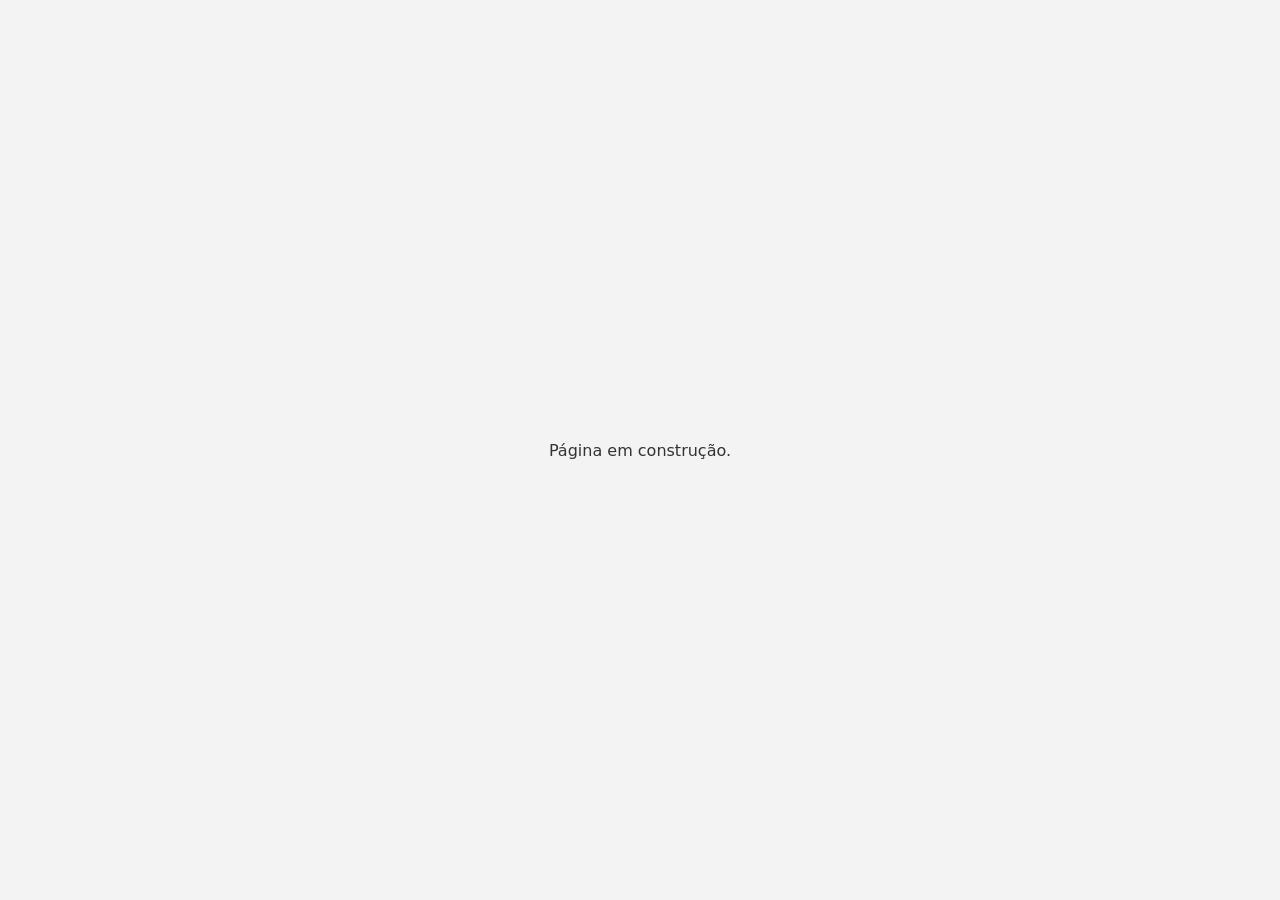
==== index.html @ 256649bd "Início da página de vendas Co-Authored-By: Claude Opus 5.5 <noreply@anthropic.com>" ====
<!doctype html><html lang="pt-BR"><head><meta charset="utf-8"><meta name="viewport" content="width=device-width,initial-scale=1"><meta name="robots" content="noindex"><title>Em breve</title><style>body{font-family:system-ui,sans-serif;display:grid;place-items:center;min-height:100vh;margin:0;background:#f3f3f3;color:#333}</style></head><body><p>Página em construção.</p></body></html>
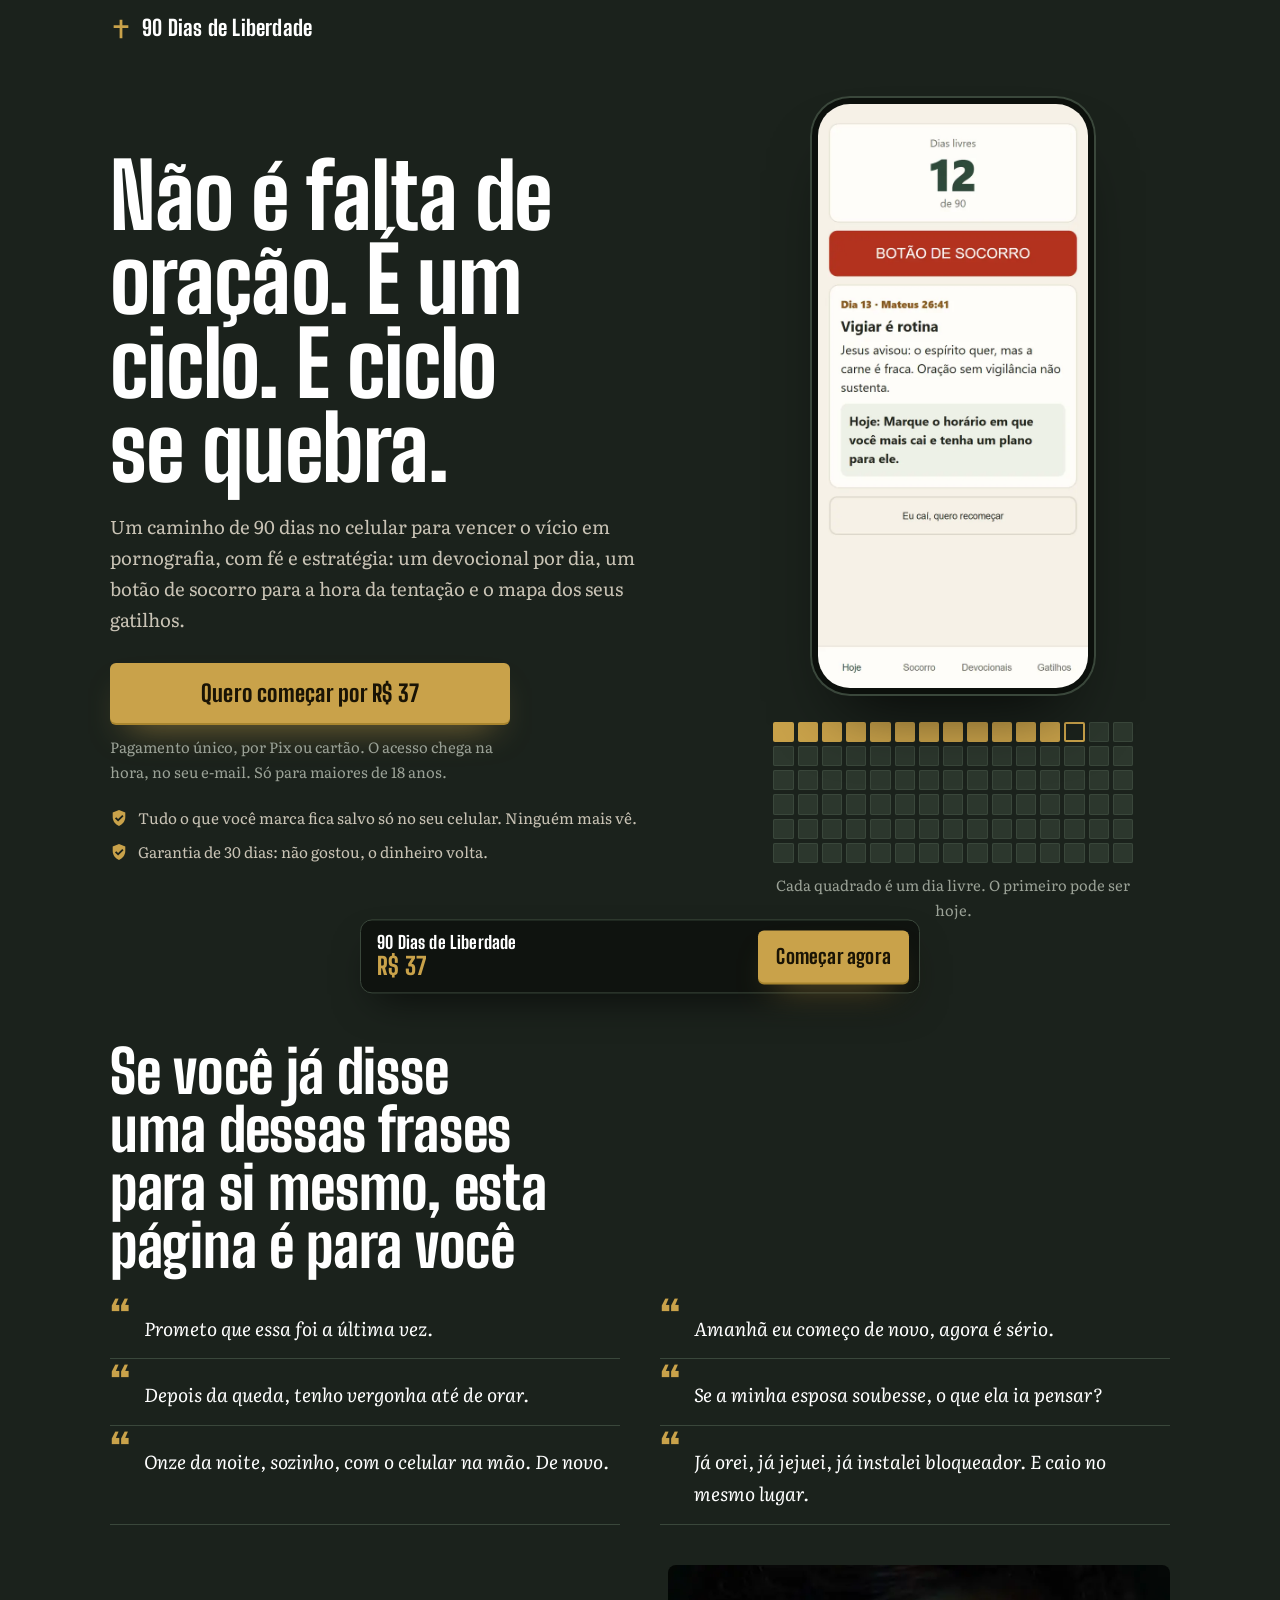
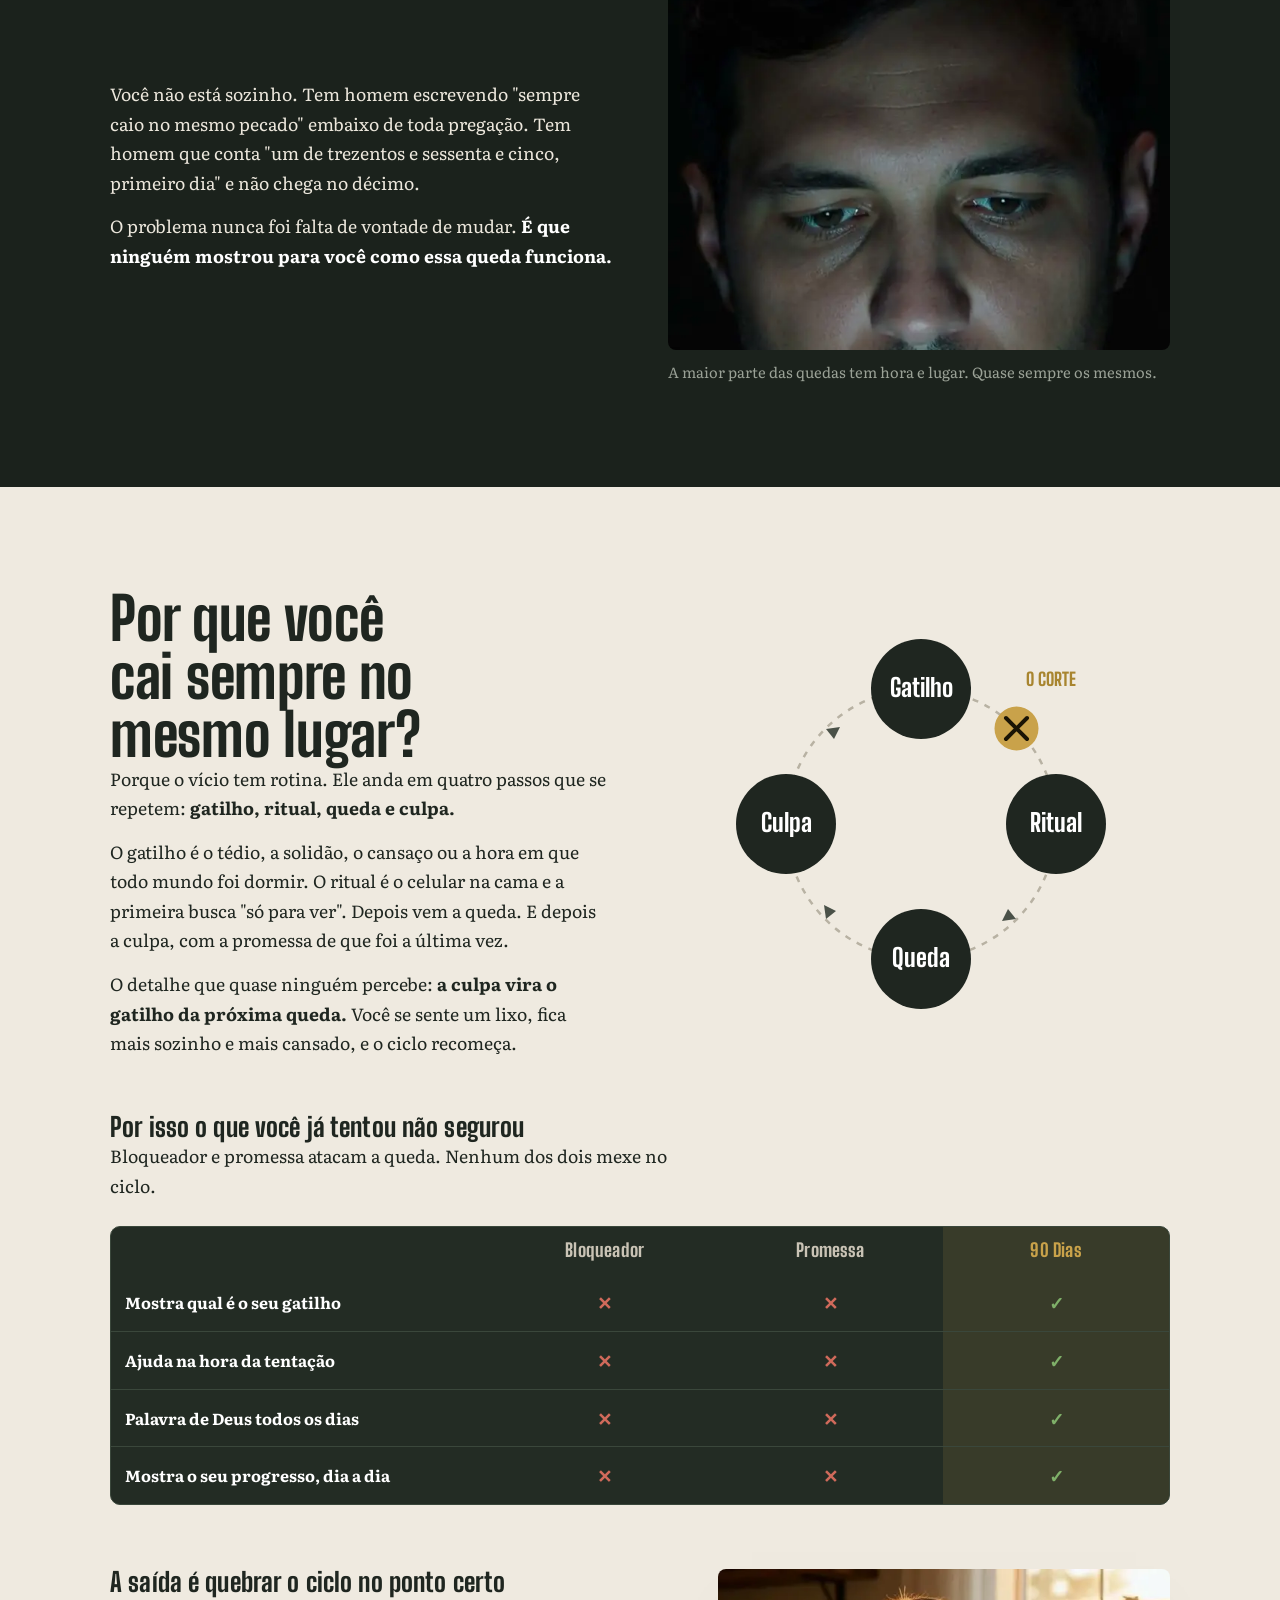
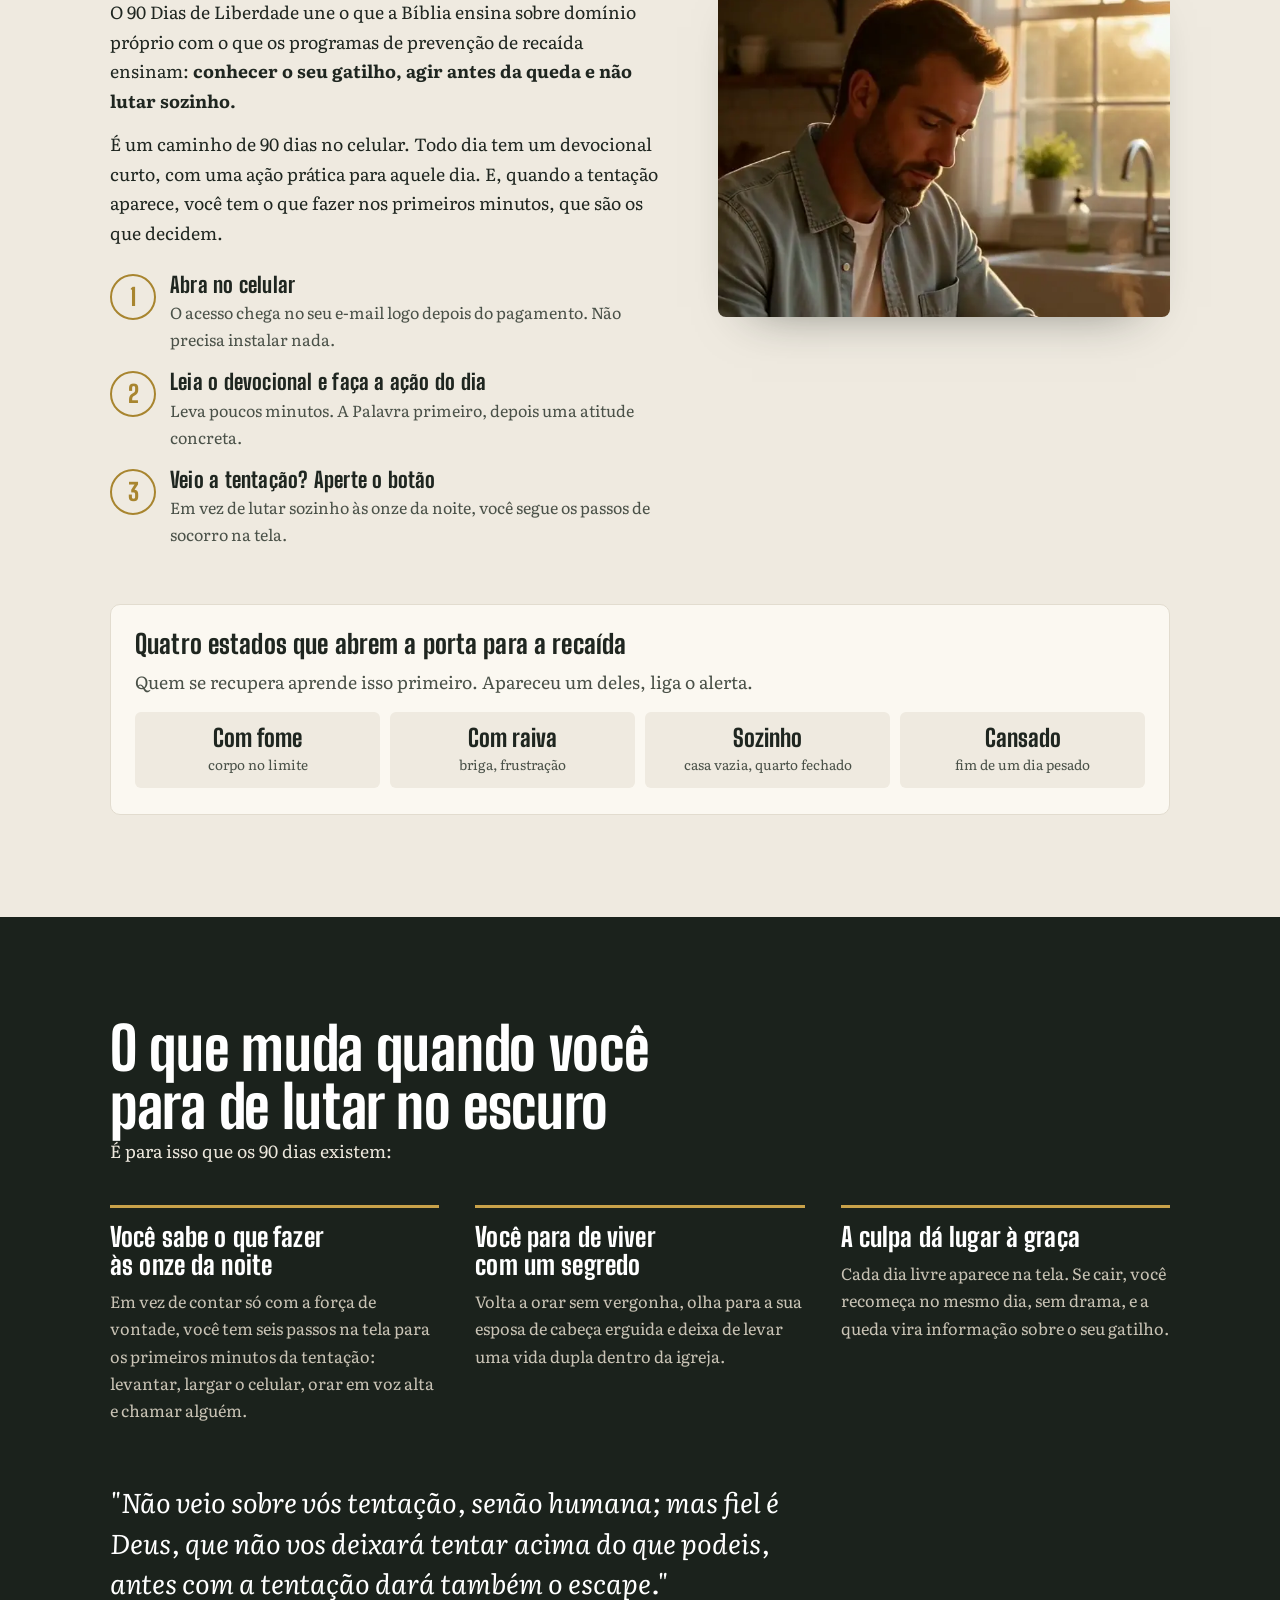
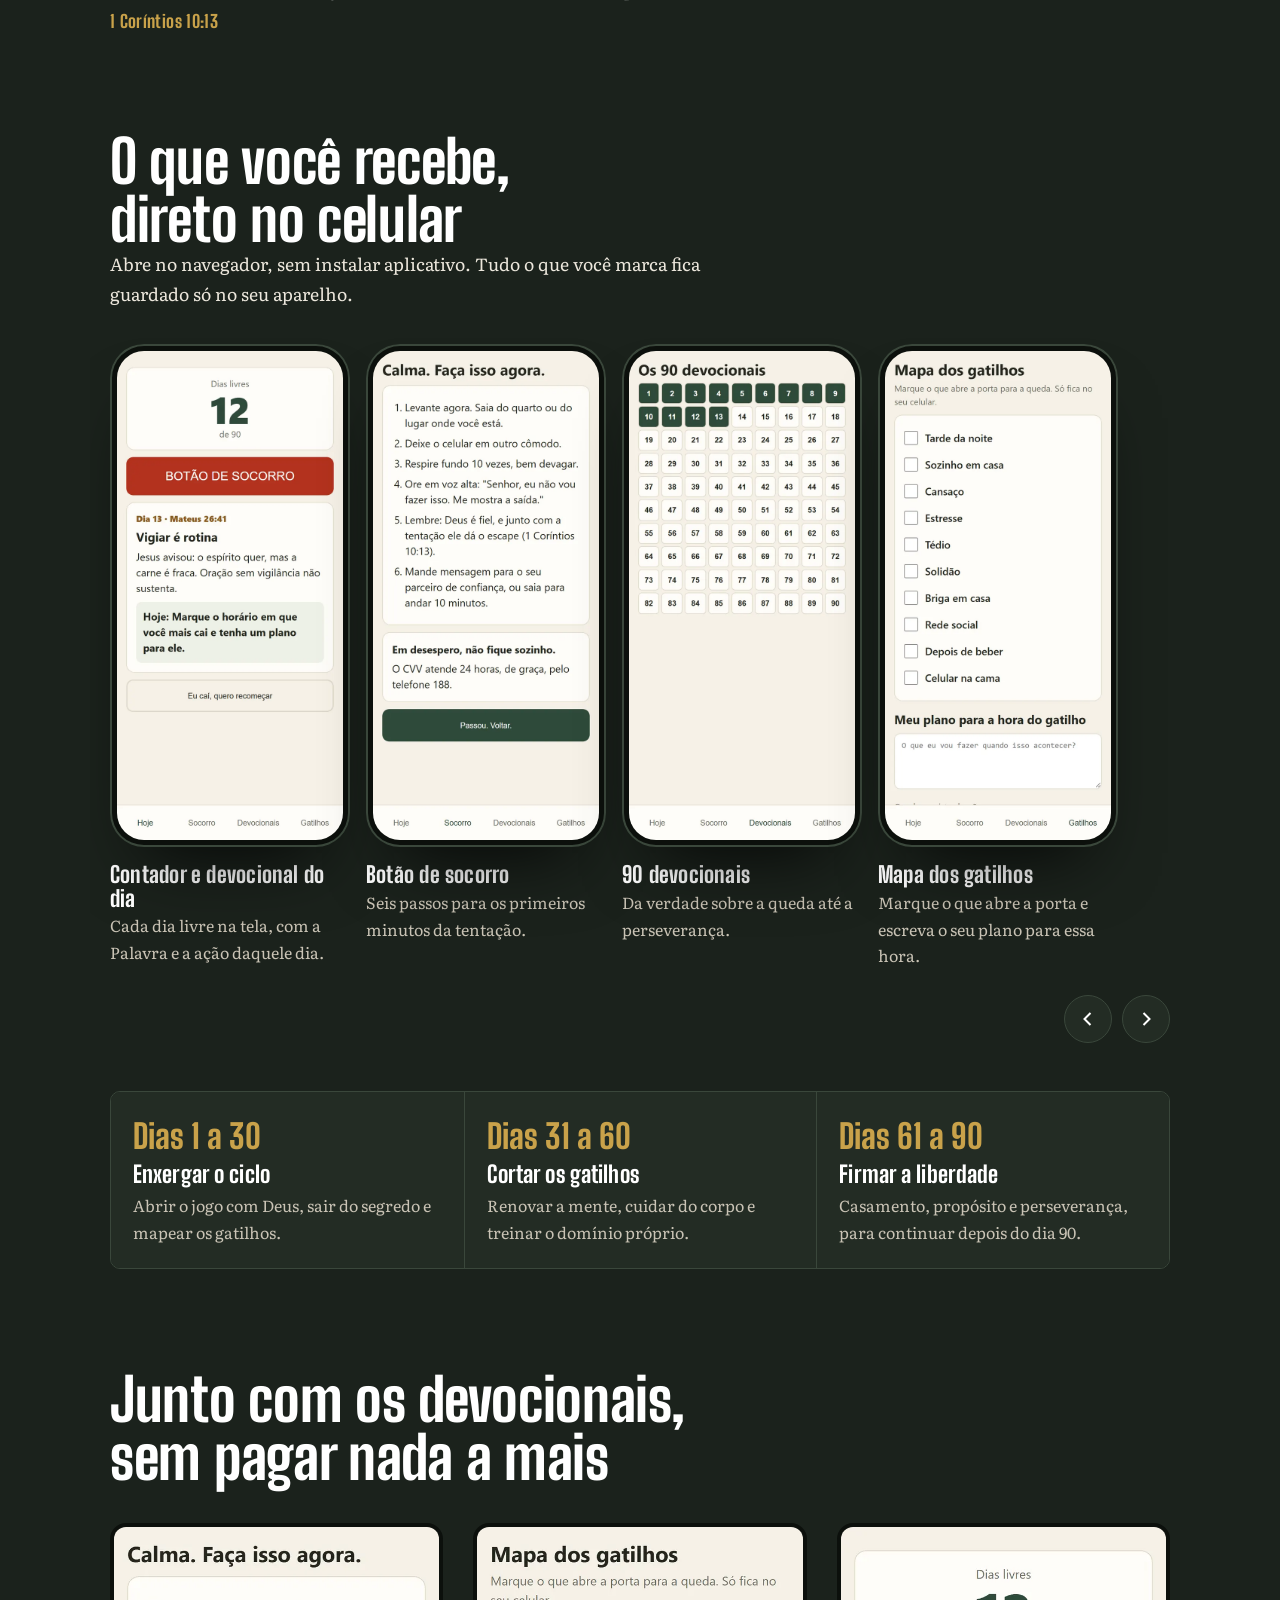
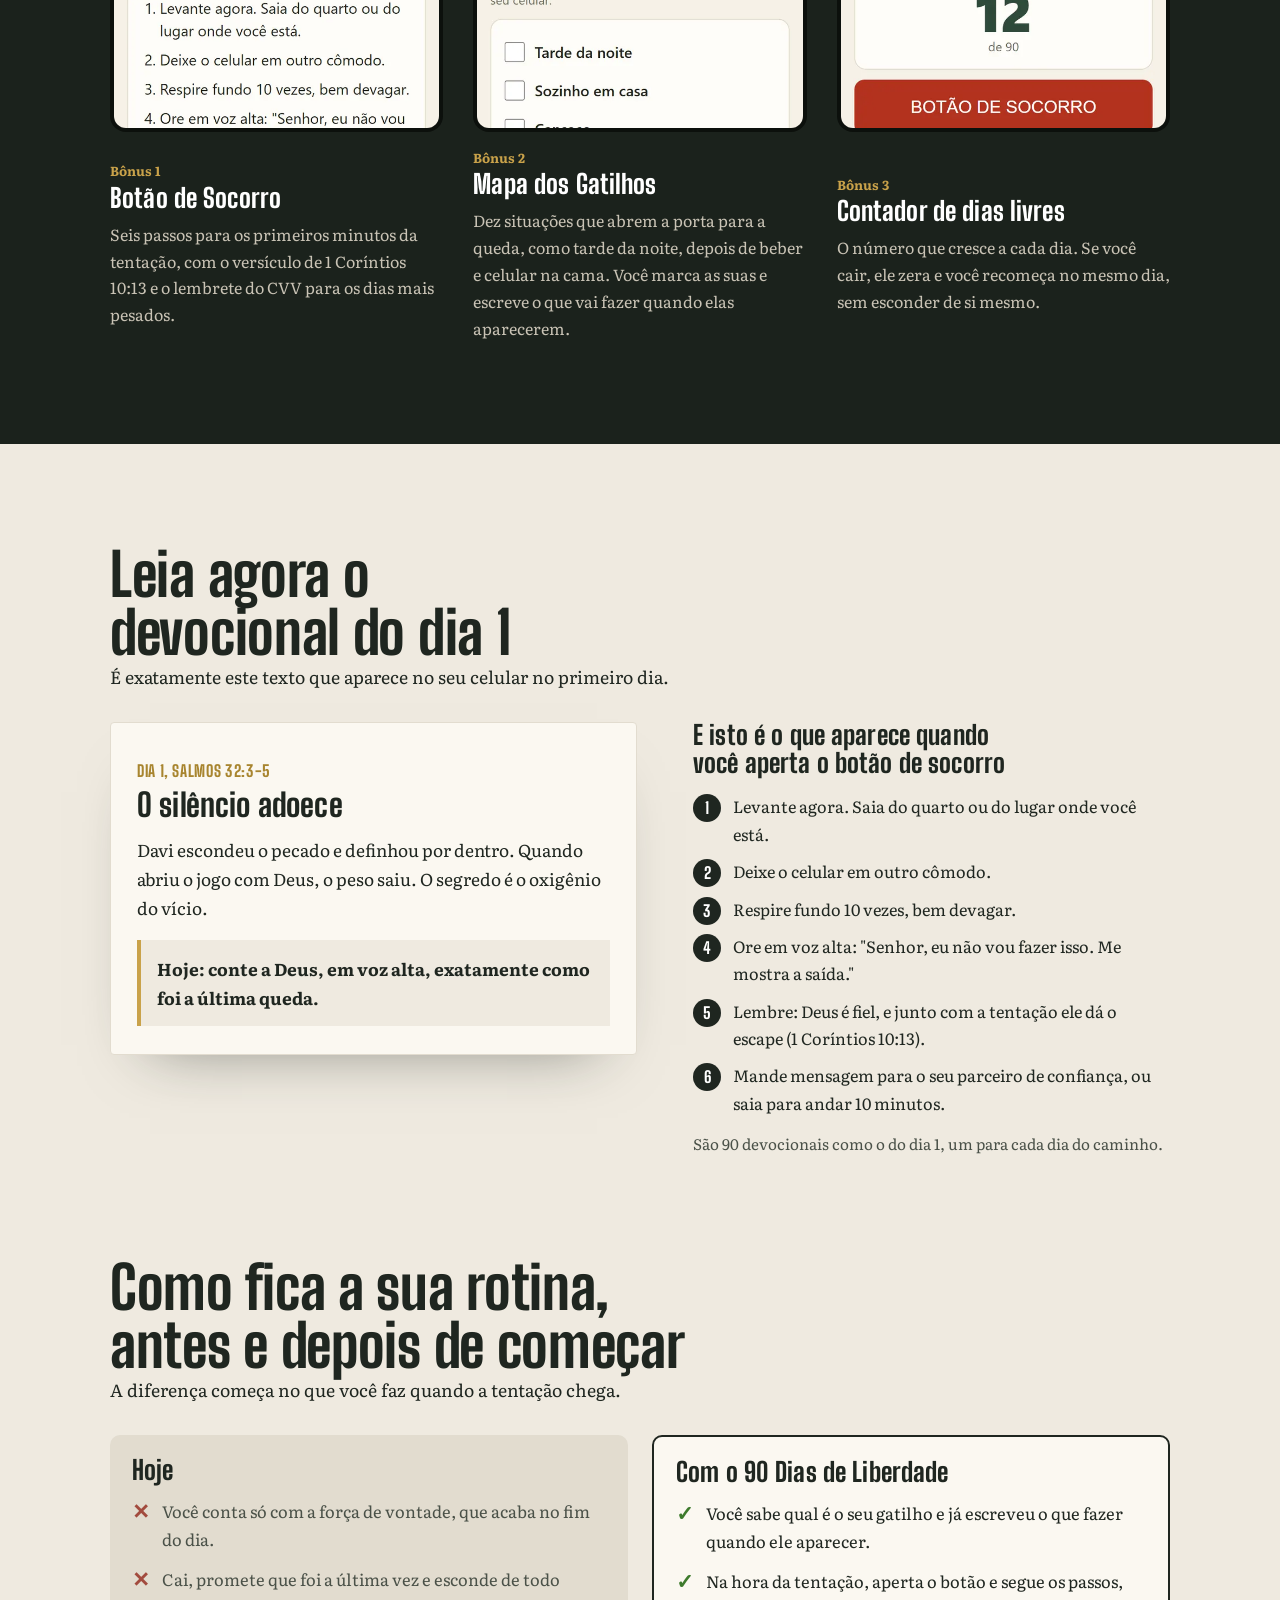
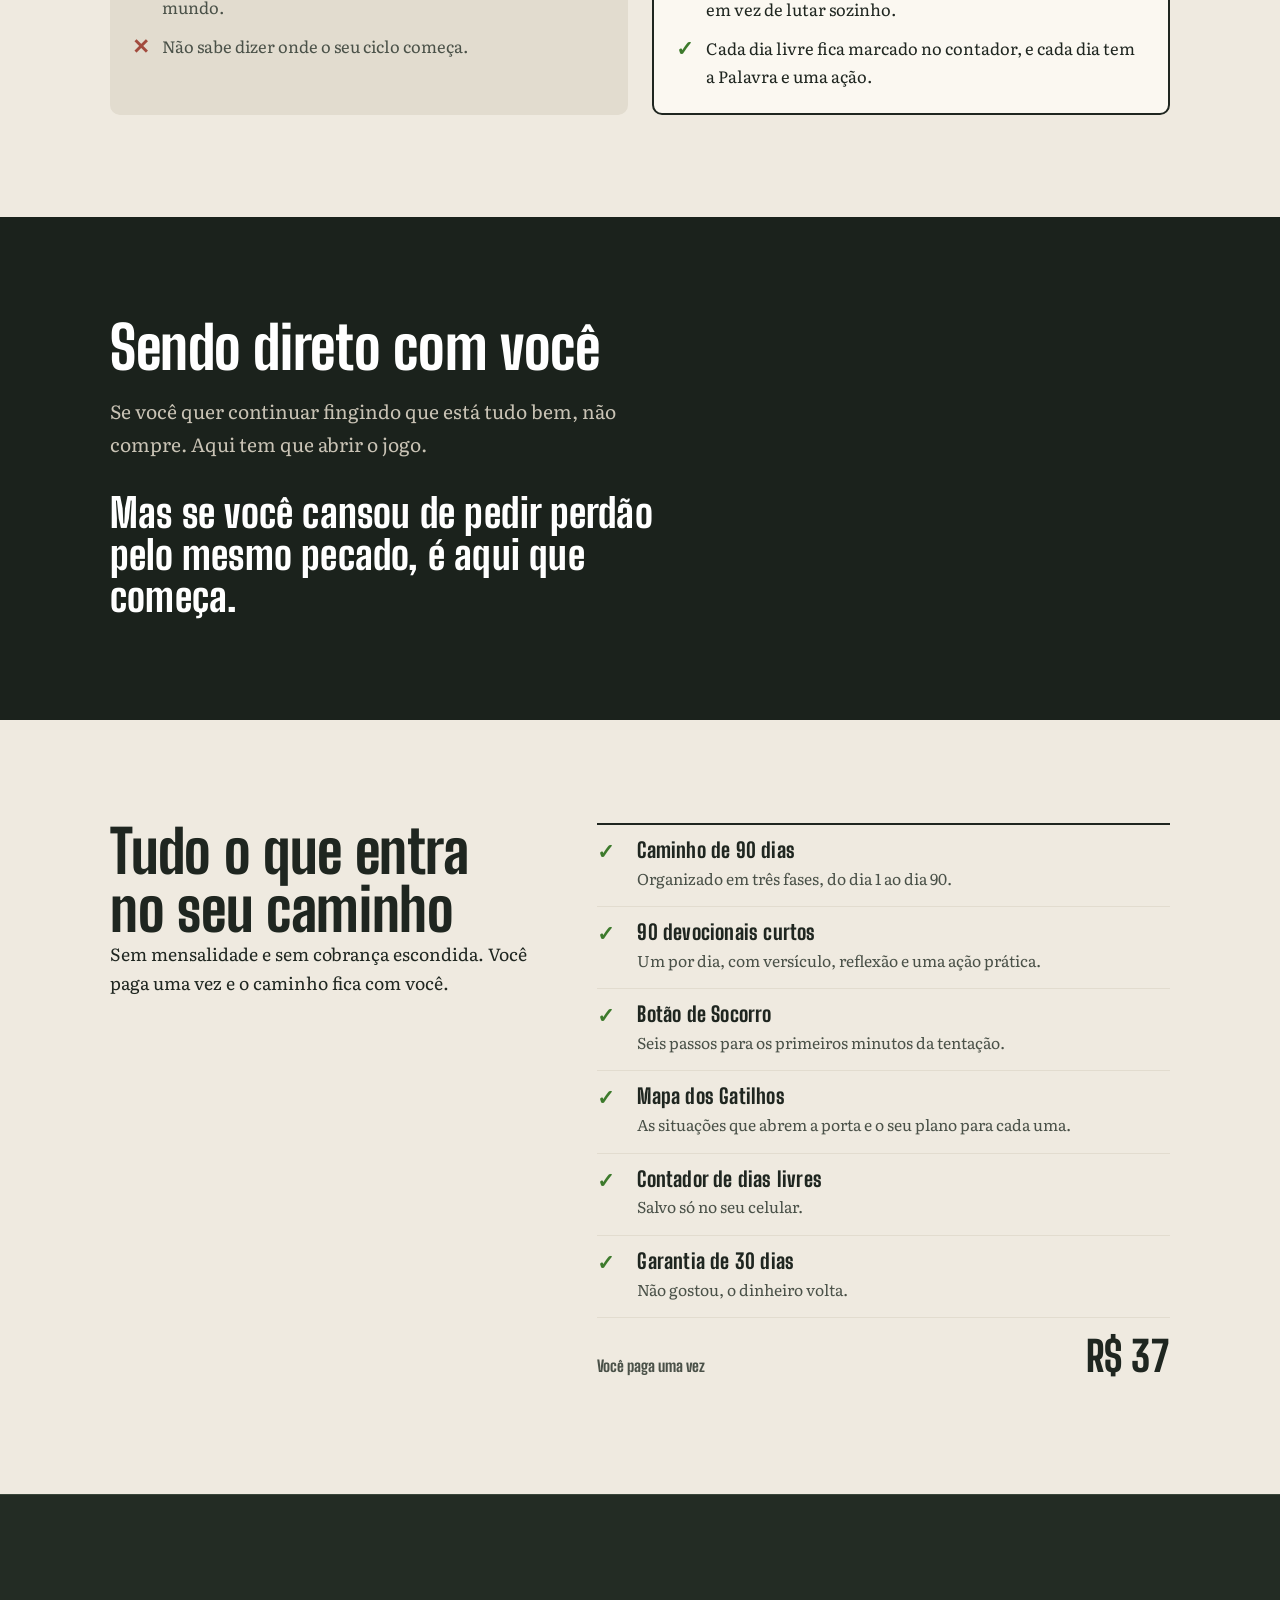
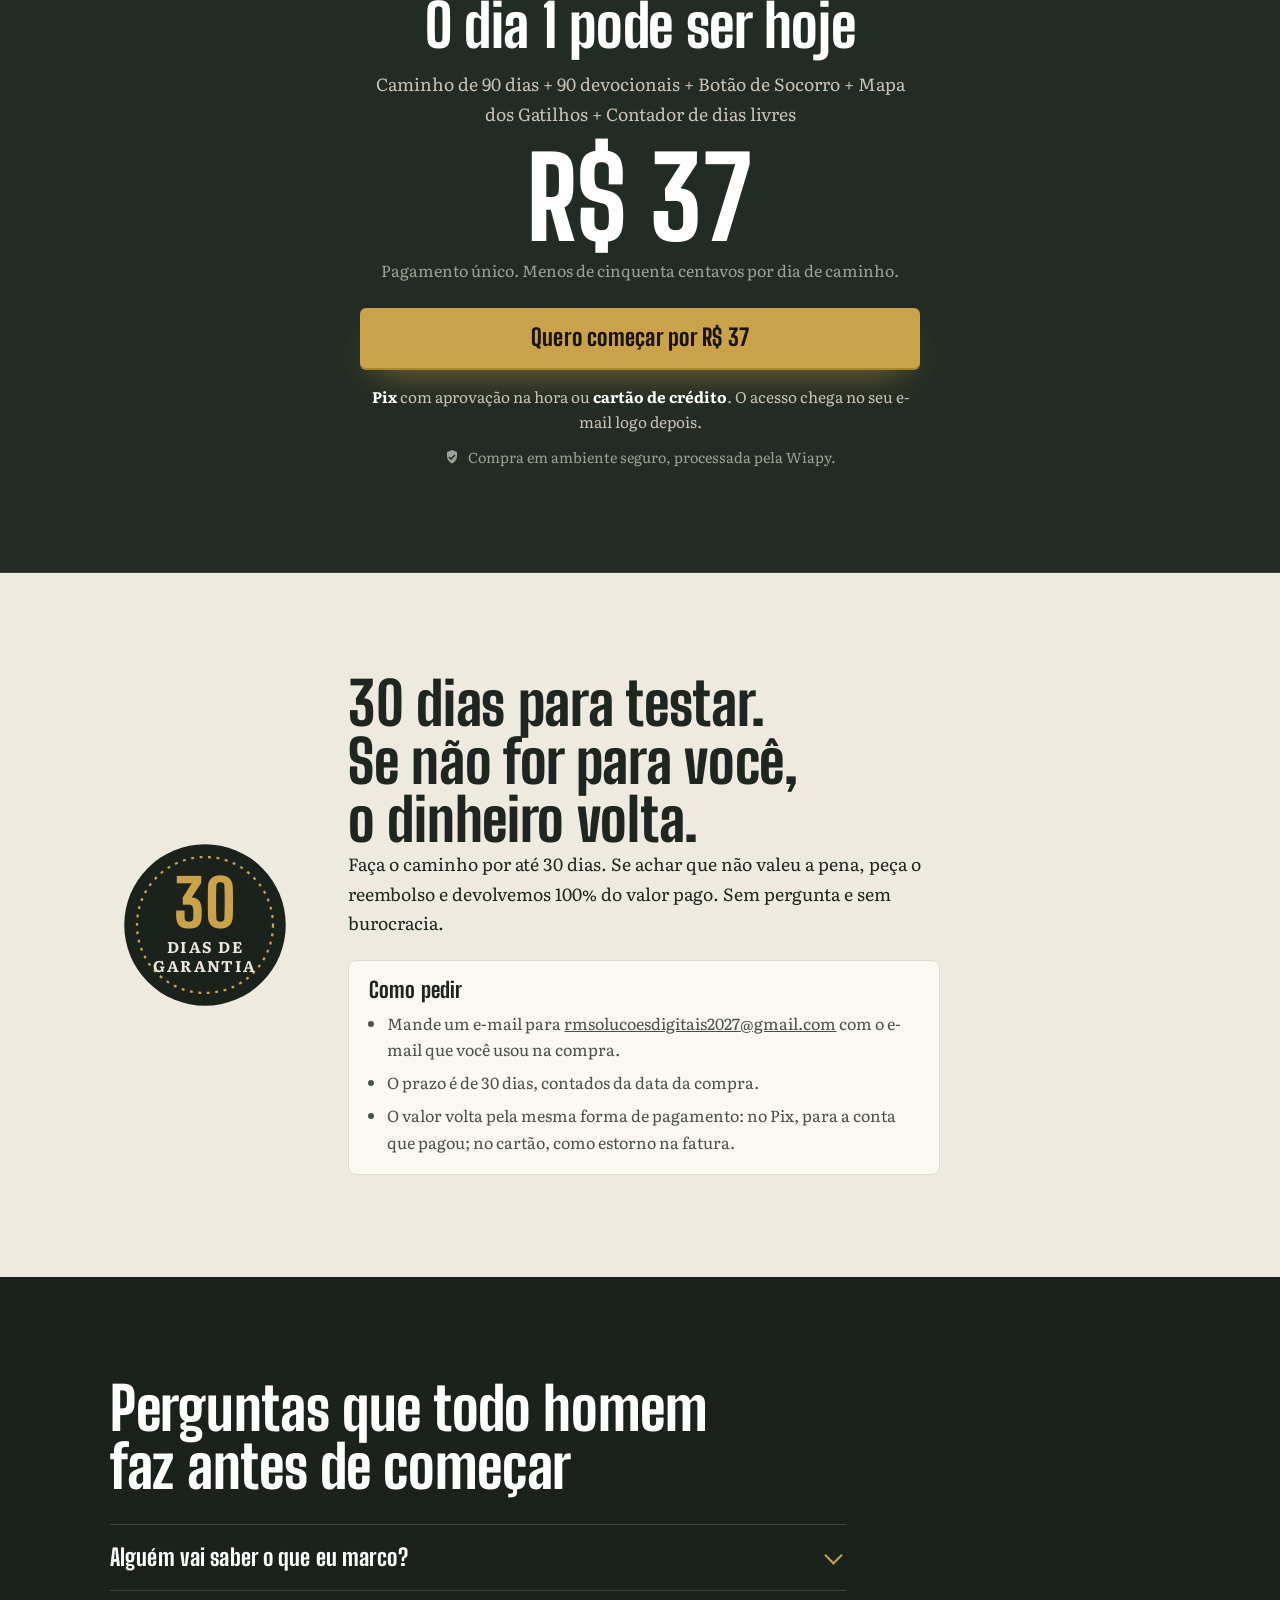
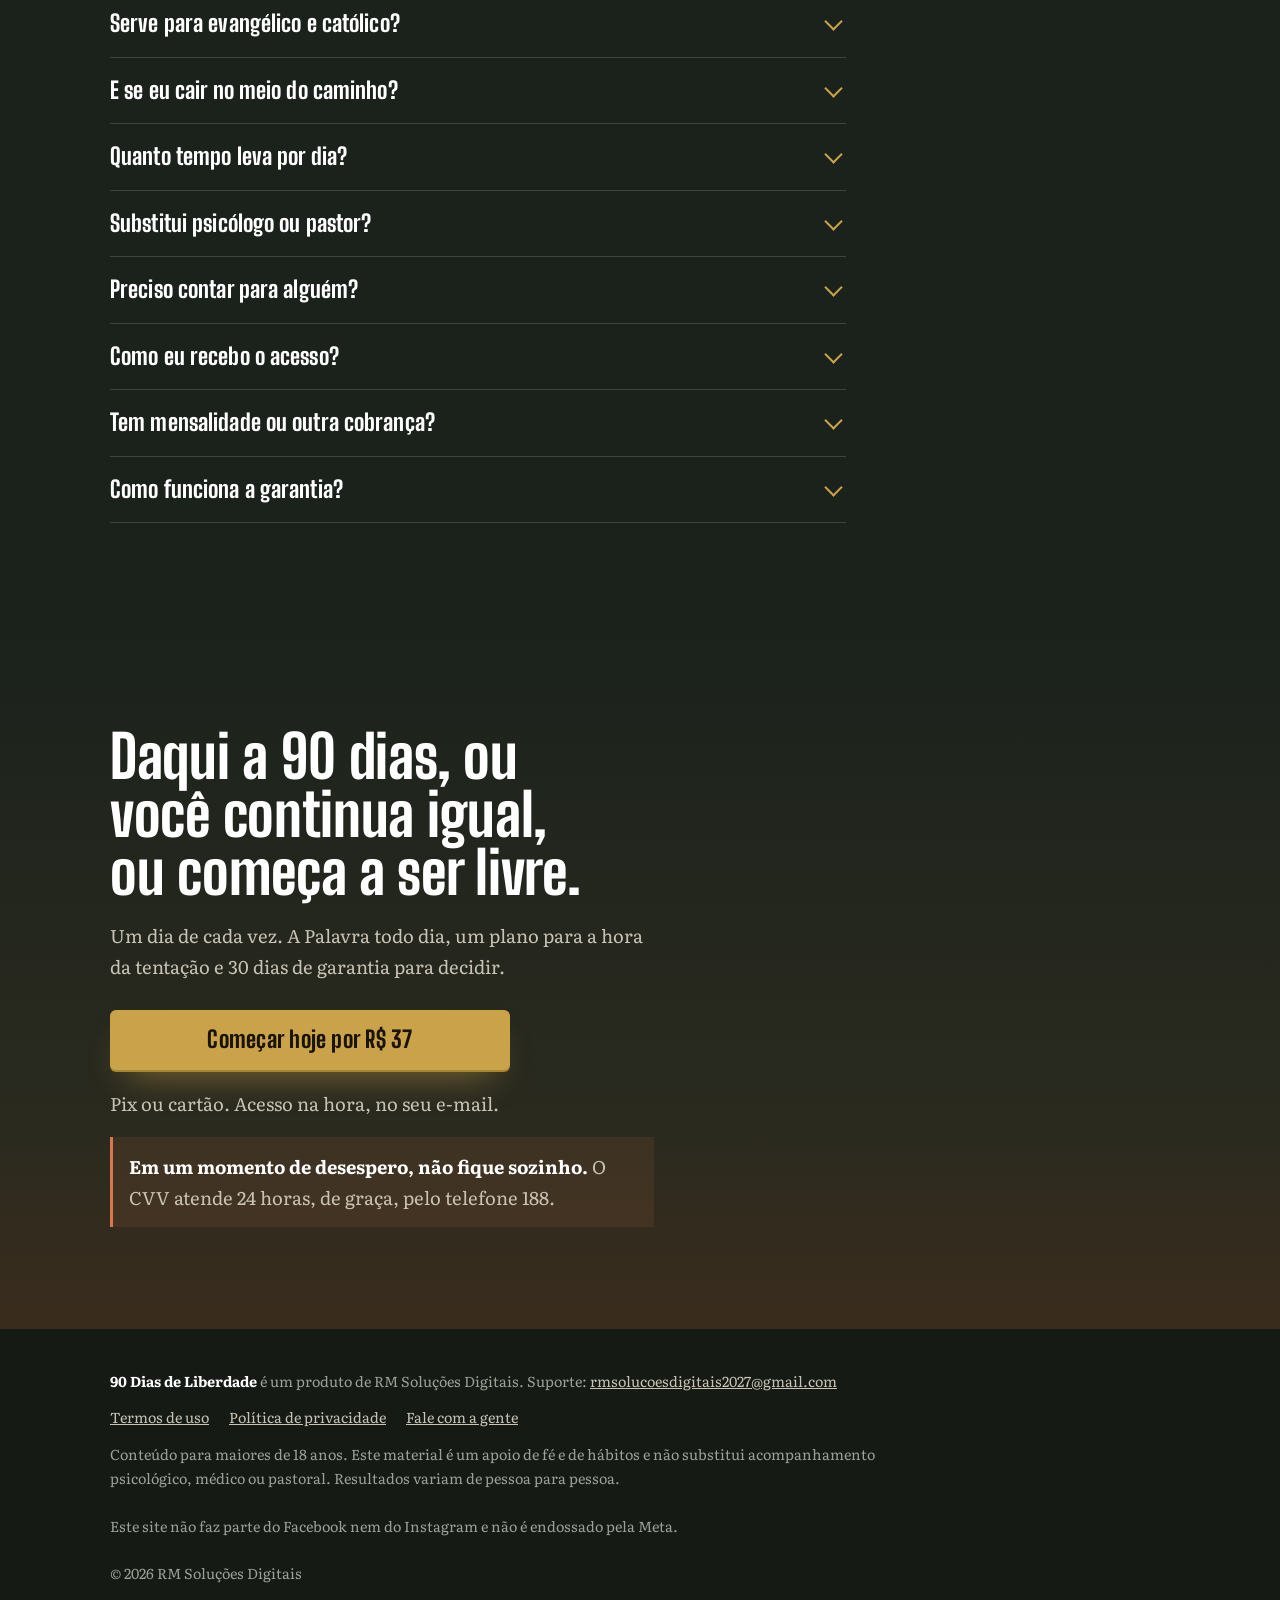
==== commit a12fa5ad: "Página de vendas completa do 90 Dias de Liberdade Co-Authored-By: Claude Opus 5.5 <noreply@anthropic" ====
--- a/index.html
+++ b/index.html
@@ -1 +1,400 @@
-<!doctype html><html lang="pt-BR"><head><meta charset="utf-8"><meta name="viewport" content="width=device-width,initial-scale=1"><meta name="robots" content="noindex"><title>Em breve</title><style>body{font-family:system-ui,sans-serif;display:grid;place-items:center;min-height:100vh;margin:0;background:#f3f3f3;color:#333}</style></head><body><p>Página em construção.</p></body></html>
+<!doctype html>
+<html lang="pt-BR">
+<head>
+<meta charset="utf-8">
+<meta name="viewport" content="width=device-width, initial-scale=1, viewport-fit=cover">
+<title>90 Dias de Liberdade: fé e estratégia para vencer o vício em pornografia</title>
+<meta name="description" content="Não é falta de oração. É um ciclo. Caminho de 90 dias no celular, com devocional diário, botão de socorro e mapa dos gatilhos. Para homens cristãos.">
+<meta name="robots" content="noindex">
+<meta name="theme-color" content="#1b221c">
+<link rel="canonical" href="https://metodo.90diasdeliberdade.online/">
+<meta property="og:type" content="website">
+<meta property="og:url" content="https://metodo.90diasdeliberdade.online/">
+<meta property="og:title" content="Não é falta de oração. É um ciclo. E ciclo se quebra.">
+<meta property="og:description" content="90 dias no celular, com fé e estratégia. Devocional diário, botão de socorro e mapa dos gatilhos.">
+<meta property="og:image" content="https://metodo.90diasdeliberdade.online/img/compartilhar.jpg">
+<link rel="icon" href="data:image/svg+xml,%3Csvg xmlns='http://www.w3.org/2000/svg' viewBox='0 0 32 32'%3E%3Crect width='32' height='32' rx='6' fill='%231b221c'/%3E%3Cpath fill='%23c9a24a' d='M14 5h4v7h7v4h-7v11h-4V16H7v-4h7z'/%3E%3C/svg%3E">
+<link rel="preload" href="fontes/big-shoulders-display-800-normal.woff2" as="font" type="font/woff2" crossorigin>
+<link rel="preload" href="fontes/literata-normal.woff2" as="font" type="font/woff2" crossorigin>
+<style>@font-face {font-family: 'Big Shoulders Display';font-style: normal;font-weight: 800;font-display: swap;src: url(fontes/big-shoulders-display-800-normal.woff2) format('woff2');unicode-range: U+0000-00FF, U+0131, U+0152-0153, U+02BB-02BC, U+02C6, U+02DA, U+02DC, U+0304, U+0308, U+0329, U+2000-206F, U+20AC, U+2122, U+2191, U+2193, U+2212, U+2215, U+FEFF, U+FFFD;}@font-face {font-family: 'Literata';font-style: italic;font-weight: 400;font-display: swap;src: url(fontes/literata-400-italic.woff2) format('woff2');unicode-range: U+0000-00FF, U+0131, U+0152-0153, U+02BB-02BC, U+02C6, U+02DA, U+02DC, U+0304, U+0308, U+0329, U+2000-206F, U+20AC, U+2122, U+2191, U+2193, U+2212, U+2215, U+FEFF, U+FFFD;}@font-face {font-family: 'Literata';font-style: normal;font-weight: 400 700;font-display: swap;src: url(fontes/literata-normal.woff2) format('woff2');unicode-range: U+0000-00FF, U+0131, U+0152-0153, U+02BB-02BC, U+02C6, U+02DA, U+02DC, U+0304, U+0308, U+0329, U+2000-206F, U+20AC, U+2122, U+2191, U+2193, U+2212, U+2215, U+FEFF, U+FFFD;}*,*::before,*::after{box-sizing:border-box}html{-webkit-text-size-adjust:100%;text-size-adjust:100%}body{margin:0;text-rendering:optimizeLegibility;-webkit-font-smoothing:antialiased}img,video,svg{display:block;max-width:100%;height:auto}h1,h2,h3,h4,p,figure,blockquote,ul,ol{margin:0}ul[role=list],ol[role=list]{list-style:none;padding:0}a{color:inherit}a[href^="mailto:"]{overflow-wrap:anywhere}button{font:inherit;color:inherit;cursor:pointer}:focus-visible{outline:3px solid var(--foco,#1d4ed8);outline-offset:3px}.so-leitor{position:absolute!important;width:1px;height:1px;overflow:hidden;clip:rect(0 0 0 0);white-space:nowrap}.pular{position:absolute;left:12px;top:-60px;z-index:50;padding:10px 14px;background:#fff;color:#000;border-radius:6px}.pular:focus{top:12px}html:not(.revisao) [data-pendente]{display:none!important}.revisao [data-pendente]{position:relative;outline:2px dashed #e11d48;outline-offset:6px}.revisao [data-pendente]::before{content:"ESPAÇO RESERVADO \2022  " attr(data-pendente);display:block;font:700 13px/1.35 system-ui,sans-serif;letter-spacing:0;text-transform:none;color:#fff;background:#e11d48;padding:7px 10px;margin:0 0 12px;border-radius:4px;text-align:left}.aviso-revisao{position:sticky;top:0;z-index:60;background:#e11d48;color:#fff;font:600 14px/1.35 system-ui,sans-serif;padding:10px 16px;text-align:center}.aviso-revisao code{background:#0002;padding:1px 5px;border-radius:3px}.barra-compra{position:fixed;left:0;right:0;bottom:0;z-index:40;padding:10px 16px calc(10px + env(safe-area-inset-bottom));transform:translateY(110%);visibility:hidden;transition:transform .28s ease,visibility 0s linear .28s;pointer-events:none}.barra-compra.visivel{transform:none;visibility:visible;transition:transform .28s ease;pointer-events:auto}.captura-inteira .barra-compra{display:none}.no-js .barra-compra,html:not(.js) .barra-compra{display:none}.js [data-revela]{opacity:0;transform:translateY(14px);transition:opacity .6s ease,transform .6s ease}.js [data-revela].visto{opacity:1;transform:none}[data-carrossel] .trilho{display:flex;gap:16px;overflow-x:auto;scroll-snap-type:x mandatory;-webkit-overflow-scrolling:touch;scrollbar-width:none;overscroll-behavior-x:contain}[data-carrossel] .trilho::-webkit-scrollbar{display:none}[data-carrossel] .trilho>*{scroll-snap-align:start;flex:none}details>summary{list-style:none;cursor:pointer}details>summary::-webkit-details-marker{display:none}@media (prefers-reduced-motion:reduce){*,*::before,*::after{animation-duration:.01ms!important;animation-iteration-count:1!important;transition-duration:.01ms!important;scroll-behavior:auto!important}.js [data-revela]{opacity:1;transform:none}}:root{--oliva:#1b221c; --oliva-2:#232c24; --oliva-3:#2c372d; --linha:#3a473b; --osso:#ece7dc; --osso-2:#c9c3b5; --cinza:#9aa196;--latao:#c9a24a; --latao-2:#a8852f; --latao-txt:#1a1405; --papel:#efeae0; --papel-2:#e2dccf; --tinta:#1f2620; --tinta-2:#4a5148;--aurora:#d8774a; --ok:#7fb069; --nao:#d06a5b; --foco:#c9a24a;--f-tit:'Big Shoulders Display','Arial Narrow',Impact,sans-serif;--f-txt:'Literata',Georgia,'Times New Roman',serif;}html{scroll-behavior:smooth;scroll-padding-top:12px}body{background:var(--oliva);color:var(--osso);font:400 1.1rem/1.68 var(--f-txt)}.miolo{width:min(1060px,100% - 40px);margin-inline:auto}.texto{max-width:37rem}h1,h2,h3{font-family:var(--f-tit);font-weight:800;color:#fff;text-wrap:balance}h1{font-size:clamp(2.9rem,1.7rem + 5.6vw,5.6rem);line-height:.94;letter-spacing:-.01em}h2{font-size:clamp(2.2rem,1.4rem + 3.6vw,3.7rem);line-height:.98;letter-spacing:-.005em}h3{font-size:1.65rem;line-height:1.05;letter-spacing:.005em}p+p{margin-top:.8em}b,strong{font-weight:700;color:#fff}i,em{font-style:italic}.faixa{padding-block:clamp(64px,8vw,112px)}.claro{background:var(--papel);color:var(--tinta)}.claro h2,.claro h3,.claro b,.claro strong{color:var(--tinta)}.suave{color:var(--cinza)}.botao{display:inline-flex;align-items:center;justify-content:center;min-height:60px;padding:16px 30px;border-radius:6px;background:var(--latao);color:var(--latao-txt);font:800 1.45rem/1 var(--f-tit);letter-spacing:.01em;text-decoration:none;text-align:center;box-shadow:0 2px 0 var(--latao-2),0 18px 36px -18px rgba(201,162,74,.75);transition:background-color .15s ease,transform .15s ease}.botao:hover{background:#d6b05a;transform:translateY(-1px)}.botao:active{transform:translateY(1px)}.botao.largo{display:flex;width:100%}.micro{margin-top:12px;font-size:.93rem;color:var(--cinza)}.claro .micro{color:var(--tinta-2)}.topo{padding-top:18px}.marca{display:inline-flex;align-items:center;gap:10px;font:800 1.35rem/1 var(--f-tit);letter-spacing:.01em;text-decoration:none;color:#fff}.marca svg{width:22px;height:22px}.heroi{display:grid;gap:40px;padding-block:30px 72px}.heroi .lead{margin-top:20px;font-size:1.16rem;color:var(--osso-2);max-width:34rem}.heroi .acao{margin-top:28px;max-width:25rem}.garantias{list-style:none;padding:0;margin-top:20px;display:grid;gap:8px;font-size:.95rem;color:var(--osso-2)}.garantias li{display:flex;gap:10px;align-items:flex-start}.garantias svg{flex:none;width:18px;height:18px;margin-top:4px;color:var(--latao)}.heroi-lado{display:grid;gap:26px;justify-items:center}.celular{position:relative;width:min(272px,72vw);padding:8px;border-radius:40px;background:#0c100c;box-shadow:inset 0 0 0 2px #3a473b,0 40px 70px -34px rgba(0,0,0,.8)}.celular img{width:100%;border-radius:32px}@media (min-width:900px){.heroi{grid-template-columns:1.15fr .85fr;align-items:center;padding-block:48px 96px}.celular{width:286px}}.noventa{width:100%;max-width:360px}.noventa .grade90{display:grid;grid-template-columns:repeat(15,1fr);gap:4px}.noventa .grade90 span{aspect-ratio:1;border-radius:2px;background:var(--oliva-3);box-shadow:inset 0 0 0 1px var(--linha)}.noventa .grade90 span.livre{background:var(--latao);box-shadow:none}.noventa .grade90 span.hoje{background:transparent;box-shadow:inset 0 0 0 2px var(--latao)}.noventa p{margin-top:10px;font-size:.92rem;color:var(--cinza);text-align:center}.js .noventa .grade90 span.livre{animation:enche .5s ease both}@keyframes enche{from{background:var(--oliva-3)}to{background:var(--latao)}}.frases{list-style:none;padding:0;margin-top:34px;display:grid;gap:14px}@media (min-width:860px){.frases{grid-template-columns:1fr 1fr;gap:16px 40px}}.frases li{position:relative;padding:4px 0 14px 34px;border-bottom:1px solid var(--linha);font-size:1.18rem;font-style:italic;color:#fff}.frases li::before{content:"\201C";position:absolute;left:0;top:-14px;font:800 3rem/1 var(--f-tit);color:var(--latao)}.ident .grade{display:grid;gap:34px;margin-top:40px;align-items:center}@media (min-width:860px){.ident .grade{grid-template-columns:1fr 1fr;gap:56px}}.ident figure img{border-radius:8px}.ident figure figcaption{margin-top:10px;font-size:.92rem;color:var(--cinza)}.ciclo .grade{display:grid;gap:40px;align-items:center}@media (min-width:900px){.ciclo .grade{grid-template-columns:1fr 1fr;gap:64px}}.roda{max-width:400px;width:100%;margin-inline:auto}.roda text{font-family:var(--f-tit);font-weight:800}.halt{margin-top:56px;padding:26px 24px;border:1px solid var(--linha);border-radius:10px;background:var(--oliva-2)}.halt ul{list-style:none;padding:0;margin-top:16px;display:grid;grid-template-columns:repeat(2,1fr);gap:10px}@media (min-width:700px){.halt ul{grid-template-columns:repeat(4,1fr)}}.halt li{padding:14px 12px;border-radius:6px;background:var(--oliva-3);text-align:center;font:800 1.5rem/1 var(--f-tit);color:#fff}.halt li small{display:block;margin-top:6px;font:400 .85rem/1.3 var(--f-txt);color:var(--cinza)}.comparar{width:100%;table-layout:fixed;margin-top:26px;border-collapse:separate;border-spacing:0;border:1px solid var(--linha);border-radius:10px;overflow:hidden;font-size:1rem;background:var(--oliva-2)}.comparar th,.comparar td{padding:13px 10px;text-align:center;border-bottom:1px solid var(--linha)}.comparar tr:last-child>*{border-bottom:0}.comparar thead th:first-child{width:36%}.comparar th[scope=row]{text-align:left;padding-left:14px;font-weight:700;color:#fff}.comparar thead th{font:800 1.15rem/1.1 var(--f-tit);color:var(--osso-2);letter-spacing:.01em}.comparar .nosso{background:rgba(201,162,74,.12)}.comparar thead .nosso{color:var(--latao)}.comparar .s{color:var(--ok);font-weight:700;font-size:1.15rem}.comparar .n{color:var(--nao);font-weight:700;font-size:1.15rem}@media (max-width:560px){.comparar,.comparar tbody{display:block}.comparar thead{display:none}.comparar tr{display:grid;grid-template-columns:repeat(3,1fr);border-bottom:1px solid var(--linha)}.comparar tr:last-child{border-bottom:0}.comparar th[scope=row]{grid-column:1/-1;border-bottom:0;padding:14px 14px 2px;font-size:1rem}.comparar td{border-bottom:0;padding:6px 4px 14px;display:flex;flex-direction:column;align-items:center;gap:2px}.comparar td::after{content:attr(data-r);font-size:.8rem;line-height:1.2;color:var(--cinza)}.comparar td.nosso{background:transparent}.comparar td.nosso::after{color:var(--latao);font-weight:700}}.metodo{margin-top:64px;display:grid;gap:34px}@media (min-width:900px){.metodo{grid-template-columns:1.1fr .9fr;gap:56px;align-items:start}}.metodo figure img{border-radius:8px}.passos{counter-reset:p;list-style:none;padding:0;margin-top:26px;display:grid;gap:18px}.passos li{counter-increment:p;display:grid;grid-template-columns:46px 1fr;gap:2px 14px}.passos li::before{content:counter(p);grid-row:span 2;width:46px;height:46px;border:2px solid var(--latao);border-radius:50%;display:grid;place-items:center;color:var(--latao);font:800 1.5rem/1 var(--f-tit)}.passos b{font:800 1.35rem/1.1 var(--f-tit);align-self:center;color:#fff;letter-spacing:.01em}.passos span{color:var(--osso-2);font-size:1rem}.ganhos{display:grid;gap:30px;margin-top:40px}@media (min-width:860px){.ganhos{grid-template-columns:repeat(3,1fr);gap:36px}}.ganho{border-top:3px solid var(--latao);padding-top:16px}.ganho p{margin-top:8px;color:var(--osso-2);font-size:1.02rem}.versiculo{margin-top:56px;max-width:44rem;font:italic 400 clamp(1.3rem,1.05rem + 1vw,1.7rem)/1.5 var(--f-txt);color:#fff}.versiculo cite{display:block;margin-top:10px;font:800 1.1rem/1 var(--f-tit);font-style:normal;color:var(--latao);letter-spacing:.02em}.vitrine{margin-top:30px}.vitrine .trilho{padding:6px 20px 22px;margin-inline:-20px;scroll-padding-inline:20px}.vitrine figure{width:min(240px,64vw)}.vitrine .celular{width:100%;padding:7px;border-radius:34px}.vitrine .celular img{border-radius:27px}.vitrine figcaption{margin-top:16px;font-size:1rem;color:var(--osso-2)}.vitrine figcaption b{display:block;margin-bottom:2px;font:800 1.4rem/1.05 var(--f-tit);color:#fff;letter-spacing:.01em}.setas{display:flex;gap:10px;justify-content:flex-end;margin-top:4px}.setas button{width:48px;height:48px;border-radius:50%;border:1px solid var(--linha);background:var(--oliva-2);display:grid;place-items:center;color:#fff}.setas svg{width:20px;height:20px}.fases{display:grid;gap:0;margin-top:48px;border:1px solid var(--linha);border-radius:10px;overflow:hidden}@media (min-width:800px){.fases{grid-template-columns:repeat(3,1fr)}}.fase{padding:22px;background:var(--oliva-2)}.fase+.fase{border-top:1px solid var(--linha)}@media (min-width:800px){.fase+.fase{border-top:0;border-left:1px solid var(--linha)}}.fase .dias{font:800 2.1rem/1 var(--f-tit);color:var(--latao)}.fase h3{margin-top:8px;font-size:1.45rem}.fase p{margin-top:6px;color:var(--osso-2);font-size:1rem}.bonus-lista{display:grid;gap:30px;margin-top:36px}@media (min-width:900px){.bonus-lista{grid-template-columns:repeat(3,1fr)}}.bonus{display:grid;grid-template-columns:96px 1fr;gap:18px;align-items:start}@media (min-width:900px){.bonus{grid-template-columns:1fr}}.bonus .recorte{border-radius:16px;overflow:hidden;background:#0c100c;padding:4px;aspect-ratio:4/5}.bonus .recorte img{width:100%;height:100%;object-fit:cover;object-position:top;border-radius:12px}@media (min-width:900px){.bonus .recorte{aspect-ratio:16/10}}.bonus h3 small{display:block;font:700 .82rem/1.2 var(--f-txt);color:var(--latao);margin-bottom:6px;letter-spacing:0}.bonus p{margin-top:8px;color:var(--osso-2);font-size:1rem}.amostra .grade{display:grid;gap:34px;margin-top:30px;align-items:start}@media (min-width:900px){.amostra .grade{grid-template-columns:1.05fr .95fr;gap:56px}}.pagina-dev{background:#fbf8f1;border:1px solid var(--papel-2);border-radius:4px;padding:28px 26px;box-shadow:0 30px 60px -40px rgba(31,38,32,.55);color:var(--tinta)}.pagina-dev .ref{font:800 1rem/1 var(--f-tit);letter-spacing:.04em;color:var(--latao-2)}.pagina-dev h3{margin-top:10px;font-size:2rem;color:var(--tinta)}.pagina-dev p{margin-top:12px;font-size:1.08rem}.pagina-dev .acao-dia{margin-top:18px;padding:14px 16px;background:var(--papel);border-left:4px solid var(--latao);font-weight:700}.socorro-lista{counter-reset:s;list-style:none;padding:0;margin-top:16px;display:grid;gap:10px}.socorro-lista li{counter-increment:s;position:relative;padding-left:40px;font-size:1.02rem}.socorro-lista li::before{content:counter(s);position:absolute;left:0;top:1px;width:28px;height:28px;border-radius:50%;background:var(--tinta);color:#fff;display:grid;place-items:center;font:800 1rem/1 var(--f-tit)}.amostra .nota{margin-top:14px;font-size:.95rem;color:var(--tinta-2)}.compara-rotina{display:grid;gap:16px;margin-top:30px}@media (min-width:800px){.compara-rotina{grid-template-columns:1fr 1fr;gap:24px}}.coluna{border-radius:10px;padding:22px}.coluna ul{list-style:none;padding:0;margin-top:14px;display:grid;gap:12px}.coluna li{padding-left:30px;position:relative;font-size:1.03rem}.coluna li::before{position:absolute;left:0;top:0;font:800 1.3rem/1.3 var(--f-tit)}.coluna.hoje{background:var(--papel-2);color:var(--tinta-2)}.coluna.hoje li::before{content:"\2715";color:#a24b3e}.coluna.com{background:#fbf8f1;border:2px solid var(--tinta);color:var(--tinta)}.coluna.com li::before{content:"\2713";color:#3d7a2c}.ad-reais{margin-top:30px}#antes-depois-lista{display:grid;gap:20px}.ad-fotos{display:grid;grid-template-columns:1fr 1fr;gap:8px}.ad-fotos div{position:relative}.ad-fotos img{border-radius:8px;width:100%}.ad-fotos span{position:absolute;left:8px;top:8px;background:#000a;color:#fff;font-size:.8rem;padding:2px 8px;border-radius:20px}.vagas{display:grid;gap:12px;grid-template-columns:repeat(auto-fit,minmax(220px,1fr))}.vaga{min-height:140px;border:2px dashed #b8b2a3;border-radius:10px;display:grid;place-items:center;text-align:center;padding:14px;color:var(--tinta-2);font-size:.95rem;background:#f6f2e9}.depoimentos .vaga{background:var(--oliva-2);border-color:var(--linha);color:var(--cinza)}#depoimentos-lista{display:grid;gap:18px;margin-top:28px;grid-template-columns:repeat(auto-fit,minmax(260px,1fr))}.dep{background:var(--oliva-2);border:1px solid var(--linha);border-radius:10px;padding:20px}.dep blockquote{margin:0;font-style:italic}.dep figcaption{display:flex;align-items:center;gap:10px;margin-top:14px;font-weight:700;font-size:.95rem;color:var(--latao)}.dep figcaption img{width:44px;height:44px;border-radius:50%;object-fit:cover}.dep-print img,.dep-video video{border-radius:8px;width:100%}.direto p{font-size:1.2rem;max-width:36rem;color:var(--osso-2)}.direto p.forte{font:800 clamp(1.7rem,1.2rem + 2vw,2.5rem)/1.05 var(--f-tit);color:#fff;letter-spacing:.005em}.pacote{display:grid;gap:30px}@media (min-width:900px){.pacote{grid-template-columns:.85fr 1.15fr;gap:64px;align-items:start}}.itens{list-style:none;padding:0;border-top:2px solid var(--tinta)}.itens li{display:grid;grid-template-columns:28px 1fr;gap:4px 12px;padding:14px 0;border-bottom:1px solid var(--papel-2)}.itens li::before{content:"\2713";font:800 1.3rem/1.2 var(--f-tit);color:#3d7a2c;grid-row:span 2}.itens b{font:800 1.3rem/1.1 var(--f-tit);letter-spacing:.01em}.itens span{font-size:.98rem;color:var(--tinta-2)}.itens .total{display:flex;justify-content:space-between;align-items:baseline;border-bottom:0;padding-top:18px;font:800 1.5rem/1 var(--f-tit)}.itens .total::before{content:none}.itens .total strong{font-size:2.6rem;color:var(--tinta)}.oferta{background:var(--oliva-2);border-block:1px solid var(--linha)}.caixa-oferta{max-width:560px;margin-inline:auto;text-align:center}.caixa-oferta .inclui{margin-top:14px;color:var(--osso-2)}.preco{margin-top:20px;font:800 clamp(5rem,3.6rem + 6vw,7rem)/.9 var(--f-tit);color:#fff}.preco small{display:block;margin-top:10px;font:400 1rem/1.4 var(--f-txt);color:var(--cinza)}.caixa-oferta .botao{margin-top:26px}.pagamento{margin-top:16px;font-size:.96rem;color:var(--osso-2)}.seguro{display:flex;gap:8px;justify-content:center;align-items:center;margin-top:10px;font-size:.9rem;color:var(--cinza)}.seguro svg{width:16px;height:16px;flex:none}.contador{margin:28px auto 0;max-width:420px;border:1px solid var(--linha);border-radius:10px;padding:14px}.contador p{font-size:.95rem;color:var(--osso-2)}.contador .relogio{display:flex;justify-content:center;gap:10px;margin-top:8px}.contador .relogio div{min-width:62px}.contador .relogio b{display:block;font:800 2.2rem/1 var(--f-tit);color:#fff}.contador .relogio span{font-size:.78rem;color:var(--cinza)}.garantia .grade{display:grid;gap:28px;align-items:center}.garantia .grade>*{min-width:0}@media (min-width:800px){.garantia .grade{grid-template-columns:190px 1fr;gap:48px}}.selo{width:170px;height:170px;margin-inline:auto}.como-pedir{margin-top:22px;border:1px solid var(--papel-2);background:#fbf8f1;border-radius:8px;padding:18px 20px;font-size:1rem}.como-pedir h3{font-size:1.35rem}.como-pedir ul{margin-top:8px;padding-left:1.15em;display:grid;gap:6px;color:var(--tinta-2)}.perguntas .lista{margin-top:28px;max-width:46rem;border-top:1px solid var(--linha)}.perguntas details{border-bottom:1px solid var(--linha)}.perguntas summary{position:relative;padding:20px 48px 20px 0;font:800 1.45rem/1.1 var(--f-tit);color:#fff;letter-spacing:.005em}.perguntas summary::after{content:"";position:absolute;right:6px;top:50%;width:13px;height:13px;margin-top:-9px;border-right:2.5px solid var(--latao);border-bottom:2.5px solid var(--latao);transform:rotate(45deg);transition:transform .2s ease}.perguntas details[open] summary::after{transform:rotate(-135deg);margin-top:-3px}.perguntas details p{padding:0 0 20px;color:var(--osso-2);max-width:40rem}.perguntas details[open] p{animation:abre .25s ease}@keyframes abre{from{opacity:0;transform:translateY(-4px)}to{opacity:1;transform:none}}.final{background:linear-gradient(180deg,var(--oliva) 0%,#2a2a1f 70%,#3a2c1d 100%)}.final h2{max-width:18ch}.final p{margin-top:18px;font-size:1.15rem;max-width:34rem;color:var(--osso-2)}.final .acao{margin-top:28px;max-width:25rem}.cvv{margin-top:34px;max-width:36rem;padding:14px 16px;border-left:3px solid var(--aurora);background:rgba(216,119,74,.1);font-size:.98rem;color:var(--osso)}.rodape{padding:40px 0 120px;font-size:.9rem;color:var(--cinza);background:#151a15}.rodape .miolo{display:grid;gap:12px}.rodape nav{display:flex;flex-wrap:wrap;gap:8px 20px}.rodape a{color:var(--osso-2)}.rodape .aviso{max-width:52rem}.barra-compra .dentro{display:flex;align-items:center;justify-content:space-between;gap:14px;max-width:560px;margin-inline:auto;background:#0f130f;border:1px solid var(--linha);border-radius:12px;padding:10px 10px 10px 16px;box-shadow:0 18px 40px -16px rgba(0,0,0,.7)}.barra-compra .nome{font:800 1.1rem/1.05 var(--f-tit);color:#fff;letter-spacing:.01em}.barra-compra .nome span{display:block;color:var(--latao);font-size:1.5rem}.barra-compra .botao{min-height:52px;padding:12px 18px;font-size:1.25rem}@media (max-width:359px){.barra-compra .nome{font-size:.95rem}.barra-compra .botao{padding:12px;font-size:1.1rem}}.claro .passos b{color:var(--tinta)}.claro .passos span{color:var(--tinta-2)}.claro .passos li::before{color:var(--latao-2);border-color:var(--latao-2)}.claro .halt{background:#fbf8f1;border-color:var(--papel-2)}.claro .halt p{margin-top:8px;color:var(--tinta-2)}.claro .halt li{background:var(--papel);color:var(--tinta)}.claro .halt li small{color:var(--tinta-2)}.claro .metodo figure img,.claro .ident figure img{box-shadow:0 24px 50px -34px rgba(31,38,32,.6)}</style>
+<script src="https://cdn.utmify.com.br/scripts/utms/latest.js" data-utmify-prevent-xcod-sck data-utmify-prevent-subids async defer></script>
+<script src="dados.js" defer></script>
+<script src="pagina.js" defer></script>
+</head>
+<body>
+<a class="pular" href="#oferta">Pular para a oferta</a>
+
+<header class="topo">
+  <div class="miolo">
+    <a class="marca" href="#topo" aria-label="90 Dias de Liberdade, voltar ao início">
+      <svg viewBox="0 0 24 24" aria-hidden="true"><path fill="#c9a24a" d="M10.5 2h3v6H20v3h-6.5v11h-3V11H4V8h6.5z"/></svg>
+      90 Dias de Liberdade
+    </a>
+  </div>
+</header>
+
+<main id="topo">
+
+<!-- 1. PRIMEIRA DOBRA -->
+<section class="miolo heroi" data-secao="topo" aria-labelledby="t-heroi">
+  <div>
+    <h1 id="t-heroi">Não é falta de oração. É um ciclo. E ciclo se quebra.</h1>
+    <p class="lead">Um caminho de 90 dias no celular para vencer o vício em pornografia, com fé e estratégia: um devocional por dia, um botão de socorro para a hora da tentação e o mapa dos seus gatilhos.</p>
+    <div class="acao" data-barra="topo">
+      <a class="botao largo" data-onde="topo" href="https://pay.wiapy.com/im2T-LN_Bzt6">Quero começar por R$ 37</a>
+      <p class="micro">Pagamento único, por Pix ou cartão. O acesso chega na hora, no seu e-mail. Só para maiores de 18 anos.</p>
+    </div>
+    <ul class="garantias" role="list">
+      <li><svg viewBox="0 0 20 20" aria-hidden="true"><path fill="currentColor" d="M10 1 3 4v5c0 4.4 3 8.4 7 9.9 4-1.5 7-5.5 7-9.9V4l-7-3zm-1 13-3.5-3.5 1.4-1.4L9 11.2l4.6-4.6L15 8l-6 6z"/></svg><span>Tudo o que você marca fica salvo só no seu celular. Ninguém mais vê.</span></li>
+      <li><svg viewBox="0 0 20 20" aria-hidden="true"><path fill="currentColor" d="M10 1 3 4v5c0 4.4 3 8.4 7 9.9 4-1.5 7-5.5 7-9.9V4l-7-3zm-1 13-3.5-3.5 1.4-1.4L9 11.2l4.6-4.6L15 8l-6 6z"/></svg><span>Garantia de 30 dias: não gostou, o dinheiro volta.</span></li>
+    </ul>
+  </div>
+  <div class="heroi-lado">
+    <div class="celular"><img src="img/tela-hoje.webp" width="600" height="1298" alt="Tela do contador: 12 dias livres de 90, com o botão de socorro e o devocional do dia" fetchpriority="high" decoding="async"></div>
+    <div class="noventa" aria-label="Exemplo: 12 dias livres marcados de 90">
+      <div class="grade90" aria-hidden="true"><span class="livre" style="animation-delay:0.00s"></span><span class="livre" style="animation-delay:0.06s"></span><span class="livre" style="animation-delay:0.12s"></span><span class="livre" style="animation-delay:0.18s"></span><span class="livre" style="animation-delay:0.24s"></span><span class="livre" style="animation-delay:0.30s"></span><span class="livre" style="animation-delay:0.36s"></span><span class="livre" style="animation-delay:0.42s"></span><span class="livre" style="animation-delay:0.48s"></span><span class="livre" style="animation-delay:0.54s"></span><span class="livre" style="animation-delay:0.60s"></span><span class="livre" style="animation-delay:0.66s"></span><span class="hoje"></span><span></span><span></span><span></span><span></span><span></span><span></span><span></span><span></span><span></span><span></span><span></span><span></span><span></span><span></span><span></span><span></span><span></span><span></span><span></span><span></span><span></span><span></span><span></span><span></span><span></span><span></span><span></span><span></span><span></span><span></span><span></span><span></span><span></span><span></span><span></span><span></span><span></span><span></span><span></span><span></span><span></span><span></span><span></span><span></span><span></span><span></span><span></span><span></span><span></span><span></span><span></span><span></span><span></span><span></span><span></span><span></span><span></span><span></span><span></span><span></span><span></span><span></span><span></span><span></span><span></span><span></span><span></span><span></span><span></span><span></span><span></span><span></span><span></span><span></span><span></span><span></span><span></span></div>
+      <p>Cada quadrado é um dia livre. O primeiro pode ser hoje.</p>
+    </div>
+  </div>
+</section>
+
+<!-- 2. IDENTIFICAÇÃO -->
+<section class="faixa ident" data-secao="identificacao" aria-labelledby="t-ident" style="padding-top:24px">
+  <div class="miolo">
+    <div class="texto">
+      <h2 id="t-ident">Se você já disse uma dessas frases para si mesmo, esta página é para você</h2>
+    </div>
+    <ul class="frases" role="list">
+      <li>Prometo que essa foi a última vez.</li>
+      <li>Amanhã eu começo de novo, agora é sério.</li>
+      <li>Depois da queda, tenho vergonha até de orar.</li>
+      <li>Se a minha esposa soubesse, o que ela ia pensar?</li>
+      <li>Onze da noite, sozinho, com o celular na mão. De novo.</li>
+      <li>Já orei, já jejuei, já instalei bloqueador. E caio no mesmo lugar.</li>
+    </ul>
+    <div class="grade">
+      <div class="texto">
+        <p>Você não está sozinho. Tem homem escrevendo "sempre caio no mesmo pecado" embaixo de toda pregação. Tem homem que conta "um de trezentos e sessenta e cinco, primeiro dia" e não chega no décimo.</p>
+        <p>O problema nunca foi falta de vontade de mudar. <b>É que ninguém mostrou para você como essa queda funciona.</b></p>
+      </div>
+      <figure data-revela>
+        <img src="img/noite-celular.webp" width="672" height="516" alt="Homem sozinho à noite com o rosto iluminado pela tela do celular" loading="lazy" decoding="async">
+        <figcaption>A maior parte das quedas tem hora e lugar. Quase sempre os mesmos.</figcaption>
+      </figure>
+    </div>
+  </div>
+</section>
+
+<!-- 3. SOLUÇÃO E MECANISMO -->
+<section class="faixa claro ciclo" data-secao="mecanismo" aria-labelledby="t-ciclo">
+  <div class="miolo">
+    <div class="grade">
+      <div class="texto">
+        <h2 id="t-ciclo">Por que você cai sempre no mesmo lugar?</h2>
+        <p>Porque o vício tem rotina. Ele anda em quatro passos que se repetem: <b>gatilho, ritual, queda e culpa.</b></p>
+        <p>O gatilho é o tédio, a solidão, o cansaço ou a hora em que todo mundo foi dormir. O ritual é o celular na cama e a primeira busca "só para ver". Depois vem a queda. E depois a culpa, com a promessa de que foi a última vez.</p>
+        <p>O detalhe que quase ninguém percebe: <b>a culpa vira o gatilho da próxima queda.</b> Você se sente um lixo, fica mais sozinho e mais cansado, e o ciclo recomeça.</p>
+      </div>
+      <svg class="roda" viewBox="0 0 400 400" role="img" aria-label="Diagrama do ciclo: gatilho, ritual, queda e culpa, que volta para o gatilho. O corte acontece entre o gatilho e o ritual.">
+        <circle cx="200" cy="200" r="135" fill="none" stroke="#b8b2a3" stroke-width="2.5" stroke-dasharray="6 7"/>
+        <path d="M295 295 l-14 2 l6 -12 z" fill="#4a5148"/><path d="M105 295 l-2 -14 l12 6 z" fill="#4a5148"/><path d="M105 105 l14 -2 l-6 12 z" fill="#4a5148"/>
+        <g><circle cx="295.5" cy="104.5" r="22" fill="#c9a24a"/><path d="M285 94 l21 21 M306 94 l-21 21" stroke="#1a1405" stroke-width="4" stroke-linecap="round"/></g>
+        <text x="330" y="62" text-anchor="middle" font-size="18" fill="#a8852f">O CORTE</text>
+        <g><circle cx="200" cy="65" r="50" fill="#1f2620"/><text x="200" y="73" text-anchor="middle" font-size="25" fill="#fff">Gatilho</text></g>
+        <g><circle cx="335" cy="200" r="50" fill="#1f2620"/><text x="335" y="208" text-anchor="middle" font-size="25" fill="#fff">Ritual</text></g>
+        <g><circle cx="200" cy="335" r="50" fill="#1f2620"/><text x="200" y="343" text-anchor="middle" font-size="25" fill="#fff">Queda</text></g>
+        <g><circle cx="65" cy="200" r="50" fill="#1f2620"/><text x="65" y="208" text-anchor="middle" font-size="25" fill="#fff">Culpa</text></g>
+      </svg>
+    </div>
+
+    <div class="texto" style="margin-top:56px">
+      <h3>Por isso o que você já tentou não segurou</h3>
+      <p>Bloqueador e promessa atacam a queda. Nenhum dos dois mexe no ciclo.</p>
+    </div>
+    <table class="comparar">
+      <caption class="so-leitor">Comparação entre bloqueador, promessa e o 90 Dias de Liberdade</caption>
+      <thead><tr><th scope="col"><span class="so-leitor">O que conta</span></th><th scope="col">Bloqueador</th><th scope="col">Promessa</th><th scope="col" class="nosso">90 Dias</th></tr></thead>
+      <tbody>
+        <tr><th scope="row">Mostra qual é o seu gatilho</th><td data-r="Bloqueador"><span class="n" aria-label="não">✕</span></td><td data-r="Promessa"><span class="n" aria-label="não">✕</span></td><td class="nosso" data-r="90 Dias"><span class="s" aria-label="sim">✓</span></td></tr>
+        <tr><th scope="row">Ajuda na hora da tentação</th><td data-r="Bloqueador"><span class="n" aria-label="não">✕</span></td><td data-r="Promessa"><span class="n" aria-label="não">✕</span></td><td class="nosso" data-r="90 Dias"><span class="s" aria-label="sim">✓</span></td></tr>
+        <tr><th scope="row">Palavra de Deus todos os dias</th><td data-r="Bloqueador"><span class="n" aria-label="não">✕</span></td><td data-r="Promessa"><span class="n" aria-label="não">✕</span></td><td class="nosso" data-r="90 Dias"><span class="s" aria-label="sim">✓</span></td></tr>
+        <tr><th scope="row">Mostra o seu progresso, dia a dia</th><td data-r="Bloqueador"><span class="n" aria-label="não">✕</span></td><td data-r="Promessa"><span class="n" aria-label="não">✕</span></td><td class="nosso" data-r="90 Dias"><span class="s" aria-label="sim">✓</span></td></tr>
+      </tbody>
+    </table>
+
+    <div class="metodo">
+      <div class="texto">
+        <h3>A saída é quebrar o ciclo no ponto certo</h3>
+        <p>O 90 Dias de Liberdade une o que a Bíblia ensina sobre domínio próprio com o que os programas de prevenção de recaída ensinam: <b>conhecer o seu gatilho, agir antes da queda e não lutar sozinho.</b></p>
+        <p>É um caminho de 90 dias no celular. Todo dia tem um devocional curto, com uma ação prática para aquele dia. E, quando a tentação aparece, você tem o que fazer nos primeiros minutos, que são os que decidem.</p>
+        <ol class="passos" role="list">
+          <li><b>Abra no celular</b><span>O acesso chega no seu e-mail logo depois do pagamento. Não precisa instalar nada.</span></li>
+          <li><b>Leia o devocional e faça a ação do dia</b><span>Leva poucos minutos. A Palavra primeiro, depois uma atitude concreta.</span></li>
+          <li><b>Veio a tentação? Aperte o botão</b><span>Em vez de lutar sozinho às onze da noite, você segue os passos de socorro na tela.</span></li>
+        </ol>
+      </div>
+      <figure data-revela>
+        <img src="img/biblia-manha.webp" width="672" height="517" alt="Homem lendo a Bíblia de manhã, perto da janela" loading="lazy" decoding="async">
+      </figure>
+    </div>
+
+    <div class="halt">
+      <h3>Quatro estados que abrem a porta para a recaída</h3>
+      <p>Quem se recupera aprende isso primeiro. Apareceu um deles, liga o alerta.</p>
+      <ul role="list">
+        <li>Com fome<small>corpo no limite</small></li>
+        <li>Com raiva<small>briga, frustração</small></li>
+        <li>Sozinho<small>casa vazia, quarto fechado</small></li>
+        <li>Cansado<small>fim de um dia pesado</small></li>
+      </ul>
+    </div>
+  </div>
+</section>
+
+<!-- 4. BENEFÍCIOS E TRANSFORMAÇÃO -->
+<section class="faixa" data-secao="beneficios" aria-labelledby="t-ganhos">
+  <div class="miolo">
+    <div class="texto">
+      <h2 id="t-ganhos">O que muda quando você para de lutar no escuro</h2>
+      <p>É para isso que os 90 dias existem:</p>
+    </div>
+    <div class="ganhos">
+      <div class="ganho"><h3>Você sabe o que fazer às onze da noite</h3><p>Em vez de contar só com a força de vontade, você tem seis passos na tela para os primeiros minutos da tentação: levantar, largar o celular, orar em voz alta e chamar alguém.</p></div>
+      <div class="ganho"><h3>Você para de viver com um segredo</h3><p>Volta a orar sem vergonha, olha para a sua esposa de cabeça erguida e deixa de levar uma vida dupla dentro da igreja.</p></div>
+      <div class="ganho"><h3>A culpa dá lugar à graça</h3><p>Cada dia livre aparece na tela. Se cair, você recomeça no mesmo dia, sem drama, e a queda vira informação sobre o seu gatilho.</p></div>
+    </div>
+    <p class="versiculo">"Não veio sobre vós tentação, senão humana; mas fiel é Deus, que não vos deixará tentar acima do que podeis, antes com a tentação dará também o escape."<cite>1 Coríntios 10:13</cite></p>
+  </div>
+</section>
+
+<!-- 5. O QUE VOCÊ RECEBE -->
+<section class="faixa" data-secao="produto" aria-labelledby="t-recebe" style="padding-top:0">
+  <div class="miolo">
+    <div class="texto">
+      <h2 id="t-recebe">O que você recebe, direto no celular</h2>
+      <p>Abre no navegador, sem instalar aplicativo. Tudo o que você marca fica guardado só no seu aparelho.</p>
+    </div>
+    <div class="vitrine" data-carrossel>
+      <div class="trilho" tabindex="0" aria-label="Telas do caminho, role para o lado">
+        <figure><div class="celular"><img src="img/tela-hoje.webp" width="600" height="1298" alt="Tela do contador de dias livres com o devocional do dia" loading="lazy" decoding="async"></div><figcaption><b>Contador e devocional do dia</b>Cada dia livre na tela, com a Palavra e a ação daquele dia.</figcaption></figure>
+        <figure><div class="celular"><img src="img/tela-socorro.webp" width="600" height="1298" alt="Tela do botão de socorro com seis passos" loading="lazy" decoding="async"></div><figcaption><b>Botão de socorro</b>Seis passos para os primeiros minutos da tentação.</figcaption></figure>
+        <figure><div class="celular"><img src="img/tela-devocionais.webp" width="600" height="1298" alt="Tela com os 90 devocionais" loading="lazy" decoding="async"></div><figcaption><b>90 devocionais</b>Da verdade sobre a queda até a perseverança.</figcaption></figure>
+        <figure><div class="celular"><img src="img/tela-mapa.webp" width="600" height="1298" alt="Tela do mapa dos gatilhos" loading="lazy" decoding="async"></div><figcaption><b>Mapa dos gatilhos</b>Marque o que abre a porta e escreva o seu plano para essa hora.</figcaption></figure>
+      </div>
+      <div class="setas">
+        <button type="button" data-car="ant" aria-label="Tela anterior"><svg viewBox="0 0 20 20" aria-hidden="true"><path fill="none" stroke="currentColor" stroke-width="2" d="M12.5 4 6.5 10l6 6"/></svg></button>
+        <button type="button" data-car="prox" aria-label="Próxima tela"><svg viewBox="0 0 20 20" aria-hidden="true"><path fill="none" stroke="currentColor" stroke-width="2" d="m7.5 4 6 6-6 6"/></svg></button>
+      </div>
+    </div>
+    <div class="fases">
+      <div class="fase"><p class="dias">Dias 1 a 30</p><h3>Enxergar o ciclo</h3><p>Abrir o jogo com Deus, sair do segredo e mapear os gatilhos.</p></div>
+      <div class="fase"><p class="dias">Dias 31 a 60</p><h3>Cortar os gatilhos</h3><p>Renovar a mente, cuidar do corpo e treinar o domínio próprio.</p></div>
+      <div class="fase"><p class="dias">Dias 61 a 90</p><h3>Firmar a liberdade</h3><p>Casamento, propósito e perseverança, para continuar depois do dia 90.</p></div>
+    </div>
+  </div>
+</section>
+
+<!-- 6. TRÊS BÔNUS -->
+<section class="faixa" data-secao="bonus" aria-labelledby="t-bonus" style="padding-top:0">
+  <div class="miolo">
+    <div class="texto"><h2 id="t-bonus">Junto com os devocionais, sem pagar nada a mais</h2></div>
+    <div class="bonus-lista">
+      <article class="bonus">
+        <div class="recorte"><img src="img/tela-socorro.webp" width="600" height="1298" alt="" loading="lazy" decoding="async"></div>
+        <div><h3><small>Bônus 1</small>Botão de Socorro</h3><p>Seis passos para os primeiros minutos da tentação, com o versículo de 1 Coríntios 10:13 e o lembrete do CVV para os dias mais pesados.</p></div>
+      </article>
+      <article class="bonus">
+        <div class="recorte"><img src="img/tela-mapa.webp" width="600" height="1298" alt="" loading="lazy" decoding="async"></div>
+        <div><h3><small>Bônus 2</small>Mapa dos Gatilhos</h3><p>Dez situações que abrem a porta para a queda, como tarde da noite, depois de beber e celular na cama. Você marca as suas e escreve o que vai fazer quando elas aparecerem.</p></div>
+      </article>
+      <article class="bonus">
+        <div class="recorte"><img src="img/tela-hoje.webp" width="600" height="1298" alt="" loading="lazy" decoding="async"></div>
+        <div><h3><small>Bônus 3</small>Contador de dias livres</h3><p>O número que cresce a cada dia. Se você cair, ele zera e você recomeça no mesmo dia, sem esconder de si mesmo.</p></div>
+      </article>
+    </div>
+  </div>
+</section>
+
+<!-- 7. AMOSTRA DO PRODUTO -->
+<section class="faixa claro amostra" data-secao="amostra" aria-labelledby="t-amostra">
+  <div class="miolo">
+    <div class="texto">
+      <h2 id="t-amostra">Leia agora o devocional do dia 1</h2>
+      <p>É exatamente este texto que aparece no seu celular no primeiro dia.</p>
+    </div>
+    <div class="grade">
+      <article class="pagina-dev">
+        <p class="ref">DIA 1, SALMOS 32:3-5</p>
+        <h3>O silêncio adoece</h3>
+        <p>Davi escondeu o pecado e definhou por dentro. Quando abriu o jogo com Deus, o peso saiu. O segredo é o oxigênio do vício.</p>
+        <p class="acao-dia">Hoje: conte a Deus, em voz alta, exatamente como foi a última queda.</p>
+      </article>
+      <div>
+        <h3>E isto é o que aparece quando você aperta o botão de socorro</h3>
+        <ol class="socorro-lista" role="list">
+          <li>Levante agora. Saia do quarto ou do lugar onde você está.</li>
+          <li>Deixe o celular em outro cômodo.</li>
+          <li>Respire fundo 10 vezes, bem devagar.</li>
+          <li>Ore em voz alta: "Senhor, eu não vou fazer isso. Me mostra a saída."</li>
+          <li>Lembre: Deus é fiel, e junto com a tentação ele dá o escape (1 Coríntios 10:13).</li>
+          <li>Mande mensagem para o seu parceiro de confiança, ou saia para andar 10 minutos.</li>
+        </ol>
+        <p class="nota">São 90 devocionais como o do dia 1, um para cada dia do caminho.</p>
+      </div>
+    </div>
+  </div>
+</section>
+
+<!-- 8. ANTES E DEPOIS -->
+<section class="faixa claro" data-secao="antes-depois" aria-labelledby="t-ad" style="padding-top:0">
+  <div class="miolo">
+    <div class="texto"><h2 id="t-ad">Como fica a sua rotina, antes e depois de começar</h2><p>A diferença começa no que você faz quando a tentação chega.</p></div>
+    <div class="compara-rotina">
+      <div class="coluna hoje">
+        <h3>Hoje</h3>
+        <ul role="list">
+          <li>Você conta só com a força de vontade, que acaba no fim do dia.</li>
+          <li>Cai, promete que foi a última vez e esconde de todo mundo.</li>
+          <li>Não sabe dizer onde o seu ciclo começa.</li>
+        </ul>
+      </div>
+      <div class="coluna com">
+        <h3>Com o 90 Dias de Liberdade</h3>
+        <ul role="list">
+          <li>Você sabe qual é o seu gatilho e já escreveu o que fazer quando ele aparecer.</li>
+          <li>Na hora da tentação, aperta o botão e segue os passos, em vez de lutar sozinho.</li>
+          <li>Cada dia livre fica marcado no contador, e cada dia tem a Palavra e uma ação.</li>
+        </ul>
+      </div>
+    </div>
+    <div class="ad-reais" data-pendente="Antes e depois reais: relatos ou prints do contador, com autorização (podem ser anônimos). Preencher 'antesDepois' em dados.js.">
+      <div id="antes-depois-lista"><div class="vagas"><div class="vaga">Print do contador de um cliente</div><div class="vaga">Relato: como era antes</div><div class="vaga">Relato: como está agora</div></div></div>
+    </div>
+  </div>
+</section>
+
+<!-- 9. DEPOIMENTOS -->
+<section class="faixa depoimentos" data-secao="depoimentos" aria-labelledby="t-dep" data-pendente="Depoimentos reais, só com autorização. Neste nicho podem ser anônimos (primeiro nome ou iniciais). Preencher 'depoimentos' em dados.js. Sem depoimento real, a seção não aparece para o comprador.">
+  <div class="miolo">
+    <div class="texto"><h2 id="t-dep">Homens que já começaram o caminho</h2></div>
+    <div id="depoimentos-lista"><div class="vaga">Depoimento em texto (pode ser anônimo)</div><div class="vaga">Print de mensagem no WhatsApp</div><div class="vaga">Vídeo ou áudio do cliente</div></div>
+  </div>
+</section>
+
+<!-- Sendo direto -->
+<section class="faixa direto" data-secao="direto" aria-labelledby="t-direto">
+  <div class="miolo">
+    <h2 id="t-direto">Sendo direto com você</h2>
+    <p style="margin-top:18px">Se você quer continuar fingindo que está tudo bem, não compre. Aqui tem que abrir o jogo.</p>
+    <p class="forte">Mas se você cansou de pedir perdão pelo mesmo pecado, é aqui que começa.</p>
+  </div>
+</section>
+
+<!-- 10. PILHA DE VALOR -->
+<section class="faixa claro" data-secao="pilha" aria-labelledby="t-pilha">
+  <div class="miolo pacote">
+    <div class="texto"><h2 id="t-pilha">Tudo o que entra no seu caminho</h2><p>Sem mensalidade e sem cobrança escondida. Você paga uma vez e o caminho fica com você.</p></div>
+    <ul class="itens" role="list">
+      <li><b>Caminho de 90 dias</b><span>Organizado em três fases, do dia 1 ao dia 90.</span></li>
+      <li><b>90 devocionais curtos</b><span>Um por dia, com versículo, reflexão e uma ação prática.</span></li>
+      <li><b>Botão de Socorro</b><span>Seis passos para os primeiros minutos da tentação.</span></li>
+      <li><b>Mapa dos Gatilhos</b><span>As situações que abrem a porta e o seu plano para cada uma.</span></li>
+      <li><b>Contador de dias livres</b><span>Salvo só no seu celular.</span></li>
+      <li><b>Garantia de 30 dias</b><span>Não gostou, o dinheiro volta.</span></li>
+      <li class="total"><span>Você paga uma vez</span><strong>R$ 37</strong></li>
+    </ul>
+  </div>
+</section>
+
+<!-- 11 e 12. OFERTA, PREÇO E CONTADOR -->
+<section class="faixa oferta" id="oferta" data-secao="oferta" data-barra="oferta" aria-labelledby="t-oferta">
+  <div class="miolo caixa-oferta">
+    <h2 id="t-oferta">O dia 1 pode ser hoje</h2>
+    <p class="inclui">Caminho de 90 dias + 90 devocionais + Botão de Socorro + Mapa dos Gatilhos + Contador de dias livres</p>
+    <p class="preco">R$ 37<small>Pagamento único. Menos de cinquenta centavos por dia de caminho.</small></p>
+    <a class="botao largo" data-onde="oferta" href="https://pay.wiapy.com/im2T-LN_Bzt6">Quero começar por R$ 37</a>
+    <p class="pagamento"><b>Pix</b> com aprovação na hora ou <b>cartão de crédito</b>. O acesso chega no seu e-mail logo depois.</p>
+    <p class="seguro"><svg viewBox="0 0 16 16" aria-hidden="true"><path fill="currentColor" d="M8 1 3 3v4c0 3.3 2.1 6.3 5 7.5 2.9-1.2 5-4.2 5-7.5V3L8 1zm-1 10L4.5 8.5l1-1L7 9l3.5-3.5 1 1L7 11z"/></svg>Compra em ambiente seguro, processada pela Wiapy.</p>
+    <div class="contador" id="contador" data-pendente="Contador: só aparece com um prazo verdadeiro. Preencher 'prazo' e 'prazoTexto' em dados.js.">
+      <p data-prazo-texto>Esta condição vale até a data definida.</p>
+      <div class="relogio" role="timer" aria-label="Tempo restante"><div><b data-c="d">0</b><span>dias</span></div><div><b data-c="h">00</b><span>horas</span></div><div><b data-c="m">00</b><span>min</span></div><div><b data-c="s">00</b><span>seg</span></div></div>
+    </div>
+  </div>
+</section>
+
+<!-- 13. GARANTIA -->
+<section class="faixa claro garantia" data-secao="garantia" aria-labelledby="t-garantia">
+  <div class="miolo grade">
+    <svg class="selo" viewBox="0 0 120 120" role="img" aria-label="Garantia de 30 dias">
+      <circle cx="60" cy="60" r="57" fill="#1b221c"/><circle cx="60" cy="60" r="48" fill="none" stroke="#c9a24a" stroke-width="1.6" stroke-dasharray="2 4"/>
+      <text x="60" y="62" text-anchor="middle" font-family="Big Shoulders Display,Impact,Arial" font-weight="800" font-size="46" fill="#c9a24a">30</text>
+      <text x="60" y="80" text-anchor="middle" font-family="Literata,Georgia" font-weight="700" font-size="11" fill="#ece7dc" letter-spacing="1">DIAS DE</text>
+      <text x="60" y="93" text-anchor="middle" font-family="Literata,Georgia" font-weight="700" font-size="11" fill="#ece7dc" letter-spacing="1">GARANTIA</text>
+    </svg>
+    <div class="texto">
+      <h2 id="t-garantia">30 dias para testar. Se não for para você, o dinheiro volta.</h2>
+      <p>Faça o caminho por até 30 dias. Se achar que não valeu a pena, peça o reembolso e devolvemos 100% do valor pago. Sem pergunta e sem burocracia.</p>
+      <div class="como-pedir">
+        <h3>Como pedir</h3>
+        <ul>
+          <li>Mande um e-mail para <a href="mailto:rmsolucoesdigitais2027@gmail.com">rmsolucoesdigitais2027@gmail.com</a> com o e-mail que você usou na compra.</li>
+          <li>O prazo é de 30 dias, contados da data da compra.</li>
+          <li>O valor volta pela mesma forma de pagamento: no Pix, para a conta que pagou; no cartão, como estorno na fatura.</li>
+        </ul>
+      </div>
+    </div>
+  </div>
+</section>
+
+<!-- 14. PERGUNTAS FREQUENTES -->
+<section class="faixa perguntas" data-secao="perguntas" aria-labelledby="t-perg">
+  <div class="miolo">
+    <h2 id="t-perg">Perguntas que todo homem faz antes de começar</h2>
+    <div class="lista">
+      <details><summary>Alguém vai saber o que eu marco?</summary><p>Não. O contador, o mapa dos gatilhos e as anotações ficam salvos só no seu celular. Nada disso vai para outra pessoa.</p></details>
+      <details><summary>Serve para evangélico e católico?</summary><p>Sim. Os devocionais usam a Bíblia e falam de fé, oração, confissão e domínio próprio.</p></details>
+      <details><summary>E se eu cair no meio do caminho?</summary><p>Você aperta "Eu caí, quero recomeçar", o contador zera e você recomeça no mesmo dia. A queda vira informação sobre o seu gatilho, e não motivo para desistir.</p></details>
+      <details><summary>Quanto tempo leva por dia?</summary><p>Poucos minutos para ler o devocional e fazer a ação do dia. O botão de socorro fica à mão para quando precisar.</p></details>
+      <details><summary>Substitui psicólogo ou pastor?</summary><p>Não. É um apoio diário. Se a luta for pesada, procure ajuda profissional e alguém de confiança. O próprio caminho incentiva você a não lutar sozinho.</p></details>
+      <details><summary>Preciso contar para alguém?</summary><p>O caminho incentiva ter um parceiro de confiança, porque o segredo alimenta o vício. Mas é você quem decide quando e para quem.</p></details>
+      <details><summary>Como eu recebo o acesso?</summary><p>Logo depois do pagamento chega um e-mail com o link. Ele abre no navegador do celular, sem instalar nada. No Pix, a aprovação é na hora.</p></details>
+      <details><summary>Tem mensalidade ou outra cobrança?</summary><p>Não. Você paga R$ 37 uma vez só.</p></details>
+      <details><summary>Como funciona a garantia?</summary><p>Você tem 30 dias a partir da compra. Se não gostar, manda um e-mail para rmsolucoesdigitais2027@gmail.com e recebe todo o valor de volta.</p></details>
+    </div>
+  </div>
+</section>
+
+<!-- 15. CTA FINAL -->
+<section class="faixa final" data-secao="final" aria-labelledby="t-final">
+  <div class="miolo">
+    <h2 id="t-final">Daqui a 90 dias, ou você continua igual, ou começa a ser livre.</h2>
+    <p>Um dia de cada vez. A Palavra todo dia, um plano para a hora da tentação e 30 dias de garantia para decidir.</p>
+    <div class="acao">
+      <a class="botao largo" data-onde="final" href="https://pay.wiapy.com/im2T-LN_Bzt6">Começar hoje por R$ 37</a>
+      <p class="micro">Pix ou cartão. Acesso na hora, no seu e-mail.</p>
+    </div>
+    <p class="cvv"><b>Em um momento de desespero, não fique sozinho.</b> O CVV atende 24 horas, de graça, pelo telefone 188.</p>
+  </div>
+</section>
+
+</main>
+
+<!-- 16. RODAPÉ -->
+<footer class="rodape" data-barra="rodape">
+  <div class="miolo">
+    <p><b>90 Dias de Liberdade</b> é um produto de RM Soluções Digitais. Suporte: <a href="mailto:rmsolucoesdigitais2027@gmail.com">rmsolucoesdigitais2027@gmail.com</a></p>
+    <nav aria-label="Informações legais"><a href="termos/">Termos de uso</a><a href="privacidade/">Política de privacidade</a><a href="mailto:rmsolucoesdigitais2027@gmail.com">Fale com a gente</a></nav>
+    <p class="aviso">Conteúdo para maiores de 18 anos. Este material é um apoio de fé e de hábitos e não substitui acompanhamento psicológico, médico ou pastoral. Resultados variam de pessoa para pessoa.</p>
+    <p class="aviso">Este site não faz parte do Facebook nem do Instagram e não é endossado pela Meta.</p>
+    <p>© <span data-ano>2026</span> RM Soluções Digitais</p>
+  </div>
+</footer>
+
+<div class="barra-compra" id="barra-compra" aria-hidden="true">
+  <div class="dentro">
+    <p class="nome">90 Dias de Liberdade<span>R$ 37</span></p>
+    <a class="botao" data-onde="barra" href="https://pay.wiapy.com/im2T-LN_Bzt6" tabindex="-1">Começar agora</a>
+  </div>
+</div>
+</body>
+</html>
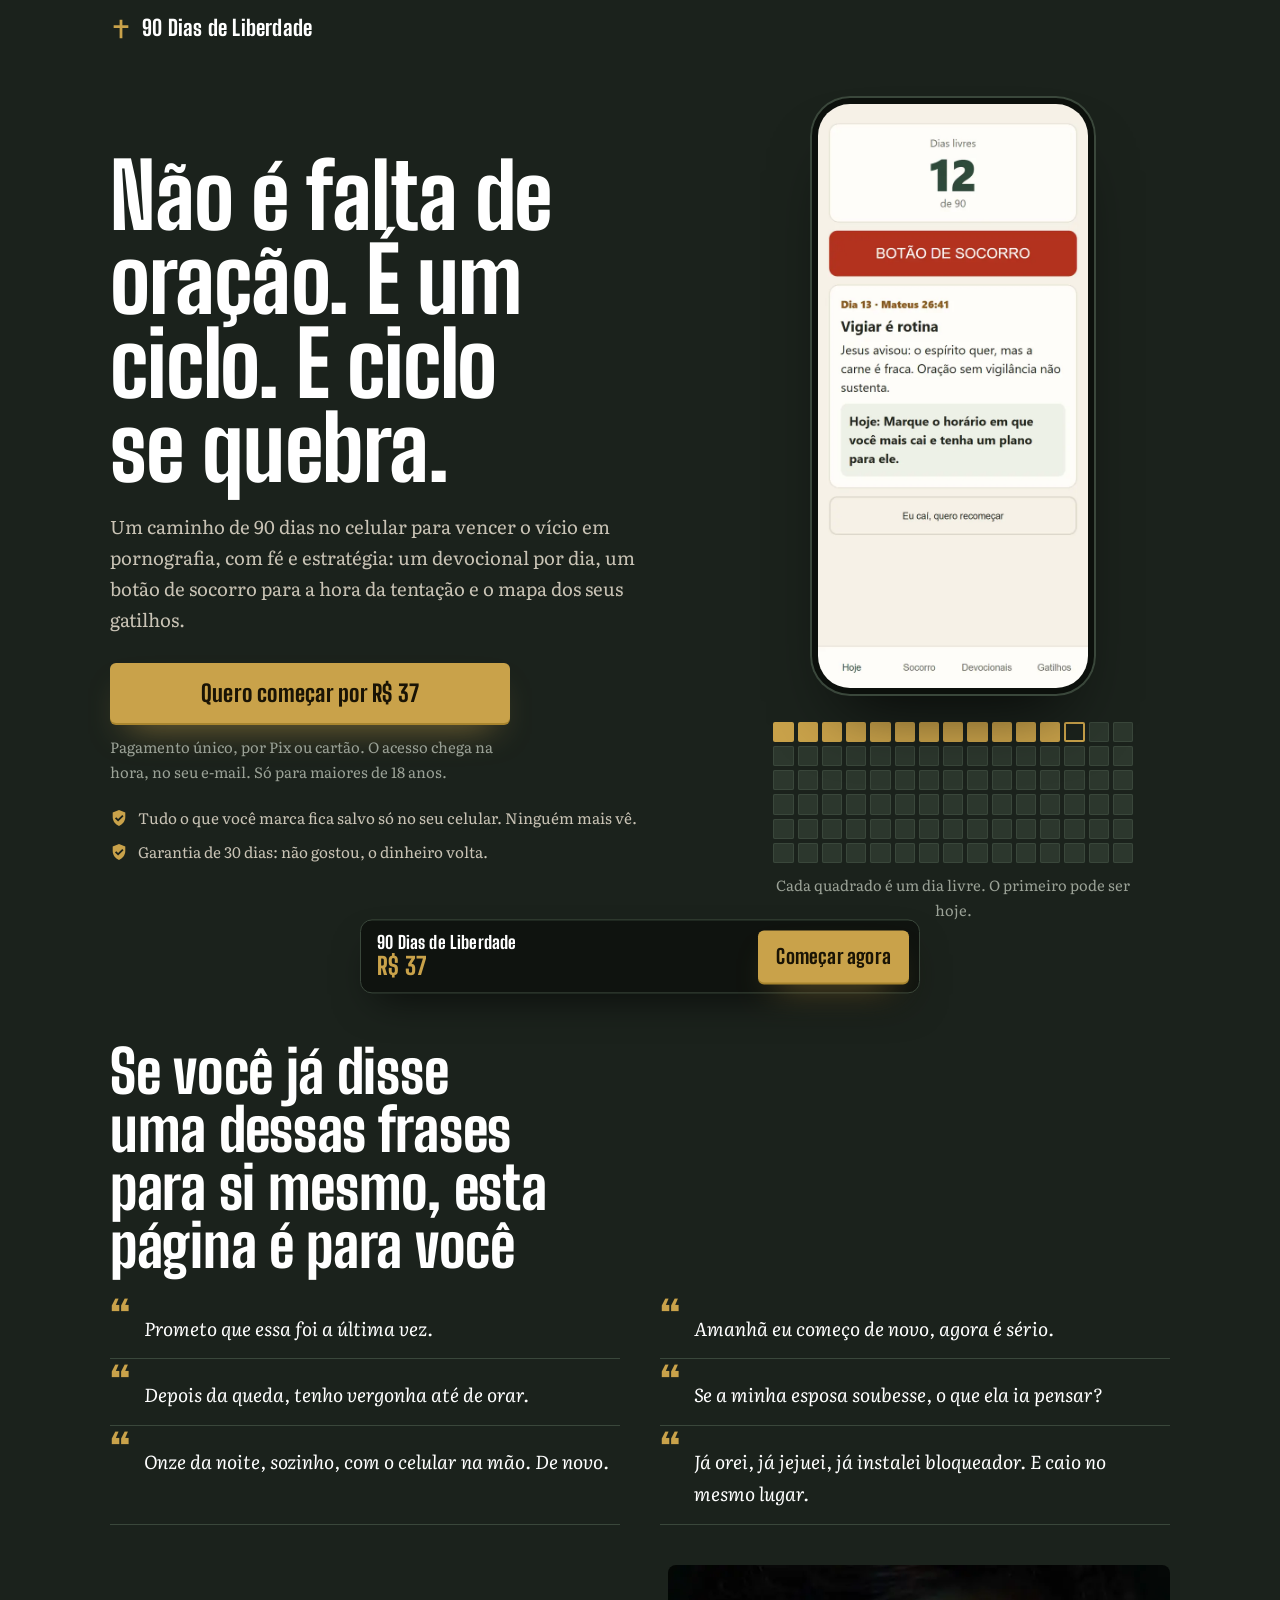
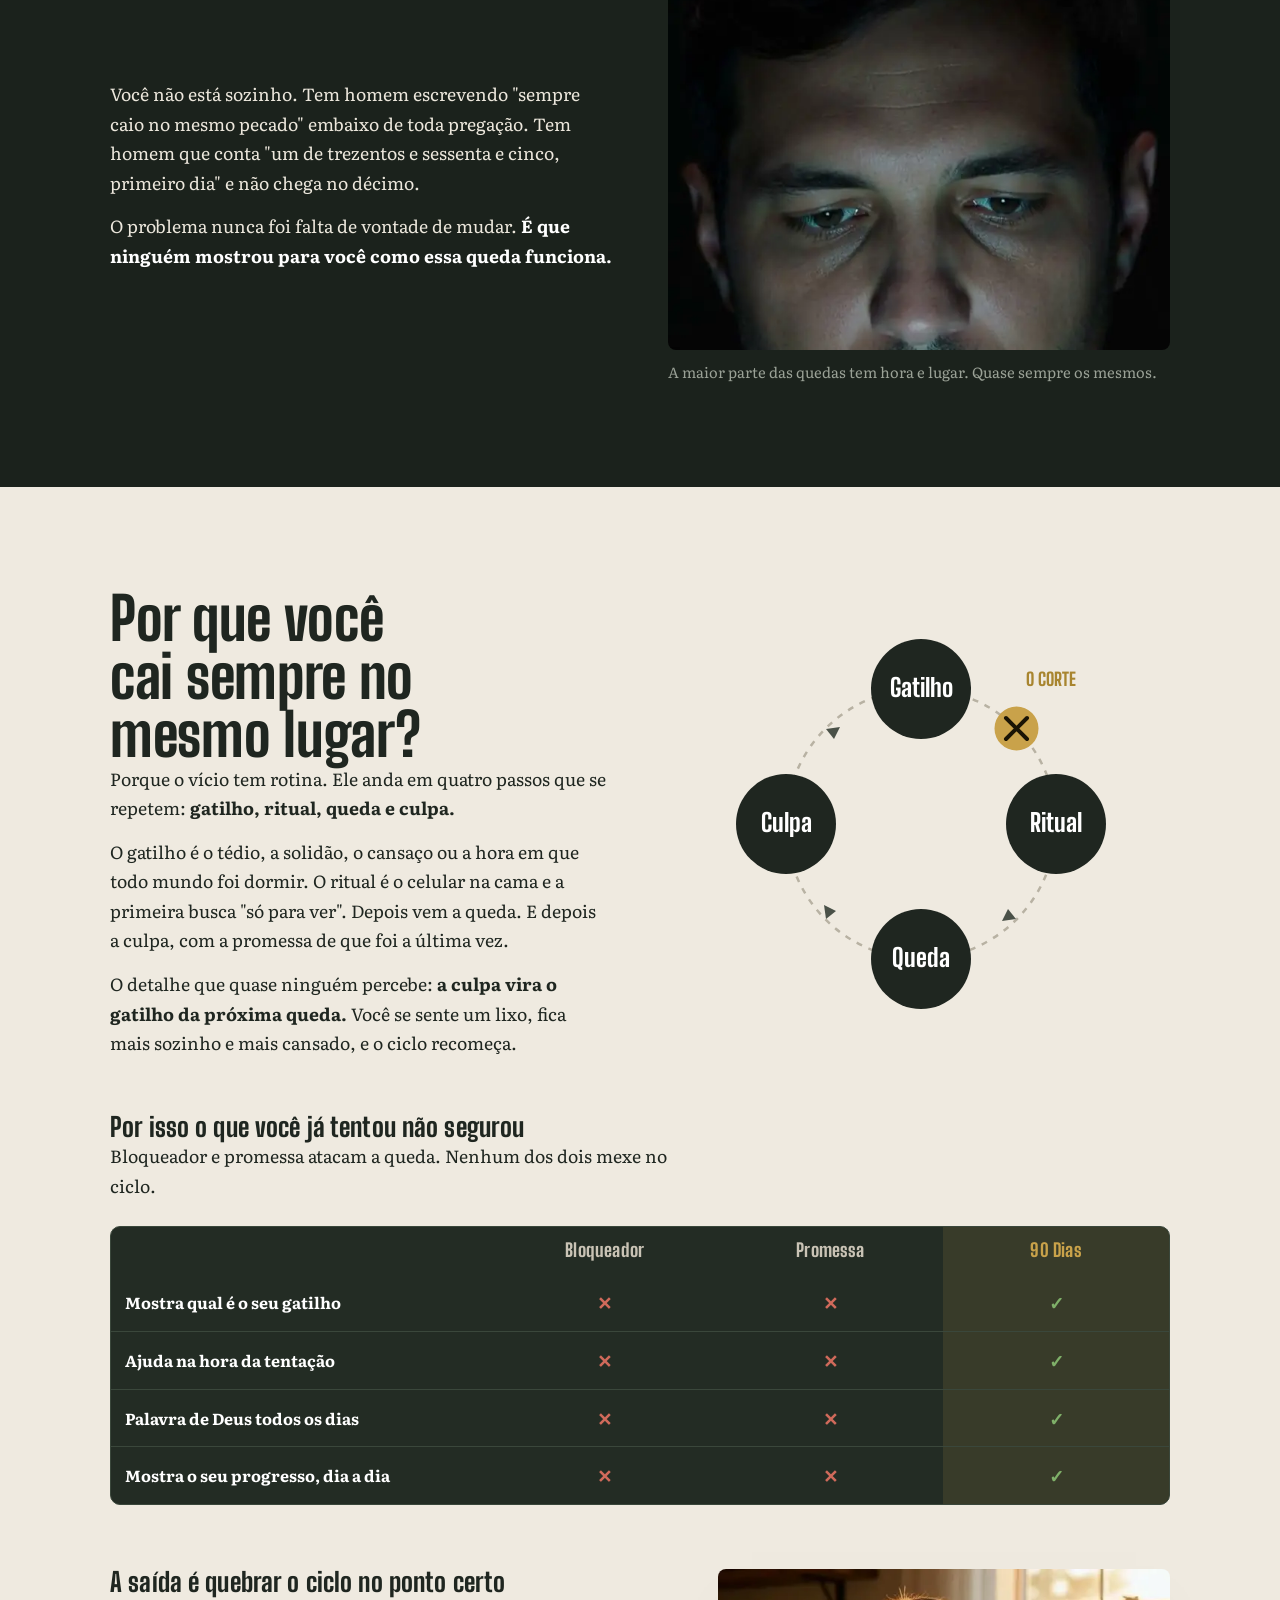
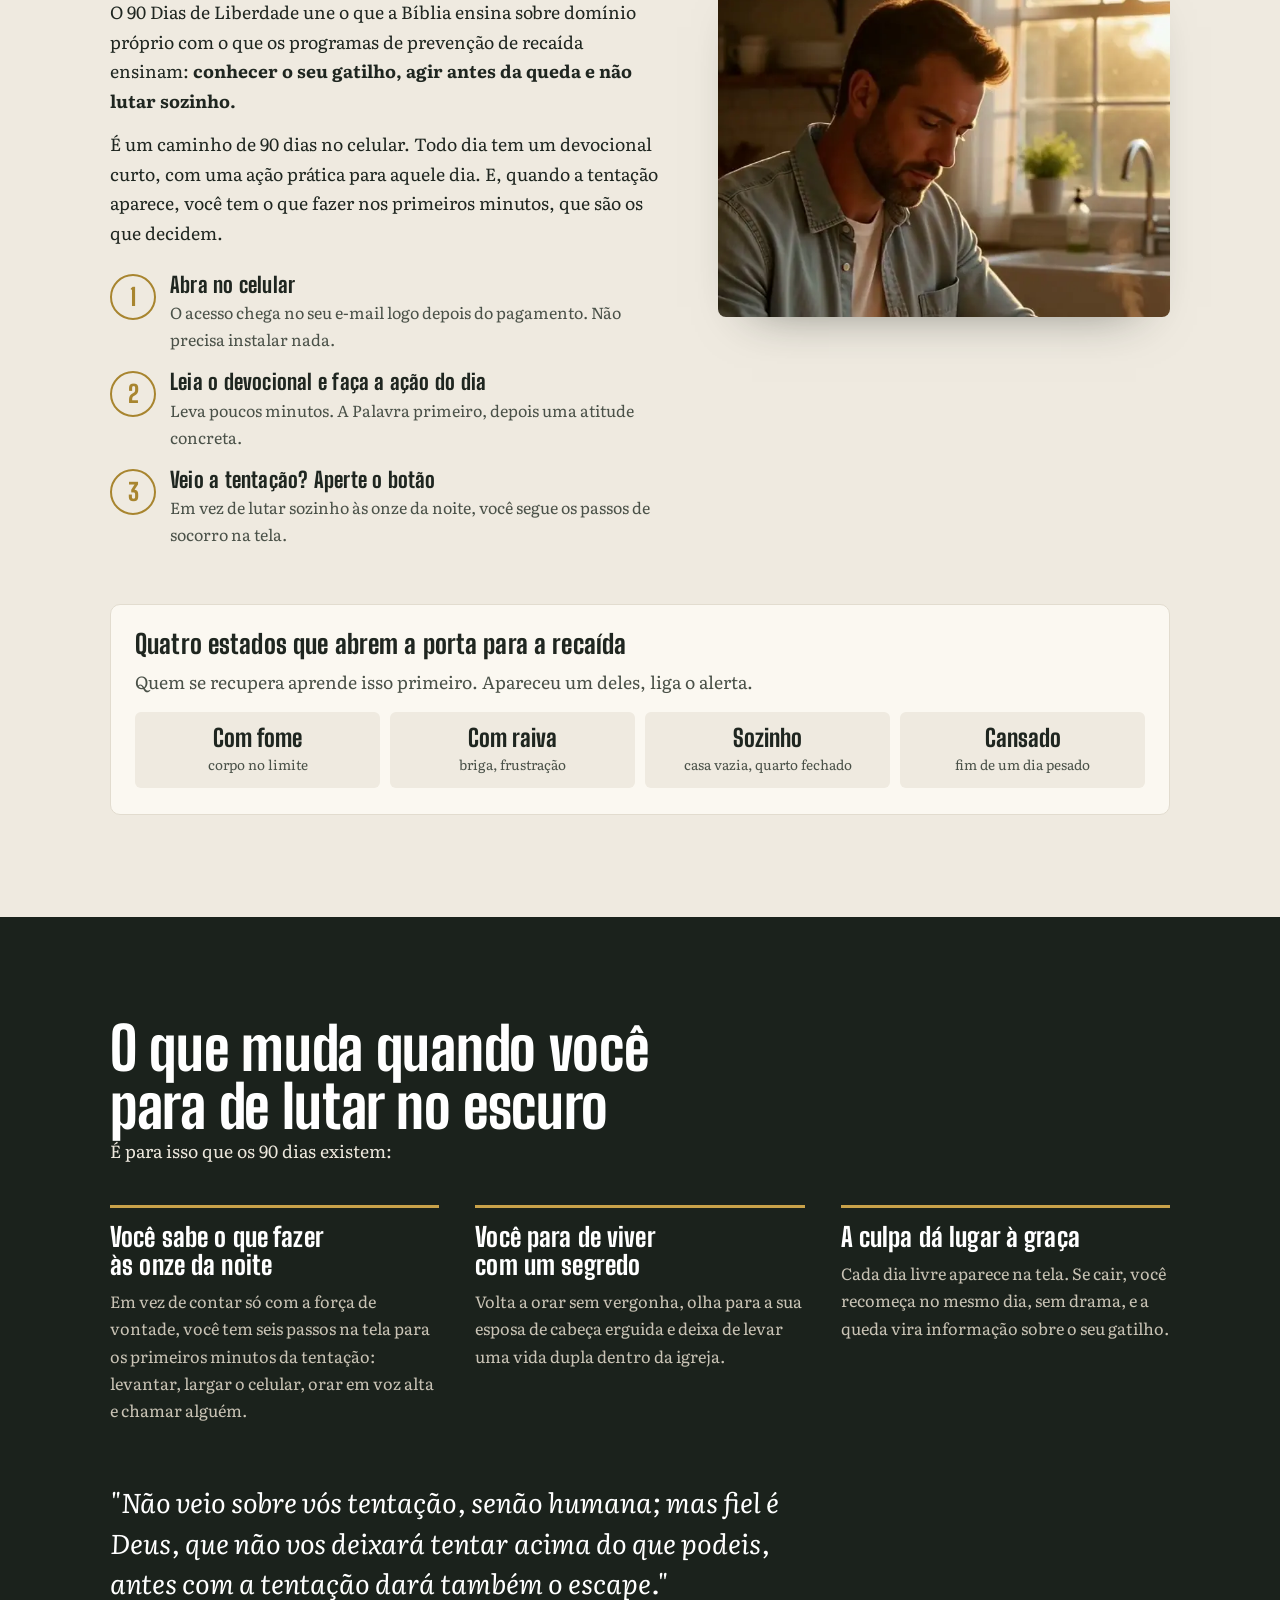
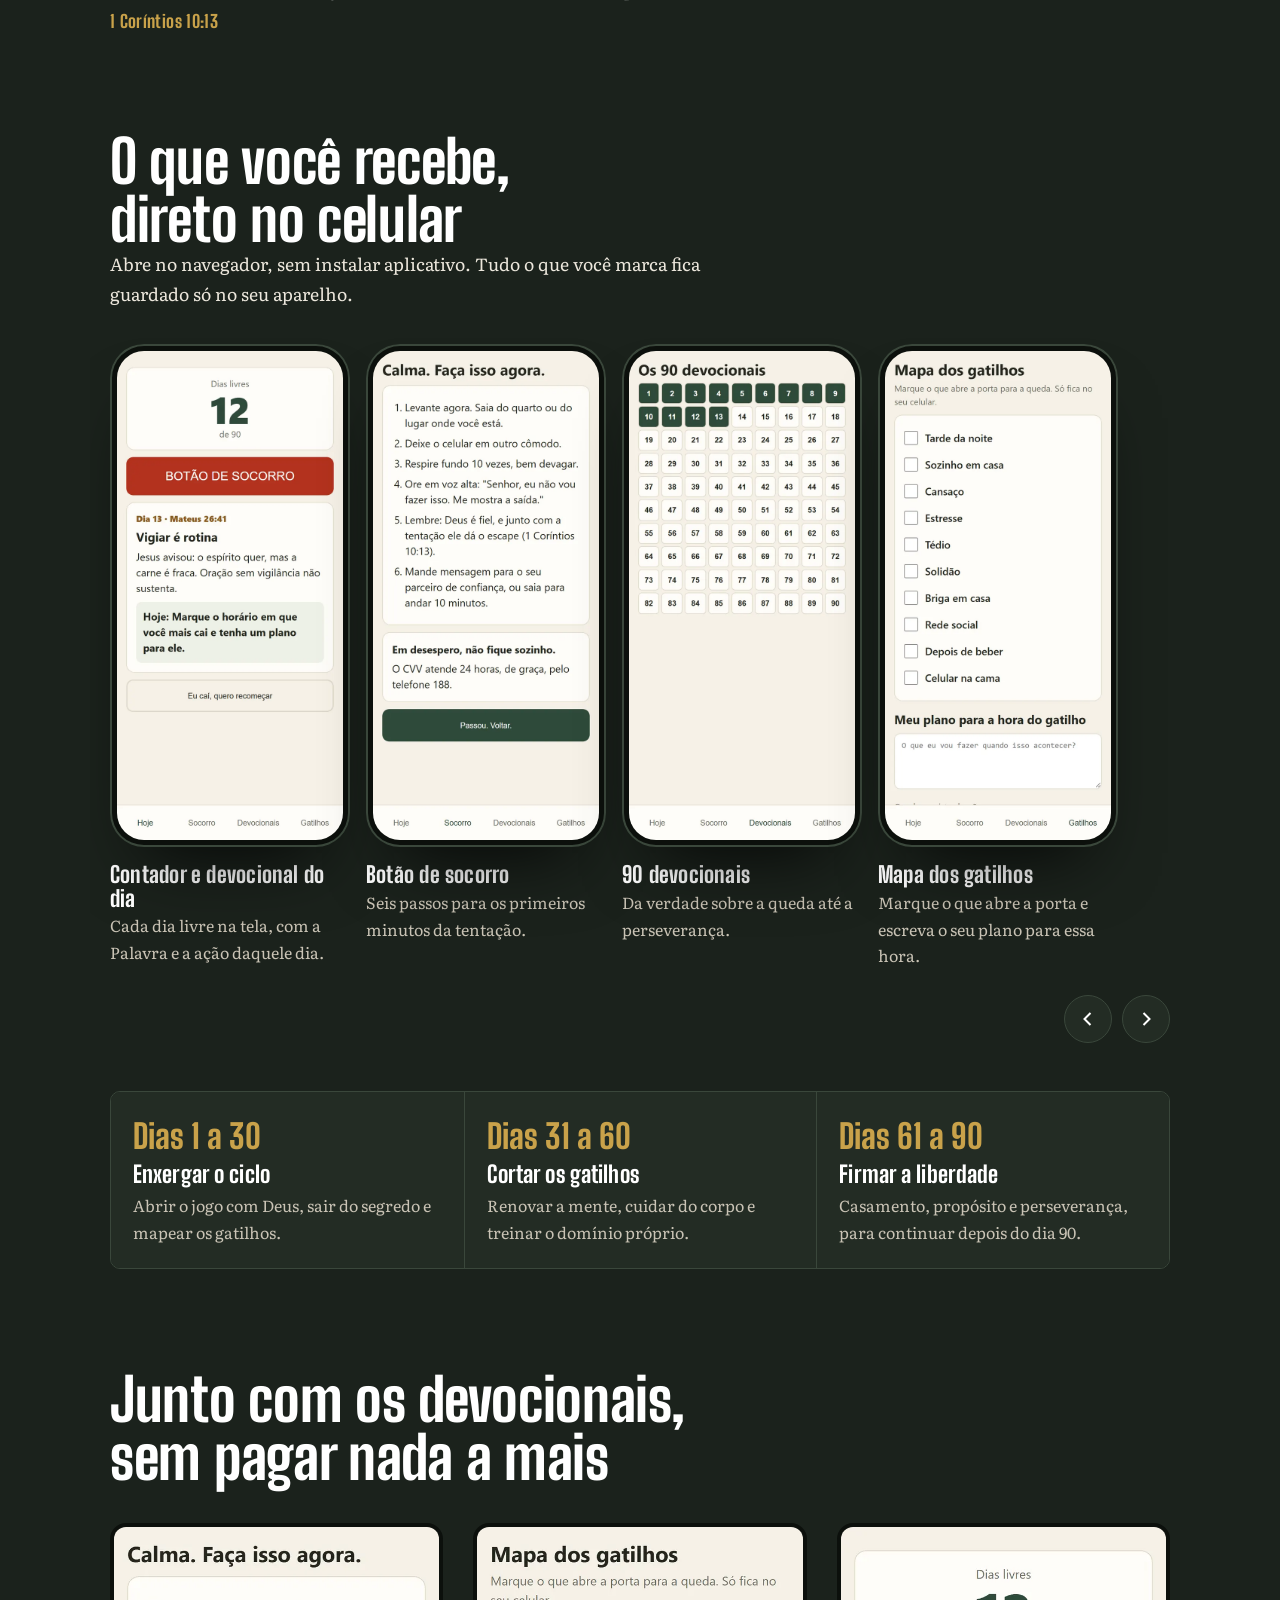
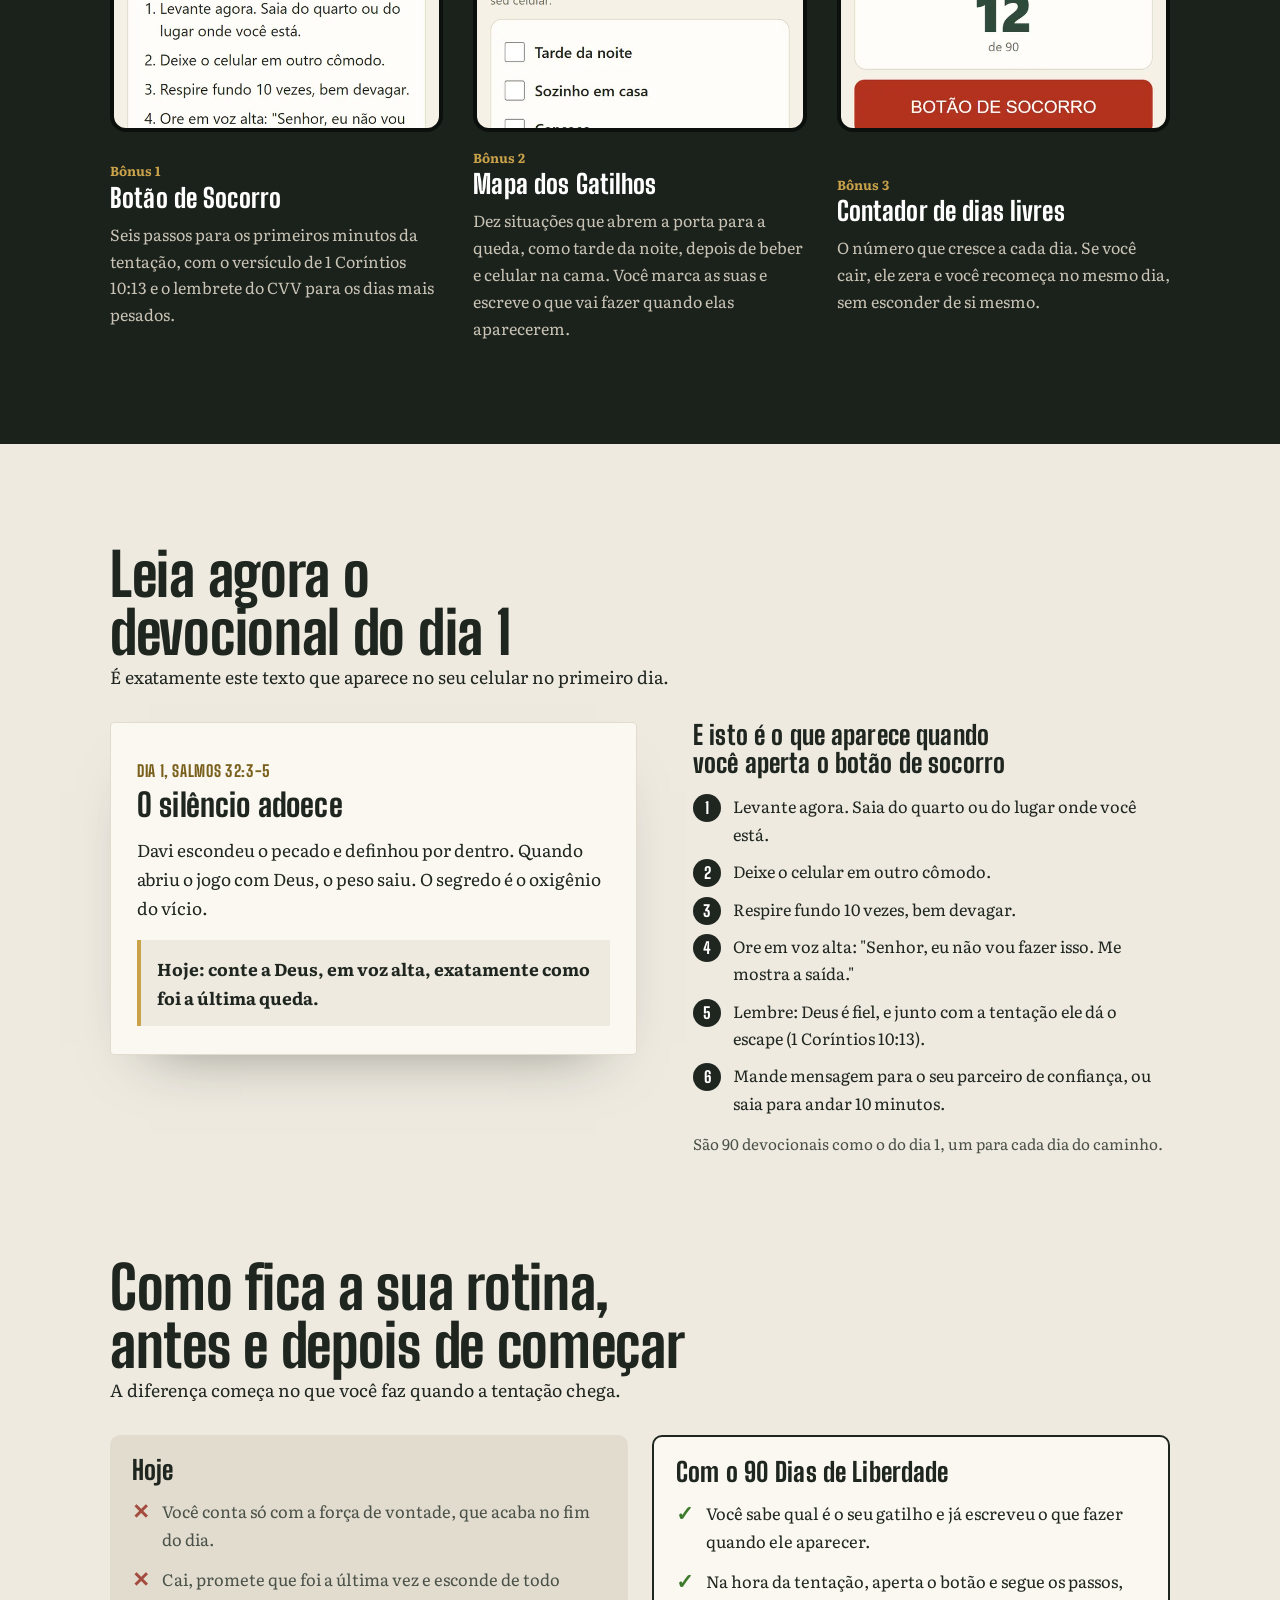
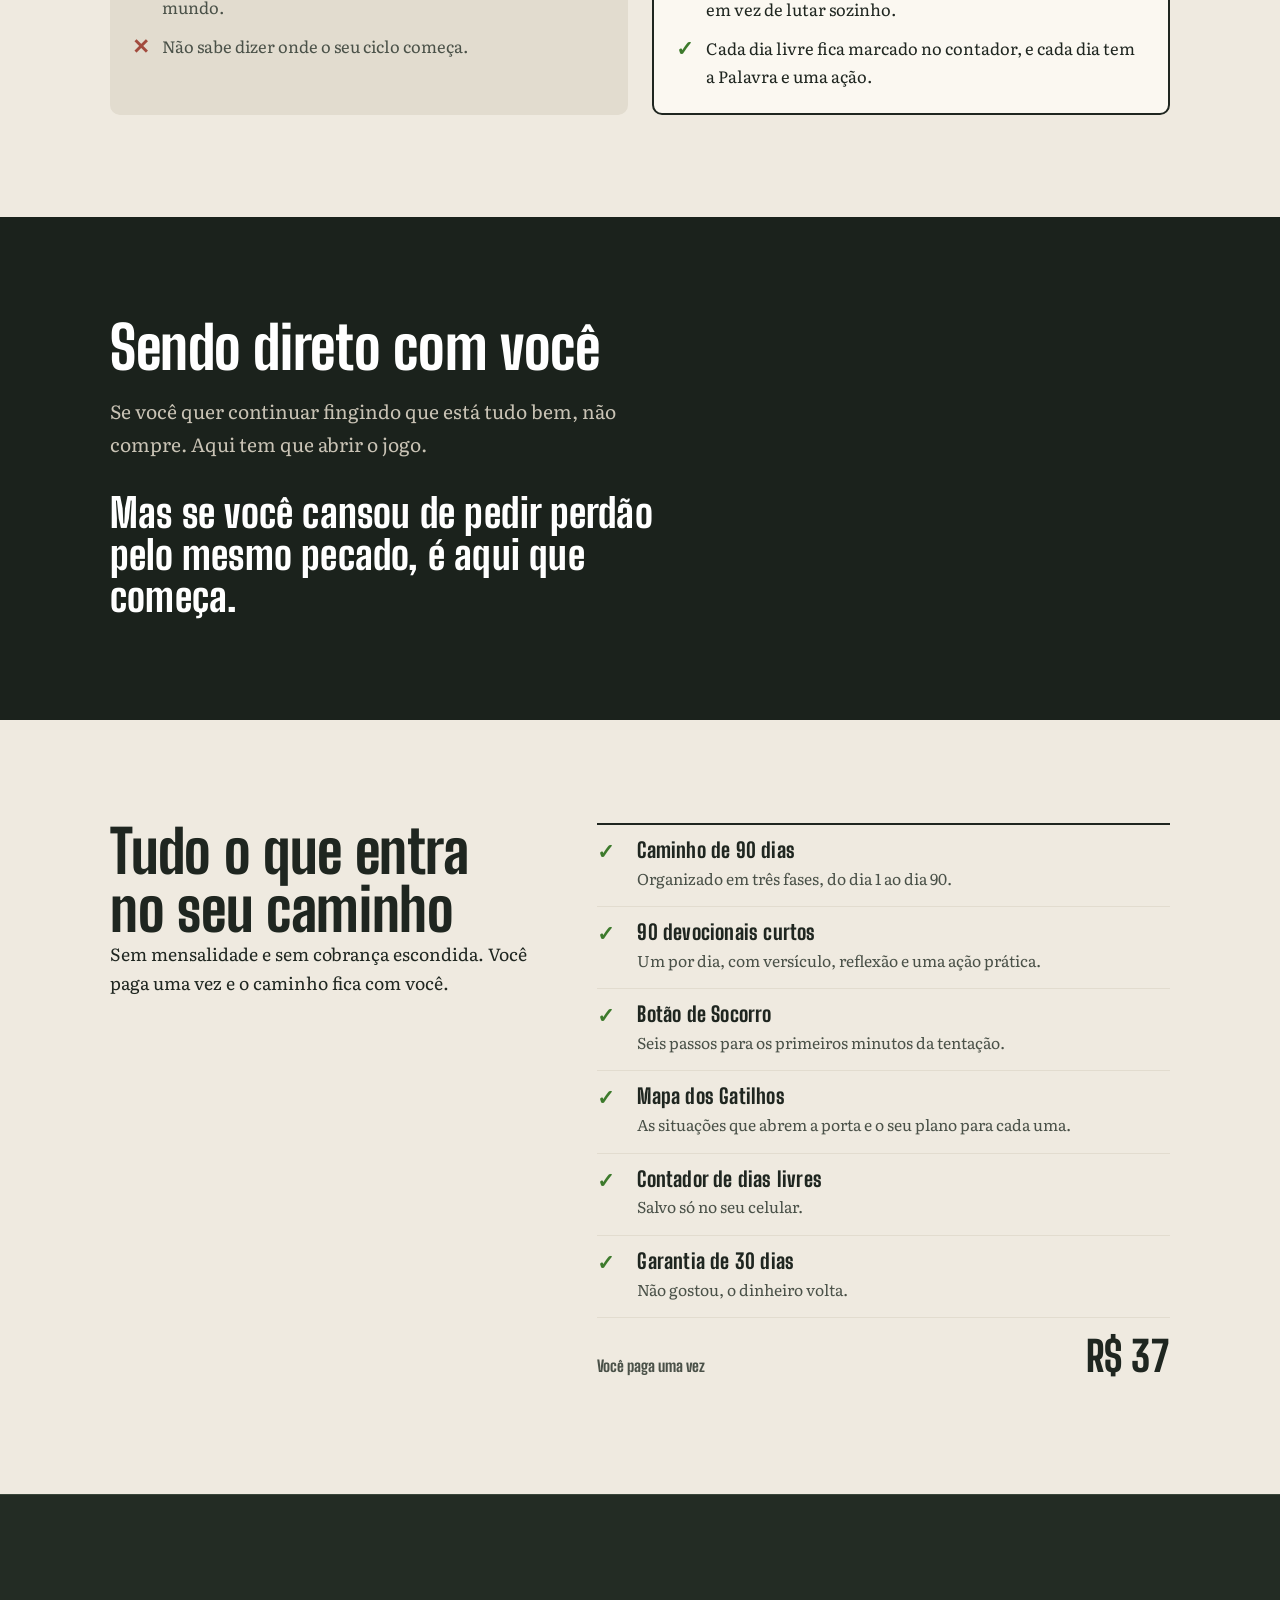
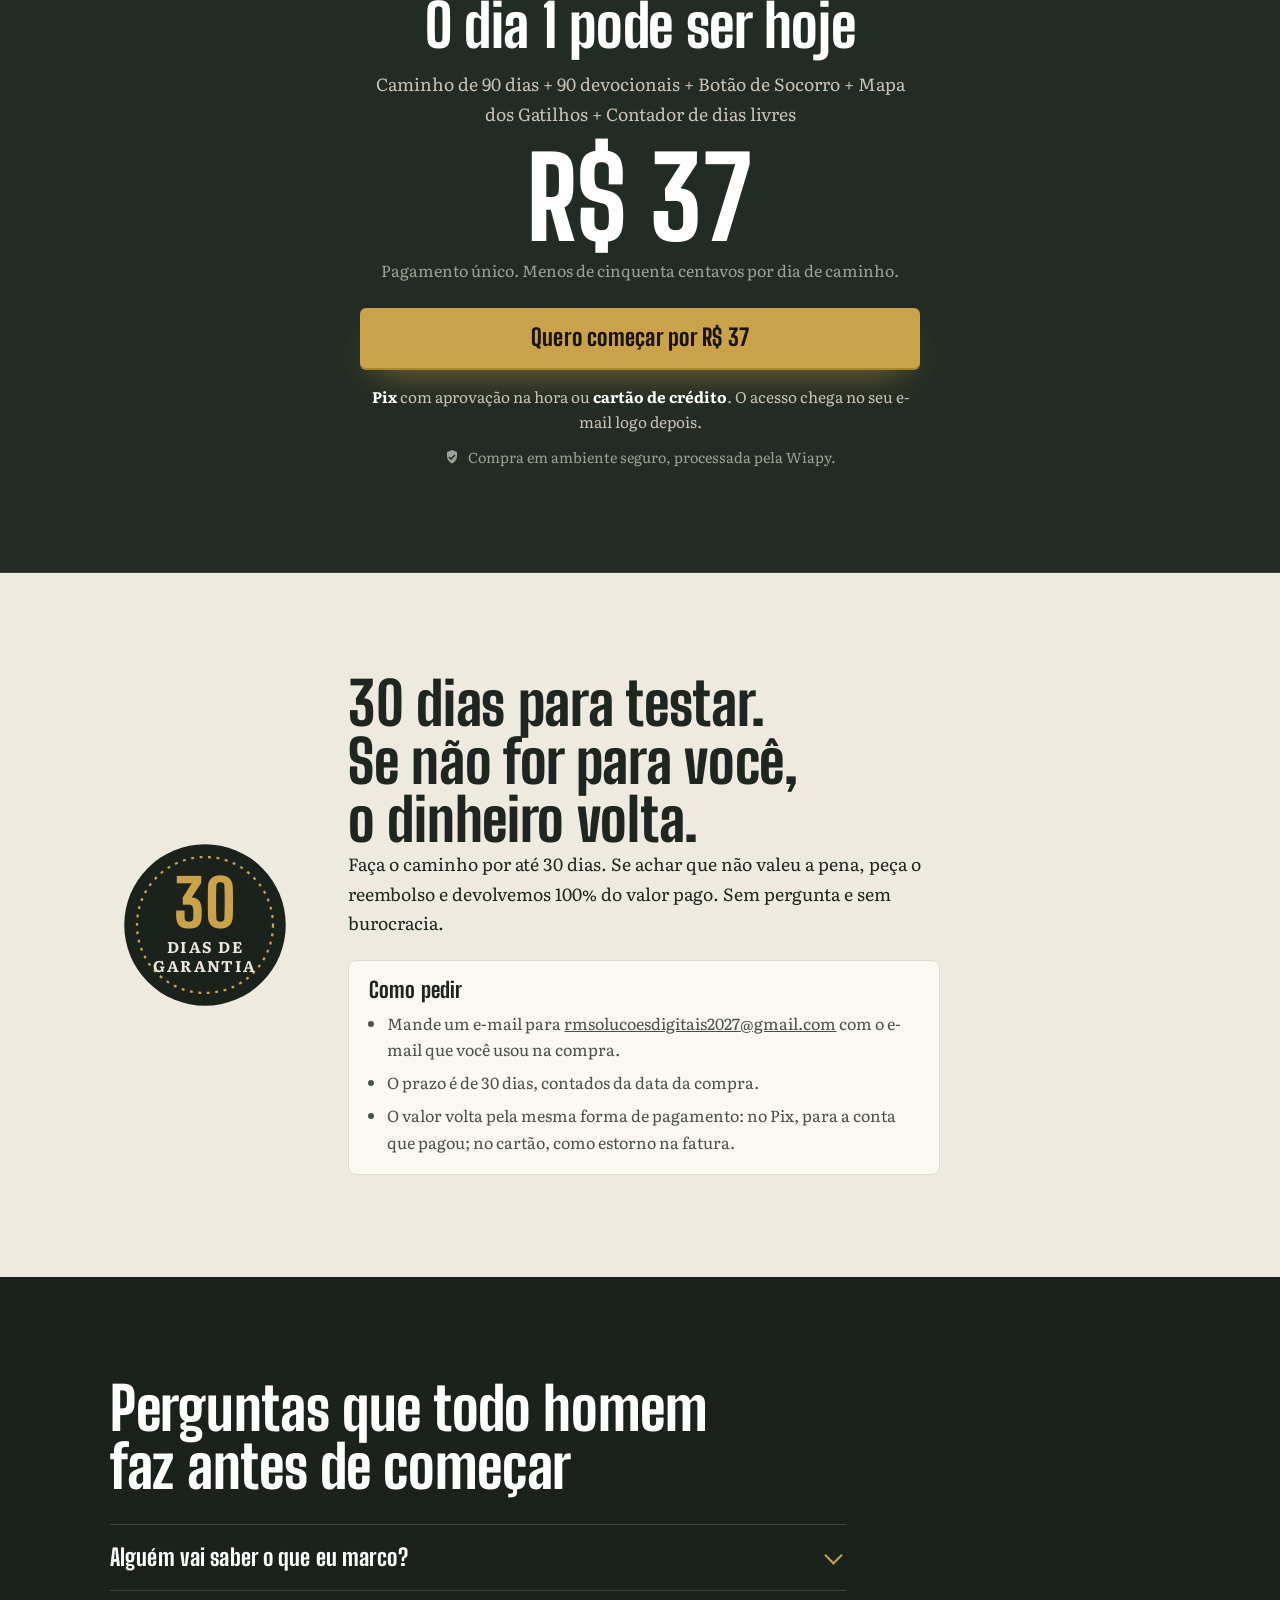
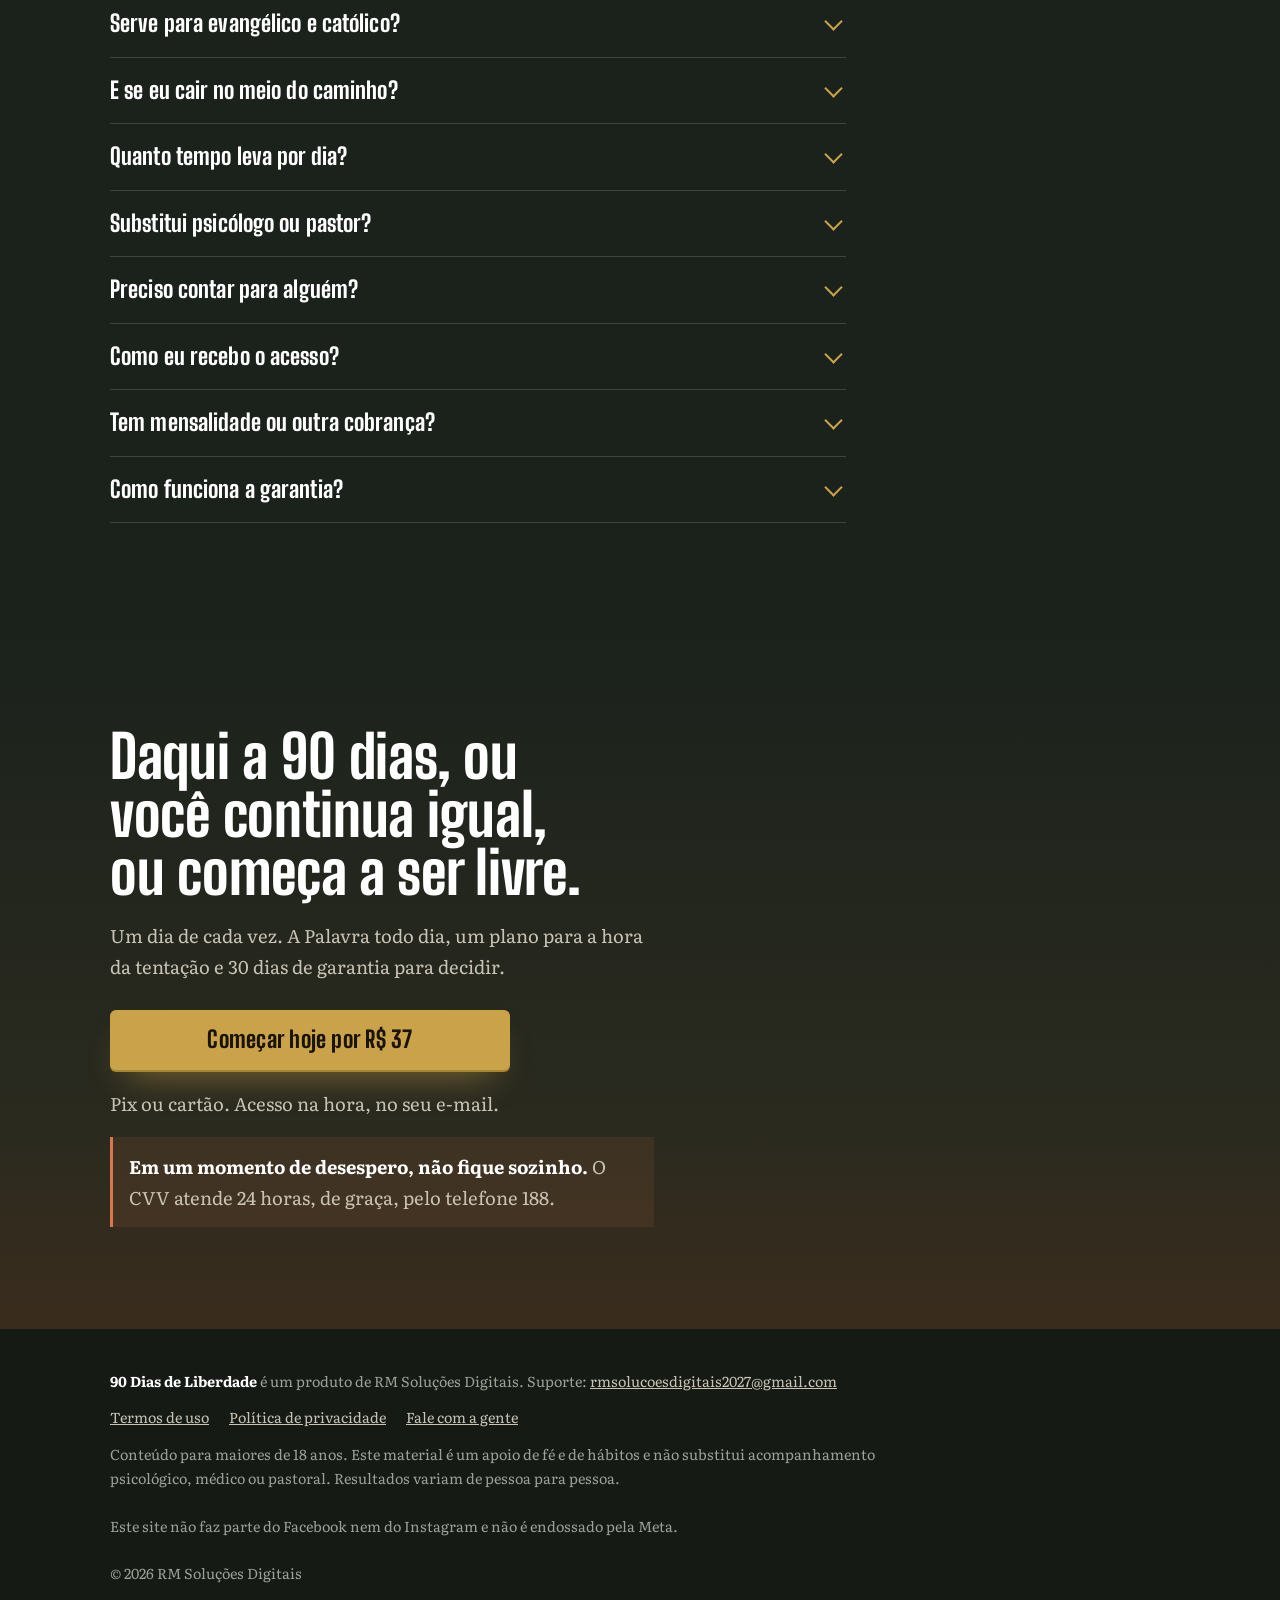
==== commit 3eb117e5: "Página de vendas: contraste, Clarity depois do carregamento e imagens mais leves Co-Authored-By: Cla" ====
--- a/index.html
+++ b/index.html
@@ -16,7 +16,7 @@
 <link rel="icon" href="data:image/svg+xml,%3Csvg xmlns='http://www.w3.org/2000/svg' viewBox='0 0 32 32'%3E%3Crect width='32' height='32' rx='6' fill='%231b221c'/%3E%3Cpath fill='%23c9a24a' d='M14 5h4v7h7v4h-7v11h-4V16H7v-4h7z'/%3E%3C/svg%3E">
 <link rel="preload" href="fontes/big-shoulders-display-800-normal.woff2" as="font" type="font/woff2" crossorigin>
 <link rel="preload" href="fontes/literata-normal.woff2" as="font" type="font/woff2" crossorigin>
-<style>@font-face {font-family: 'Big Shoulders Display';font-style: normal;font-weight: 800;font-display: swap;src: url(fontes/big-shoulders-display-800-normal.woff2) format('woff2');unicode-range: U+0000-00FF, U+0131, U+0152-0153, U+02BB-02BC, U+02C6, U+02DA, U+02DC, U+0304, U+0308, U+0329, U+2000-206F, U+20AC, U+2122, U+2191, U+2193, U+2212, U+2215, U+FEFF, U+FFFD;}@font-face {font-family: 'Literata';font-style: italic;font-weight: 400;font-display: swap;src: url(fontes/literata-400-italic.woff2) format('woff2');unicode-range: U+0000-00FF, U+0131, U+0152-0153, U+02BB-02BC, U+02C6, U+02DA, U+02DC, U+0304, U+0308, U+0329, U+2000-206F, U+20AC, U+2122, U+2191, U+2193, U+2212, U+2215, U+FEFF, U+FFFD;}@font-face {font-family: 'Literata';font-style: normal;font-weight: 400 700;font-display: swap;src: url(fontes/literata-normal.woff2) format('woff2');unicode-range: U+0000-00FF, U+0131, U+0152-0153, U+02BB-02BC, U+02C6, U+02DA, U+02DC, U+0304, U+0308, U+0329, U+2000-206F, U+20AC, U+2122, U+2191, U+2193, U+2212, U+2215, U+FEFF, U+FFFD;}*,*::before,*::after{box-sizing:border-box}html{-webkit-text-size-adjust:100%;text-size-adjust:100%}body{margin:0;text-rendering:optimizeLegibility;-webkit-font-smoothing:antialiased}img,video,svg{display:block;max-width:100%;height:auto}h1,h2,h3,h4,p,figure,blockquote,ul,ol{margin:0}ul[role=list],ol[role=list]{list-style:none;padding:0}a{color:inherit}a[href^="mailto:"]{overflow-wrap:anywhere}button{font:inherit;color:inherit;cursor:pointer}:focus-visible{outline:3px solid var(--foco,#1d4ed8);outline-offset:3px}.so-leitor{position:absolute!important;width:1px;height:1px;overflow:hidden;clip:rect(0 0 0 0);white-space:nowrap}.pular{position:absolute;left:12px;top:-60px;z-index:50;padding:10px 14px;background:#fff;color:#000;border-radius:6px}.pular:focus{top:12px}html:not(.revisao) [data-pendente]{display:none!important}.revisao [data-pendente]{position:relative;outline:2px dashed #e11d48;outline-offset:6px}.revisao [data-pendente]::before{content:"ESPAÇO RESERVADO \2022  " attr(data-pendente);display:block;font:700 13px/1.35 system-ui,sans-serif;letter-spacing:0;text-transform:none;color:#fff;background:#e11d48;padding:7px 10px;margin:0 0 12px;border-radius:4px;text-align:left}.aviso-revisao{position:sticky;top:0;z-index:60;background:#e11d48;color:#fff;font:600 14px/1.35 system-ui,sans-serif;padding:10px 16px;text-align:center}.aviso-revisao code{background:#0002;padding:1px 5px;border-radius:3px}.barra-compra{position:fixed;left:0;right:0;bottom:0;z-index:40;padding:10px 16px calc(10px + env(safe-area-inset-bottom));transform:translateY(110%);visibility:hidden;transition:transform .28s ease,visibility 0s linear .28s;pointer-events:none}.barra-compra.visivel{transform:none;visibility:visible;transition:transform .28s ease;pointer-events:auto}.captura-inteira .barra-compra{display:none}.no-js .barra-compra,html:not(.js) .barra-compra{display:none}.js [data-revela]{opacity:0;transform:translateY(14px);transition:opacity .6s ease,transform .6s ease}.js [data-revela].visto{opacity:1;transform:none}[data-carrossel] .trilho{display:flex;gap:16px;overflow-x:auto;scroll-snap-type:x mandatory;-webkit-overflow-scrolling:touch;scrollbar-width:none;overscroll-behavior-x:contain}[data-carrossel] .trilho::-webkit-scrollbar{display:none}[data-carrossel] .trilho>*{scroll-snap-align:start;flex:none}details>summary{list-style:none;cursor:pointer}details>summary::-webkit-details-marker{display:none}@media (prefers-reduced-motion:reduce){*,*::before,*::after{animation-duration:.01ms!important;animation-iteration-count:1!important;transition-duration:.01ms!important;scroll-behavior:auto!important}.js [data-revela]{opacity:1;transform:none}}:root{--oliva:#1b221c; --oliva-2:#232c24; --oliva-3:#2c372d; --linha:#3a473b; --osso:#ece7dc; --osso-2:#c9c3b5; --cinza:#9aa196;--latao:#c9a24a; --latao-2:#a8852f; --latao-txt:#1a1405; --papel:#efeae0; --papel-2:#e2dccf; --tinta:#1f2620; --tinta-2:#4a5148;--aurora:#d8774a; --ok:#7fb069; --nao:#d06a5b; --foco:#c9a24a;--f-tit:'Big Shoulders Display','Arial Narrow',Impact,sans-serif;--f-txt:'Literata',Georgia,'Times New Roman',serif;}html{scroll-behavior:smooth;scroll-padding-top:12px}body{background:var(--oliva);color:var(--osso);font:400 1.1rem/1.68 var(--f-txt)}.miolo{width:min(1060px,100% - 40px);margin-inline:auto}.texto{max-width:37rem}h1,h2,h3{font-family:var(--f-tit);font-weight:800;color:#fff;text-wrap:balance}h1{font-size:clamp(2.9rem,1.7rem + 5.6vw,5.6rem);line-height:.94;letter-spacing:-.01em}h2{font-size:clamp(2.2rem,1.4rem + 3.6vw,3.7rem);line-height:.98;letter-spacing:-.005em}h3{font-size:1.65rem;line-height:1.05;letter-spacing:.005em}p+p{margin-top:.8em}b,strong{font-weight:700;color:#fff}i,em{font-style:italic}.faixa{padding-block:clamp(64px,8vw,112px)}.claro{background:var(--papel);color:var(--tinta)}.claro h2,.claro h3,.claro b,.claro strong{color:var(--tinta)}.suave{color:var(--cinza)}.botao{display:inline-flex;align-items:center;justify-content:center;min-height:60px;padding:16px 30px;border-radius:6px;background:var(--latao);color:var(--latao-txt);font:800 1.45rem/1 var(--f-tit);letter-spacing:.01em;text-decoration:none;text-align:center;box-shadow:0 2px 0 var(--latao-2),0 18px 36px -18px rgba(201,162,74,.75);transition:background-color .15s ease,transform .15s ease}.botao:hover{background:#d6b05a;transform:translateY(-1px)}.botao:active{transform:translateY(1px)}.botao.largo{display:flex;width:100%}.micro{margin-top:12px;font-size:.93rem;color:var(--cinza)}.claro .micro{color:var(--tinta-2)}.topo{padding-top:18px}.marca{display:inline-flex;align-items:center;gap:10px;font:800 1.35rem/1 var(--f-tit);letter-spacing:.01em;text-decoration:none;color:#fff}.marca svg{width:22px;height:22px}.heroi{display:grid;gap:40px;padding-block:30px 72px}.heroi .lead{margin-top:20px;font-size:1.16rem;color:var(--osso-2);max-width:34rem}.heroi .acao{margin-top:28px;max-width:25rem}.garantias{list-style:none;padding:0;margin-top:20px;display:grid;gap:8px;font-size:.95rem;color:var(--osso-2)}.garantias li{display:flex;gap:10px;align-items:flex-start}.garantias svg{flex:none;width:18px;height:18px;margin-top:4px;color:var(--latao)}.heroi-lado{display:grid;gap:26px;justify-items:center}.celular{position:relative;width:min(272px,72vw);padding:8px;border-radius:40px;background:#0c100c;box-shadow:inset 0 0 0 2px #3a473b,0 40px 70px -34px rgba(0,0,0,.8)}.celular img{width:100%;border-radius:32px}@media (min-width:900px){.heroi{grid-template-columns:1.15fr .85fr;align-items:center;padding-block:48px 96px}.celular{width:286px}}.noventa{width:100%;max-width:360px}.noventa .grade90{display:grid;grid-template-columns:repeat(15,1fr);gap:4px}.noventa .grade90 span{aspect-ratio:1;border-radius:2px;background:var(--oliva-3);box-shadow:inset 0 0 0 1px var(--linha)}.noventa .grade90 span.livre{background:var(--latao);box-shadow:none}.noventa .grade90 span.hoje{background:transparent;box-shadow:inset 0 0 0 2px var(--latao)}.noventa p{margin-top:10px;font-size:.92rem;color:var(--cinza);text-align:center}.js .noventa .grade90 span.livre{animation:enche .5s ease both}@keyframes enche{from{background:var(--oliva-3)}to{background:var(--latao)}}.frases{list-style:none;padding:0;margin-top:34px;display:grid;gap:14px}@media (min-width:860px){.frases{grid-template-columns:1fr 1fr;gap:16px 40px}}.frases li{position:relative;padding:4px 0 14px 34px;border-bottom:1px solid var(--linha);font-size:1.18rem;font-style:italic;color:#fff}.frases li::before{content:"\201C";position:absolute;left:0;top:-14px;font:800 3rem/1 var(--f-tit);color:var(--latao)}.ident .grade{display:grid;gap:34px;margin-top:40px;align-items:center}@media (min-width:860px){.ident .grade{grid-template-columns:1fr 1fr;gap:56px}}.ident figure img{border-radius:8px}.ident figure figcaption{margin-top:10px;font-size:.92rem;color:var(--cinza)}.ciclo .grade{display:grid;gap:40px;align-items:center}@media (min-width:900px){.ciclo .grade{grid-template-columns:1fr 1fr;gap:64px}}.roda{max-width:400px;width:100%;margin-inline:auto}.roda text{font-family:var(--f-tit);font-weight:800}.halt{margin-top:56px;padding:26px 24px;border:1px solid var(--linha);border-radius:10px;background:var(--oliva-2)}.halt ul{list-style:none;padding:0;margin-top:16px;display:grid;grid-template-columns:repeat(2,1fr);gap:10px}@media (min-width:700px){.halt ul{grid-template-columns:repeat(4,1fr)}}.halt li{padding:14px 12px;border-radius:6px;background:var(--oliva-3);text-align:center;font:800 1.5rem/1 var(--f-tit);color:#fff}.halt li small{display:block;margin-top:6px;font:400 .85rem/1.3 var(--f-txt);color:var(--cinza)}.comparar{width:100%;table-layout:fixed;margin-top:26px;border-collapse:separate;border-spacing:0;border:1px solid var(--linha);border-radius:10px;overflow:hidden;font-size:1rem;background:var(--oliva-2)}.comparar th,.comparar td{padding:13px 10px;text-align:center;border-bottom:1px solid var(--linha)}.comparar tr:last-child>*{border-bottom:0}.comparar thead th:first-child{width:36%}.comparar th[scope=row]{text-align:left;padding-left:14px;font-weight:700;color:#fff}.comparar thead th{font:800 1.15rem/1.1 var(--f-tit);color:var(--osso-2);letter-spacing:.01em}.comparar .nosso{background:rgba(201,162,74,.12)}.comparar thead .nosso{color:var(--latao)}.comparar .s{color:var(--ok);font-weight:700;font-size:1.15rem}.comparar .n{color:var(--nao);font-weight:700;font-size:1.15rem}@media (max-width:560px){.comparar,.comparar tbody{display:block}.comparar thead{display:none}.comparar tr{display:grid;grid-template-columns:repeat(3,1fr);border-bottom:1px solid var(--linha)}.comparar tr:last-child{border-bottom:0}.comparar th[scope=row]{grid-column:1/-1;border-bottom:0;padding:14px 14px 2px;font-size:1rem}.comparar td{border-bottom:0;padding:6px 4px 14px;display:flex;flex-direction:column;align-items:center;gap:2px}.comparar td::after{content:attr(data-r);font-size:.8rem;line-height:1.2;color:var(--cinza)}.comparar td.nosso{background:transparent}.comparar td.nosso::after{color:var(--latao);font-weight:700}}.metodo{margin-top:64px;display:grid;gap:34px}@media (min-width:900px){.metodo{grid-template-columns:1.1fr .9fr;gap:56px;align-items:start}}.metodo figure img{border-radius:8px}.passos{counter-reset:p;list-style:none;padding:0;margin-top:26px;display:grid;gap:18px}.passos li{counter-increment:p;display:grid;grid-template-columns:46px 1fr;gap:2px 14px}.passos li::before{content:counter(p);grid-row:span 2;width:46px;height:46px;border:2px solid var(--latao);border-radius:50%;display:grid;place-items:center;color:var(--latao);font:800 1.5rem/1 var(--f-tit)}.passos b{font:800 1.35rem/1.1 var(--f-tit);align-self:center;color:#fff;letter-spacing:.01em}.passos span{color:var(--osso-2);font-size:1rem}.ganhos{display:grid;gap:30px;margin-top:40px}@media (min-width:860px){.ganhos{grid-template-columns:repeat(3,1fr);gap:36px}}.ganho{border-top:3px solid var(--latao);padding-top:16px}.ganho p{margin-top:8px;color:var(--osso-2);font-size:1.02rem}.versiculo{margin-top:56px;max-width:44rem;font:italic 400 clamp(1.3rem,1.05rem + 1vw,1.7rem)/1.5 var(--f-txt);color:#fff}.versiculo cite{display:block;margin-top:10px;font:800 1.1rem/1 var(--f-tit);font-style:normal;color:var(--latao);letter-spacing:.02em}.vitrine{margin-top:30px}.vitrine .trilho{padding:6px 20px 22px;margin-inline:-20px;scroll-padding-inline:20px}.vitrine figure{width:min(240px,64vw)}.vitrine .celular{width:100%;padding:7px;border-radius:34px}.vitrine .celular img{border-radius:27px}.vitrine figcaption{margin-top:16px;font-size:1rem;color:var(--osso-2)}.vitrine figcaption b{display:block;margin-bottom:2px;font:800 1.4rem/1.05 var(--f-tit);color:#fff;letter-spacing:.01em}.setas{display:flex;gap:10px;justify-content:flex-end;margin-top:4px}.setas button{width:48px;height:48px;border-radius:50%;border:1px solid var(--linha);background:var(--oliva-2);display:grid;place-items:center;color:#fff}.setas svg{width:20px;height:20px}.fases{display:grid;gap:0;margin-top:48px;border:1px solid var(--linha);border-radius:10px;overflow:hidden}@media (min-width:800px){.fases{grid-template-columns:repeat(3,1fr)}}.fase{padding:22px;background:var(--oliva-2)}.fase+.fase{border-top:1px solid var(--linha)}@media (min-width:800px){.fase+.fase{border-top:0;border-left:1px solid var(--linha)}}.fase .dias{font:800 2.1rem/1 var(--f-tit);color:var(--latao)}.fase h3{margin-top:8px;font-size:1.45rem}.fase p{margin-top:6px;color:var(--osso-2);font-size:1rem}.bonus-lista{display:grid;gap:30px;margin-top:36px}@media (min-width:900px){.bonus-lista{grid-template-columns:repeat(3,1fr)}}.bonus{display:grid;grid-template-columns:96px 1fr;gap:18px;align-items:start}@media (min-width:900px){.bonus{grid-template-columns:1fr}}.bonus .recorte{border-radius:16px;overflow:hidden;background:#0c100c;padding:4px;aspect-ratio:4/5}.bonus .recorte img{width:100%;height:100%;object-fit:cover;object-position:top;border-radius:12px}@media (min-width:900px){.bonus .recorte{aspect-ratio:16/10}}.bonus h3 small{display:block;font:700 .82rem/1.2 var(--f-txt);color:var(--latao);margin-bottom:6px;letter-spacing:0}.bonus p{margin-top:8px;color:var(--osso-2);font-size:1rem}.amostra .grade{display:grid;gap:34px;margin-top:30px;align-items:start}@media (min-width:900px){.amostra .grade{grid-template-columns:1.05fr .95fr;gap:56px}}.pagina-dev{background:#fbf8f1;border:1px solid var(--papel-2);border-radius:4px;padding:28px 26px;box-shadow:0 30px 60px -40px rgba(31,38,32,.55);color:var(--tinta)}.pagina-dev .ref{font:800 1rem/1 var(--f-tit);letter-spacing:.04em;color:var(--latao-2)}.pagina-dev h3{margin-top:10px;font-size:2rem;color:var(--tinta)}.pagina-dev p{margin-top:12px;font-size:1.08rem}.pagina-dev .acao-dia{margin-top:18px;padding:14px 16px;background:var(--papel);border-left:4px solid var(--latao);font-weight:700}.socorro-lista{counter-reset:s;list-style:none;padding:0;margin-top:16px;display:grid;gap:10px}.socorro-lista li{counter-increment:s;position:relative;padding-left:40px;font-size:1.02rem}.socorro-lista li::before{content:counter(s);position:absolute;left:0;top:1px;width:28px;height:28px;border-radius:50%;background:var(--tinta);color:#fff;display:grid;place-items:center;font:800 1rem/1 var(--f-tit)}.amostra .nota{margin-top:14px;font-size:.95rem;color:var(--tinta-2)}.compara-rotina{display:grid;gap:16px;margin-top:30px}@media (min-width:800px){.compara-rotina{grid-template-columns:1fr 1fr;gap:24px}}.coluna{border-radius:10px;padding:22px}.coluna ul{list-style:none;padding:0;margin-top:14px;display:grid;gap:12px}.coluna li{padding-left:30px;position:relative;font-size:1.03rem}.coluna li::before{position:absolute;left:0;top:0;font:800 1.3rem/1.3 var(--f-tit)}.coluna.hoje{background:var(--papel-2);color:var(--tinta-2)}.coluna.hoje li::before{content:"\2715";color:#a24b3e}.coluna.com{background:#fbf8f1;border:2px solid var(--tinta);color:var(--tinta)}.coluna.com li::before{content:"\2713";color:#3d7a2c}.ad-reais{margin-top:30px}#antes-depois-lista{display:grid;gap:20px}.ad-fotos{display:grid;grid-template-columns:1fr 1fr;gap:8px}.ad-fotos div{position:relative}.ad-fotos img{border-radius:8px;width:100%}.ad-fotos span{position:absolute;left:8px;top:8px;background:#000a;color:#fff;font-size:.8rem;padding:2px 8px;border-radius:20px}.vagas{display:grid;gap:12px;grid-template-columns:repeat(auto-fit,minmax(220px,1fr))}.vaga{min-height:140px;border:2px dashed #b8b2a3;border-radius:10px;display:grid;place-items:center;text-align:center;padding:14px;color:var(--tinta-2);font-size:.95rem;background:#f6f2e9}.depoimentos .vaga{background:var(--oliva-2);border-color:var(--linha);color:var(--cinza)}#depoimentos-lista{display:grid;gap:18px;margin-top:28px;grid-template-columns:repeat(auto-fit,minmax(260px,1fr))}.dep{background:var(--oliva-2);border:1px solid var(--linha);border-radius:10px;padding:20px}.dep blockquote{margin:0;font-style:italic}.dep figcaption{display:flex;align-items:center;gap:10px;margin-top:14px;font-weight:700;font-size:.95rem;color:var(--latao)}.dep figcaption img{width:44px;height:44px;border-radius:50%;object-fit:cover}.dep-print img,.dep-video video{border-radius:8px;width:100%}.direto p{font-size:1.2rem;max-width:36rem;color:var(--osso-2)}.direto p.forte{font:800 clamp(1.7rem,1.2rem + 2vw,2.5rem)/1.05 var(--f-tit);color:#fff;letter-spacing:.005em}.pacote{display:grid;gap:30px}@media (min-width:900px){.pacote{grid-template-columns:.85fr 1.15fr;gap:64px;align-items:start}}.itens{list-style:none;padding:0;border-top:2px solid var(--tinta)}.itens li{display:grid;grid-template-columns:28px 1fr;gap:4px 12px;padding:14px 0;border-bottom:1px solid var(--papel-2)}.itens li::before{content:"\2713";font:800 1.3rem/1.2 var(--f-tit);color:#3d7a2c;grid-row:span 2}.itens b{font:800 1.3rem/1.1 var(--f-tit);letter-spacing:.01em}.itens span{font-size:.98rem;color:var(--tinta-2)}.itens .total{display:flex;justify-content:space-between;align-items:baseline;border-bottom:0;padding-top:18px;font:800 1.5rem/1 var(--f-tit)}.itens .total::before{content:none}.itens .total strong{font-size:2.6rem;color:var(--tinta)}.oferta{background:var(--oliva-2);border-block:1px solid var(--linha)}.caixa-oferta{max-width:560px;margin-inline:auto;text-align:center}.caixa-oferta .inclui{margin-top:14px;color:var(--osso-2)}.preco{margin-top:20px;font:800 clamp(5rem,3.6rem + 6vw,7rem)/.9 var(--f-tit);color:#fff}.preco small{display:block;margin-top:10px;font:400 1rem/1.4 var(--f-txt);color:var(--cinza)}.caixa-oferta .botao{margin-top:26px}.pagamento{margin-top:16px;font-size:.96rem;color:var(--osso-2)}.seguro{display:flex;gap:8px;justify-content:center;align-items:center;margin-top:10px;font-size:.9rem;color:var(--cinza)}.seguro svg{width:16px;height:16px;flex:none}.contador{margin:28px auto 0;max-width:420px;border:1px solid var(--linha);border-radius:10px;padding:14px}.contador p{font-size:.95rem;color:var(--osso-2)}.contador .relogio{display:flex;justify-content:center;gap:10px;margin-top:8px}.contador .relogio div{min-width:62px}.contador .relogio b{display:block;font:800 2.2rem/1 var(--f-tit);color:#fff}.contador .relogio span{font-size:.78rem;color:var(--cinza)}.garantia .grade{display:grid;gap:28px;align-items:center}.garantia .grade>*{min-width:0}@media (min-width:800px){.garantia .grade{grid-template-columns:190px 1fr;gap:48px}}.selo{width:170px;height:170px;margin-inline:auto}.como-pedir{margin-top:22px;border:1px solid var(--papel-2);background:#fbf8f1;border-radius:8px;padding:18px 20px;font-size:1rem}.como-pedir h3{font-size:1.35rem}.como-pedir ul{margin-top:8px;padding-left:1.15em;display:grid;gap:6px;color:var(--tinta-2)}.perguntas .lista{margin-top:28px;max-width:46rem;border-top:1px solid var(--linha)}.perguntas details{border-bottom:1px solid var(--linha)}.perguntas summary{position:relative;padding:20px 48px 20px 0;font:800 1.45rem/1.1 var(--f-tit);color:#fff;letter-spacing:.005em}.perguntas summary::after{content:"";position:absolute;right:6px;top:50%;width:13px;height:13px;margin-top:-9px;border-right:2.5px solid var(--latao);border-bottom:2.5px solid var(--latao);transform:rotate(45deg);transition:transform .2s ease}.perguntas details[open] summary::after{transform:rotate(-135deg);margin-top:-3px}.perguntas details p{padding:0 0 20px;color:var(--osso-2);max-width:40rem}.perguntas details[open] p{animation:abre .25s ease}@keyframes abre{from{opacity:0;transform:translateY(-4px)}to{opacity:1;transform:none}}.final{background:linear-gradient(180deg,var(--oliva) 0%,#2a2a1f 70%,#3a2c1d 100%)}.final h2{max-width:18ch}.final p{margin-top:18px;font-size:1.15rem;max-width:34rem;color:var(--osso-2)}.final .acao{margin-top:28px;max-width:25rem}.cvv{margin-top:34px;max-width:36rem;padding:14px 16px;border-left:3px solid var(--aurora);background:rgba(216,119,74,.1);font-size:.98rem;color:var(--osso)}.rodape{padding:40px 0 120px;font-size:.9rem;color:var(--cinza);background:#151a15}.rodape .miolo{display:grid;gap:12px}.rodape nav{display:flex;flex-wrap:wrap;gap:8px 20px}.rodape a{color:var(--osso-2)}.rodape .aviso{max-width:52rem}.barra-compra .dentro{display:flex;align-items:center;justify-content:space-between;gap:14px;max-width:560px;margin-inline:auto;background:#0f130f;border:1px solid var(--linha);border-radius:12px;padding:10px 10px 10px 16px;box-shadow:0 18px 40px -16px rgba(0,0,0,.7)}.barra-compra .nome{font:800 1.1rem/1.05 var(--f-tit);color:#fff;letter-spacing:.01em}.barra-compra .nome span{display:block;color:var(--latao);font-size:1.5rem}.barra-compra .botao{min-height:52px;padding:12px 18px;font-size:1.25rem}@media (max-width:359px){.barra-compra .nome{font-size:.95rem}.barra-compra .botao{padding:12px;font-size:1.1rem}}.claro .passos b{color:var(--tinta)}.claro .passos span{color:var(--tinta-2)}.claro .passos li::before{color:var(--latao-2);border-color:var(--latao-2)}.claro .halt{background:#fbf8f1;border-color:var(--papel-2)}.claro .halt p{margin-top:8px;color:var(--tinta-2)}.claro .halt li{background:var(--papel);color:var(--tinta)}.claro .halt li small{color:var(--tinta-2)}.claro .metodo figure img,.claro .ident figure img{box-shadow:0 24px 50px -34px rgba(31,38,32,.6)}</style>
+<style>@font-face {font-family: 'Big Shoulders Display';font-style: normal;font-weight: 800;font-display: swap;src: url(fontes/big-shoulders-display-800-normal.woff2) format('woff2');unicode-range: U+0000-00FF, U+0131, U+0152-0153, U+02BB-02BC, U+02C6, U+02DA, U+02DC, U+0304, U+0308, U+0329, U+2000-206F, U+20AC, U+2122, U+2191, U+2193, U+2212, U+2215, U+FEFF, U+FFFD;}@font-face {font-family: 'Literata';font-style: italic;font-weight: 400;font-display: swap;src: url(fontes/literata-400-italic.woff2) format('woff2');unicode-range: U+0000-00FF, U+0131, U+0152-0153, U+02BB-02BC, U+02C6, U+02DA, U+02DC, U+0304, U+0308, U+0329, U+2000-206F, U+20AC, U+2122, U+2191, U+2193, U+2212, U+2215, U+FEFF, U+FFFD;}@font-face {font-family: 'Literata';font-style: normal;font-weight: 400 700;font-display: swap;src: url(fontes/literata-normal.woff2) format('woff2');unicode-range: U+0000-00FF, U+0131, U+0152-0153, U+02BB-02BC, U+02C6, U+02DA, U+02DC, U+0304, U+0308, U+0329, U+2000-206F, U+20AC, U+2122, U+2191, U+2193, U+2212, U+2215, U+FEFF, U+FFFD;}*,*::before,*::after{box-sizing:border-box}html{-webkit-text-size-adjust:100%;text-size-adjust:100%}body{margin:0;text-rendering:optimizeLegibility;-webkit-font-smoothing:antialiased}img,video,svg{display:block;max-width:100%;height:auto}h1,h2,h3,h4,p,figure,blockquote,ul,ol{margin:0}ul[role=list],ol[role=list]{list-style:none;padding:0}a{color:inherit}a[href^="mailto:"]{overflow-wrap:anywhere}button{font:inherit;color:inherit;cursor:pointer}:focus-visible{outline:3px solid var(--foco,#1d4ed8);outline-offset:3px}.so-leitor{position:absolute!important;width:1px;height:1px;overflow:hidden;clip:rect(0 0 0 0);white-space:nowrap}.pular{position:absolute;left:12px;top:-60px;z-index:50;padding:10px 14px;background:#fff;color:#000;border-radius:6px}.pular:focus{top:12px}html:not(.revisao) [data-pendente]{display:none!important}.revisao [data-pendente]{position:relative;outline:2px dashed #e11d48;outline-offset:6px}.revisao [data-pendente]::before{content:"ESPAÇO RESERVADO \2022  " attr(data-pendente);display:block;font:700 13px/1.35 system-ui,sans-serif;letter-spacing:0;text-transform:none;color:#fff;background:#e11d48;padding:7px 10px;margin:0 0 12px;border-radius:4px;text-align:left}.aviso-revisao{position:sticky;top:0;z-index:60;background:#e11d48;color:#fff;font:600 14px/1.35 system-ui,sans-serif;padding:10px 16px;text-align:center}.aviso-revisao code{background:#0002;padding:1px 5px;border-radius:3px}.barra-compra{position:fixed;left:0;right:0;bottom:0;z-index:40;padding:10px 16px calc(10px + env(safe-area-inset-bottom));transform:translateY(110%);visibility:hidden;transition:transform .28s ease,visibility 0s linear .28s;pointer-events:none}.barra-compra.visivel{transform:none;visibility:visible;transition:transform .28s ease;pointer-events:auto}.captura-inteira .barra-compra{display:none}.no-js .barra-compra,html:not(.js) .barra-compra{display:none}.js [data-revela]{opacity:0;transform:translateY(14px);transition:opacity .6s ease,transform .6s ease}.js [data-revela].visto{opacity:1;transform:none}[data-carrossel] .trilho{display:flex;gap:16px;overflow-x:auto;scroll-snap-type:x mandatory;-webkit-overflow-scrolling:touch;scrollbar-width:none;overscroll-behavior-x:contain}[data-carrossel] .trilho::-webkit-scrollbar{display:none}[data-carrossel] .trilho>*{scroll-snap-align:start;flex:none}details>summary{list-style:none;cursor:pointer}details>summary::-webkit-details-marker{display:none}@media (prefers-reduced-motion:reduce){*,*::before,*::after{animation-duration:.01ms!important;animation-iteration-count:1!important;transition-duration:.01ms!important;scroll-behavior:auto!important}.js [data-revela]{opacity:1;transform:none}}:root{--oliva:#1b221c; --oliva-2:#232c24; --oliva-3:#2c372d; --linha:#3a473b; --osso:#ece7dc; --osso-2:#c9c3b5; --cinza:#9aa196;--latao:#c9a24a; --latao-2:#a8852f; --latao-txt:#1a1405; --papel:#efeae0; --papel-2:#e2dccf; --tinta:#1f2620; --tinta-2:#4a5148;--aurora:#d8774a; --ok:#7fb069; --nao:#d06a5b; --foco:#c9a24a;--f-tit:'Big Shoulders Display','Arial Narrow',Impact,sans-serif;--f-txt:'Literata',Georgia,'Times New Roman',serif;}html{scroll-behavior:smooth;scroll-padding-top:12px}body{background:var(--oliva);color:var(--osso);font:400 1.1rem/1.68 var(--f-txt)}.miolo{width:min(1060px,100% - 40px);margin-inline:auto}.texto{max-width:37rem}h1,h2,h3{font-family:var(--f-tit);font-weight:800;color:#fff;text-wrap:balance}h1{font-size:clamp(2.9rem,1.7rem + 5.6vw,5.6rem);line-height:.94;letter-spacing:-.01em}h2{font-size:clamp(2.2rem,1.4rem + 3.6vw,3.7rem);line-height:.98;letter-spacing:-.005em}h3{font-size:1.65rem;line-height:1.05;letter-spacing:.005em}p+p{margin-top:.8em}b,strong{font-weight:700;color:#fff}i,em{font-style:italic}.faixa{padding-block:clamp(64px,8vw,112px)}.claro{background:var(--papel);color:var(--tinta)}.claro h2,.claro h3,.claro b,.claro strong{color:var(--tinta)}.suave{color:var(--cinza)}.botao{display:inline-flex;align-items:center;justify-content:center;min-height:60px;padding:16px 30px;border-radius:6px;background:var(--latao);color:var(--latao-txt);font:800 1.45rem/1 var(--f-tit);letter-spacing:.01em;text-decoration:none;text-align:center;box-shadow:0 2px 0 var(--latao-2),0 18px 36px -18px rgba(201,162,74,.75);transition:background-color .15s ease,transform .15s ease}.botao:hover{background:#d6b05a;transform:translateY(-1px)}.botao:active{transform:translateY(1px)}.botao.largo{display:flex;width:100%}.micro{margin-top:12px;font-size:.93rem;color:var(--cinza)}.claro .micro{color:var(--tinta-2)}.topo{padding-top:18px}.marca{display:inline-flex;align-items:center;gap:10px;font:800 1.35rem/1 var(--f-tit);letter-spacing:.01em;text-decoration:none;color:#fff}.marca svg{width:22px;height:22px}.heroi{display:grid;gap:40px;padding-block:30px 72px}.heroi .lead{margin-top:20px;font-size:1.16rem;color:var(--osso-2);max-width:34rem}.heroi .acao{margin-top:28px;max-width:25rem}.garantias{list-style:none;padding:0;margin-top:20px;display:grid;gap:8px;font-size:.95rem;color:var(--osso-2)}.garantias li{display:flex;gap:10px;align-items:flex-start}.garantias svg{flex:none;width:18px;height:18px;margin-top:4px;color:var(--latao)}.heroi-lado{display:grid;gap:26px;justify-items:center}.celular{position:relative;width:min(272px,72vw);padding:8px;border-radius:40px;background:#0c100c;box-shadow:inset 0 0 0 2px #3a473b,0 40px 70px -34px rgba(0,0,0,.8)}.celular img{width:100%;border-radius:32px}@media (min-width:900px){.heroi{grid-template-columns:1.15fr .85fr;align-items:center;padding-block:48px 96px}.celular{width:286px}}.noventa{width:100%;max-width:360px}.noventa .grade90{display:grid;grid-template-columns:repeat(15,1fr);gap:4px}.noventa .grade90 span{aspect-ratio:1;border-radius:2px;background:var(--oliva-3);box-shadow:inset 0 0 0 1px var(--linha)}.noventa .grade90 span.livre{background:var(--latao);box-shadow:none}.noventa .grade90 span.hoje{background:transparent;box-shadow:inset 0 0 0 2px var(--latao)}.noventa p{margin-top:10px;font-size:.92rem;color:var(--cinza);text-align:center}.js .noventa .grade90 span.livre{animation:enche .5s ease both}@keyframes enche{from{background:var(--oliva-3)}to{background:var(--latao)}}.frases{list-style:none;padding:0;margin-top:34px;display:grid;gap:14px}@media (min-width:860px){.frases{grid-template-columns:1fr 1fr;gap:16px 40px}}.frases li{position:relative;padding:4px 0 14px 34px;border-bottom:1px solid var(--linha);font-size:1.18rem;font-style:italic;color:#fff}.frases li::before{content:"\201C";position:absolute;left:0;top:-14px;font:800 3rem/1 var(--f-tit);color:var(--latao)}.ident .grade{display:grid;gap:34px;margin-top:40px;align-items:center}@media (min-width:860px){.ident .grade{grid-template-columns:1fr 1fr;gap:56px}}.ident figure img{border-radius:8px}.ident figure figcaption{margin-top:10px;font-size:.92rem;color:var(--cinza)}.ciclo .grade{display:grid;gap:40px;align-items:center}@media (min-width:900px){.ciclo .grade{grid-template-columns:1fr 1fr;gap:64px}}.roda{max-width:400px;width:100%;margin-inline:auto}.roda text{font-family:var(--f-tit);font-weight:800}.halt{margin-top:56px;padding:26px 24px;border:1px solid var(--linha);border-radius:10px;background:var(--oliva-2)}.halt ul{list-style:none;padding:0;margin-top:16px;display:grid;grid-template-columns:repeat(2,1fr);gap:10px}@media (min-width:700px){.halt ul{grid-template-columns:repeat(4,1fr)}}.halt li{padding:14px 12px;border-radius:6px;background:var(--oliva-3);text-align:center;font:800 1.5rem/1 var(--f-tit);color:#fff}.halt li small{display:block;margin-top:6px;font:400 .85rem/1.3 var(--f-txt);color:var(--cinza)}.comparar{width:100%;table-layout:fixed;margin-top:26px;border-collapse:separate;border-spacing:0;border:1px solid var(--linha);border-radius:10px;overflow:hidden;font-size:1rem;background:var(--oliva-2)}.comparar th,.comparar td{padding:13px 10px;text-align:center;border-bottom:1px solid var(--linha)}.comparar tr:last-child>*{border-bottom:0}.comparar thead th:first-child{width:36%}.comparar th[scope=row]{text-align:left;padding-left:14px;font-weight:700;color:#fff}.comparar thead th{font:800 1.15rem/1.1 var(--f-tit);color:var(--osso-2);letter-spacing:.01em}.comparar .nosso{background:rgba(201,162,74,.12)}.comparar thead .nosso{color:var(--latao)}.comparar .s{color:var(--ok);font-weight:700;font-size:1.15rem}.comparar .n{color:var(--nao);font-weight:700;font-size:1.15rem}@media (max-width:560px){.comparar,.comparar tbody{display:block}.comparar thead{display:none}.comparar tr{display:grid;grid-template-columns:repeat(3,1fr);border-bottom:1px solid var(--linha)}.comparar tr:last-child{border-bottom:0}.comparar th[scope=row]{grid-column:1/-1;border-bottom:0;padding:14px 14px 2px;font-size:1rem}.comparar td{border-bottom:0;padding:6px 4px 14px;display:flex;flex-direction:column;align-items:center;gap:2px}.comparar td::after{content:attr(data-r);font-size:.8rem;line-height:1.2;color:var(--cinza)}.comparar td.nosso{background:transparent}.comparar td.nosso::after{color:var(--latao);font-weight:700}}.metodo{margin-top:64px;display:grid;gap:34px}@media (min-width:900px){.metodo{grid-template-columns:1.1fr .9fr;gap:56px;align-items:start}}.metodo figure img{border-radius:8px}.passos{counter-reset:p;list-style:none;padding:0;margin-top:26px;display:grid;gap:18px}.passos li{counter-increment:p;display:grid;grid-template-columns:46px 1fr;gap:2px 14px}.passos li::before{content:counter(p);grid-row:span 2;width:46px;height:46px;border:2px solid var(--latao);border-radius:50%;display:grid;place-items:center;color:var(--latao);font:800 1.5rem/1 var(--f-tit)}.passos b{font:800 1.35rem/1.1 var(--f-tit);align-self:center;color:#fff;letter-spacing:.01em}.passos span{color:var(--osso-2);font-size:1rem}.ganhos{display:grid;gap:30px;margin-top:40px}@media (min-width:860px){.ganhos{grid-template-columns:repeat(3,1fr);gap:36px}}.ganho{border-top:3px solid var(--latao);padding-top:16px}.ganho p{margin-top:8px;color:var(--osso-2);font-size:1.02rem}.versiculo{margin-top:56px;max-width:44rem;font:italic 400 clamp(1.3rem,1.05rem + 1vw,1.7rem)/1.5 var(--f-txt);color:#fff}.versiculo cite{display:block;margin-top:10px;font:800 1.1rem/1 var(--f-tit);font-style:normal;color:var(--latao);letter-spacing:.02em}.vitrine{margin-top:30px}.vitrine .trilho{padding:6px 20px 22px;margin-inline:-20px;scroll-padding-inline:20px}.vitrine figure{width:min(240px,64vw)}.vitrine .celular{width:100%;padding:7px;border-radius:34px}.vitrine .celular img{border-radius:27px}.vitrine figcaption{margin-top:16px;font-size:1rem;color:var(--osso-2)}.vitrine figcaption b{display:block;margin-bottom:2px;font:800 1.4rem/1.05 var(--f-tit);color:#fff;letter-spacing:.01em}.setas{display:flex;gap:10px;justify-content:flex-end;margin-top:4px}.setas button{width:48px;height:48px;border-radius:50%;border:1px solid var(--linha);background:var(--oliva-2);display:grid;place-items:center;color:#fff}.setas svg{width:20px;height:20px}.fases{display:grid;gap:0;margin-top:48px;border:1px solid var(--linha);border-radius:10px;overflow:hidden}@media (min-width:800px){.fases{grid-template-columns:repeat(3,1fr)}}.fase{padding:22px;background:var(--oliva-2)}.fase+.fase{border-top:1px solid var(--linha)}@media (min-width:800px){.fase+.fase{border-top:0;border-left:1px solid var(--linha)}}.fase .dias{font:800 2.1rem/1 var(--f-tit);color:var(--latao)}.fase h3{margin-top:8px;font-size:1.45rem}.fase p{margin-top:6px;color:var(--osso-2);font-size:1rem}.bonus-lista{display:grid;gap:30px;margin-top:36px}@media (min-width:900px){.bonus-lista{grid-template-columns:repeat(3,1fr)}}.bonus{display:grid;grid-template-columns:96px 1fr;gap:18px;align-items:start}@media (min-width:900px){.bonus{grid-template-columns:1fr}}.bonus .recorte{border-radius:16px;overflow:hidden;background:#0c100c;padding:4px;aspect-ratio:4/5}.bonus .recorte img{width:100%;height:100%;object-fit:cover;object-position:top;border-radius:12px}@media (min-width:900px){.bonus .recorte{aspect-ratio:16/10}}.bonus h3 small{display:block;font:700 .82rem/1.2 var(--f-txt);color:var(--latao);margin-bottom:6px;letter-spacing:0}.bonus p{margin-top:8px;color:var(--osso-2);font-size:1rem}.amostra .grade{display:grid;gap:34px;margin-top:30px;align-items:start}@media (min-width:900px){.amostra .grade{grid-template-columns:1.05fr .95fr;gap:56px}}.pagina-dev{background:#fbf8f1;border:1px solid var(--papel-2);border-radius:4px;padding:28px 26px;box-shadow:0 30px 60px -40px rgba(31,38,32,.55);color:var(--tinta)}.pagina-dev .ref{font:800 1rem/1 var(--f-tit);letter-spacing:.04em;color:#7a611e}.pagina-dev h3{margin-top:10px;font-size:2rem;color:var(--tinta)}.pagina-dev p{margin-top:12px;font-size:1.08rem}.pagina-dev .acao-dia{margin-top:18px;padding:14px 16px;background:var(--papel);border-left:4px solid var(--latao);font-weight:700}.socorro-lista{counter-reset:s;list-style:none;padding:0;margin-top:16px;display:grid;gap:10px}.socorro-lista li{counter-increment:s;position:relative;padding-left:40px;font-size:1.02rem}.socorro-lista li::before{content:counter(s);position:absolute;left:0;top:1px;width:28px;height:28px;border-radius:50%;background:var(--tinta);color:#fff;display:grid;place-items:center;font:800 1rem/1 var(--f-tit)}.amostra .nota{margin-top:14px;font-size:.95rem;color:var(--tinta-2)}.compara-rotina{display:grid;gap:16px;margin-top:30px}@media (min-width:800px){.compara-rotina{grid-template-columns:1fr 1fr;gap:24px}}.coluna{border-radius:10px;padding:22px}.coluna ul{list-style:none;padding:0;margin-top:14px;display:grid;gap:12px}.coluna li{padding-left:30px;position:relative;font-size:1.03rem}.coluna li::before{position:absolute;left:0;top:0;font:800 1.3rem/1.3 var(--f-tit)}.coluna.hoje{background:var(--papel-2);color:var(--tinta-2)}.coluna.hoje li::before{content:"\2715";color:#a24b3e}.coluna.com{background:#fbf8f1;border:2px solid var(--tinta);color:var(--tinta)}.coluna.com li::before{content:"\2713";color:#3d7a2c}.ad-reais{margin-top:30px}#antes-depois-lista{display:grid;gap:20px}.ad-fotos{display:grid;grid-template-columns:1fr 1fr;gap:8px}.ad-fotos div{position:relative}.ad-fotos img{border-radius:8px;width:100%}.ad-fotos span{position:absolute;left:8px;top:8px;background:#000a;color:#fff;font-size:.8rem;padding:2px 8px;border-radius:20px}.vagas{display:grid;gap:12px;grid-template-columns:repeat(auto-fit,minmax(220px,1fr))}.vaga{min-height:140px;border:2px dashed #b8b2a3;border-radius:10px;display:grid;place-items:center;text-align:center;padding:14px;color:var(--tinta-2);font-size:.95rem;background:#f6f2e9}.depoimentos .vaga{background:var(--oliva-2);border-color:var(--linha);color:var(--cinza)}#depoimentos-lista{display:grid;gap:18px;margin-top:28px;grid-template-columns:repeat(auto-fit,minmax(260px,1fr))}.dep{background:var(--oliva-2);border:1px solid var(--linha);border-radius:10px;padding:20px}.dep blockquote{margin:0;font-style:italic}.dep figcaption{display:flex;align-items:center;gap:10px;margin-top:14px;font-weight:700;font-size:.95rem;color:var(--latao)}.dep figcaption img{width:44px;height:44px;border-radius:50%;object-fit:cover}.dep-print img,.dep-video video{border-radius:8px;width:100%}.direto p{font-size:1.2rem;max-width:36rem;color:var(--osso-2)}.direto p.forte{font:800 clamp(1.7rem,1.2rem + 2vw,2.5rem)/1.05 var(--f-tit);color:#fff;letter-spacing:.005em}.pacote{display:grid;gap:30px}@media (min-width:900px){.pacote{grid-template-columns:.85fr 1.15fr;gap:64px;align-items:start}}.itens{list-style:none;padding:0;border-top:2px solid var(--tinta)}.itens li{display:grid;grid-template-columns:28px 1fr;gap:4px 12px;padding:14px 0;border-bottom:1px solid var(--papel-2)}.itens li::before{content:"\2713";font:800 1.3rem/1.2 var(--f-tit);color:#3d7a2c;grid-row:span 2}.itens b{font:800 1.3rem/1.1 var(--f-tit);letter-spacing:.01em}.itens span{font-size:.98rem;color:var(--tinta-2)}.itens .total{display:flex;justify-content:space-between;align-items:baseline;border-bottom:0;padding-top:18px;font:800 1.5rem/1 var(--f-tit)}.itens .total::before{content:none}.itens .total strong{font-size:2.6rem;color:var(--tinta)}.oferta{background:var(--oliva-2);border-block:1px solid var(--linha)}.caixa-oferta{max-width:560px;margin-inline:auto;text-align:center}.caixa-oferta .inclui{margin-top:14px;color:var(--osso-2)}.preco{margin-top:20px;font:800 clamp(5rem,3.6rem + 6vw,7rem)/.9 var(--f-tit);color:#fff}.preco small{display:block;margin-top:10px;font:400 1rem/1.4 var(--f-txt);color:var(--cinza)}.caixa-oferta .botao{margin-top:26px}.pagamento{margin-top:16px;font-size:.96rem;color:var(--osso-2)}.seguro{display:flex;gap:8px;justify-content:center;align-items:center;margin-top:10px;font-size:.9rem;color:var(--cinza)}.seguro svg{width:16px;height:16px;flex:none}.contador{margin:28px auto 0;max-width:420px;border:1px solid var(--linha);border-radius:10px;padding:14px}.contador p{font-size:.95rem;color:var(--osso-2)}.contador .relogio{display:flex;justify-content:center;gap:10px;margin-top:8px}.contador .relogio div{min-width:62px}.contador .relogio b{display:block;font:800 2.2rem/1 var(--f-tit);color:#fff}.contador .relogio span{font-size:.78rem;color:var(--cinza)}.garantia .grade{display:grid;gap:28px;align-items:center}.garantia .grade>*{min-width:0}@media (min-width:800px){.garantia .grade{grid-template-columns:190px 1fr;gap:48px}}.selo{width:170px;height:170px;margin-inline:auto}.como-pedir{margin-top:22px;border:1px solid var(--papel-2);background:#fbf8f1;border-radius:8px;padding:18px 20px;font-size:1rem}.como-pedir h3{font-size:1.35rem}.como-pedir ul{margin-top:8px;padding-left:1.15em;display:grid;gap:6px;color:var(--tinta-2)}.perguntas .lista{margin-top:28px;max-width:46rem;border-top:1px solid var(--linha)}.perguntas details{border-bottom:1px solid var(--linha)}.perguntas summary{position:relative;padding:20px 48px 20px 0;font:800 1.45rem/1.1 var(--f-tit);color:#fff;letter-spacing:.005em}.perguntas summary::after{content:"";position:absolute;right:6px;top:50%;width:13px;height:13px;margin-top:-9px;border-right:2.5px solid var(--latao);border-bottom:2.5px solid var(--latao);transform:rotate(45deg);transition:transform .2s ease}.perguntas details[open] summary::after{transform:rotate(-135deg);margin-top:-3px}.perguntas details p{padding:0 0 20px;color:var(--osso-2);max-width:40rem}.perguntas details[open] p{animation:abre .25s ease}@keyframes abre{from{opacity:0;transform:translateY(-4px)}to{opacity:1;transform:none}}.final{background:linear-gradient(180deg,var(--oliva) 0%,#2a2a1f 70%,#3a2c1d 100%)}.final h2{max-width:18ch}.final p{margin-top:18px;font-size:1.15rem;max-width:34rem;color:var(--osso-2)}.final .acao{margin-top:28px;max-width:25rem}.cvv{margin-top:34px;max-width:36rem;padding:14px 16px;border-left:3px solid var(--aurora);background:rgba(216,119,74,.1);font-size:.98rem;color:var(--osso)}.rodape{padding:40px 0 120px;font-size:.9rem;color:var(--cinza);background:#151a15}.rodape .miolo{display:grid;gap:12px}.rodape nav{display:flex;flex-wrap:wrap;gap:8px 20px}.rodape a{color:var(--osso-2)}.rodape .aviso{max-width:52rem}.barra-compra .dentro{display:flex;align-items:center;justify-content:space-between;gap:14px;max-width:560px;margin-inline:auto;background:#0f130f;border:1px solid var(--linha);border-radius:12px;padding:10px 10px 10px 16px;box-shadow:0 18px 40px -16px rgba(0,0,0,.7)}.barra-compra .nome{font:800 1.1rem/1.05 var(--f-tit);color:#fff;letter-spacing:.01em}.barra-compra .nome span{display:block;color:var(--latao);font-size:1.5rem}.barra-compra .botao{min-height:52px;padding:12px 18px;font-size:1.25rem}@media (max-width:359px){.barra-compra .nome{font-size:.95rem}.barra-compra .botao{padding:12px;font-size:1.1rem}}.claro .passos b{color:var(--tinta)}.claro .passos span{color:var(--tinta-2)}.claro .passos li::before{color:var(--latao-2);border-color:var(--latao-2)}.claro .halt{background:#fbf8f1;border-color:var(--papel-2)}.claro .halt p{margin-top:8px;color:var(--tinta-2)}.claro .halt li{background:var(--papel);color:var(--tinta)}.claro .halt li small{color:var(--tinta-2)}.claro .metodo figure img,.claro .ident figure img{box-shadow:0 24px 50px -34px rgba(31,38,32,.6)}</style>
 <script src="https://cdn.utmify.com.br/scripts/utms/latest.js" data-utmify-prevent-xcod-sck data-utmify-prevent-subids async defer></script>
 <script src="dados.js" defer></script>
 <script src="pagina.js" defer></script>
